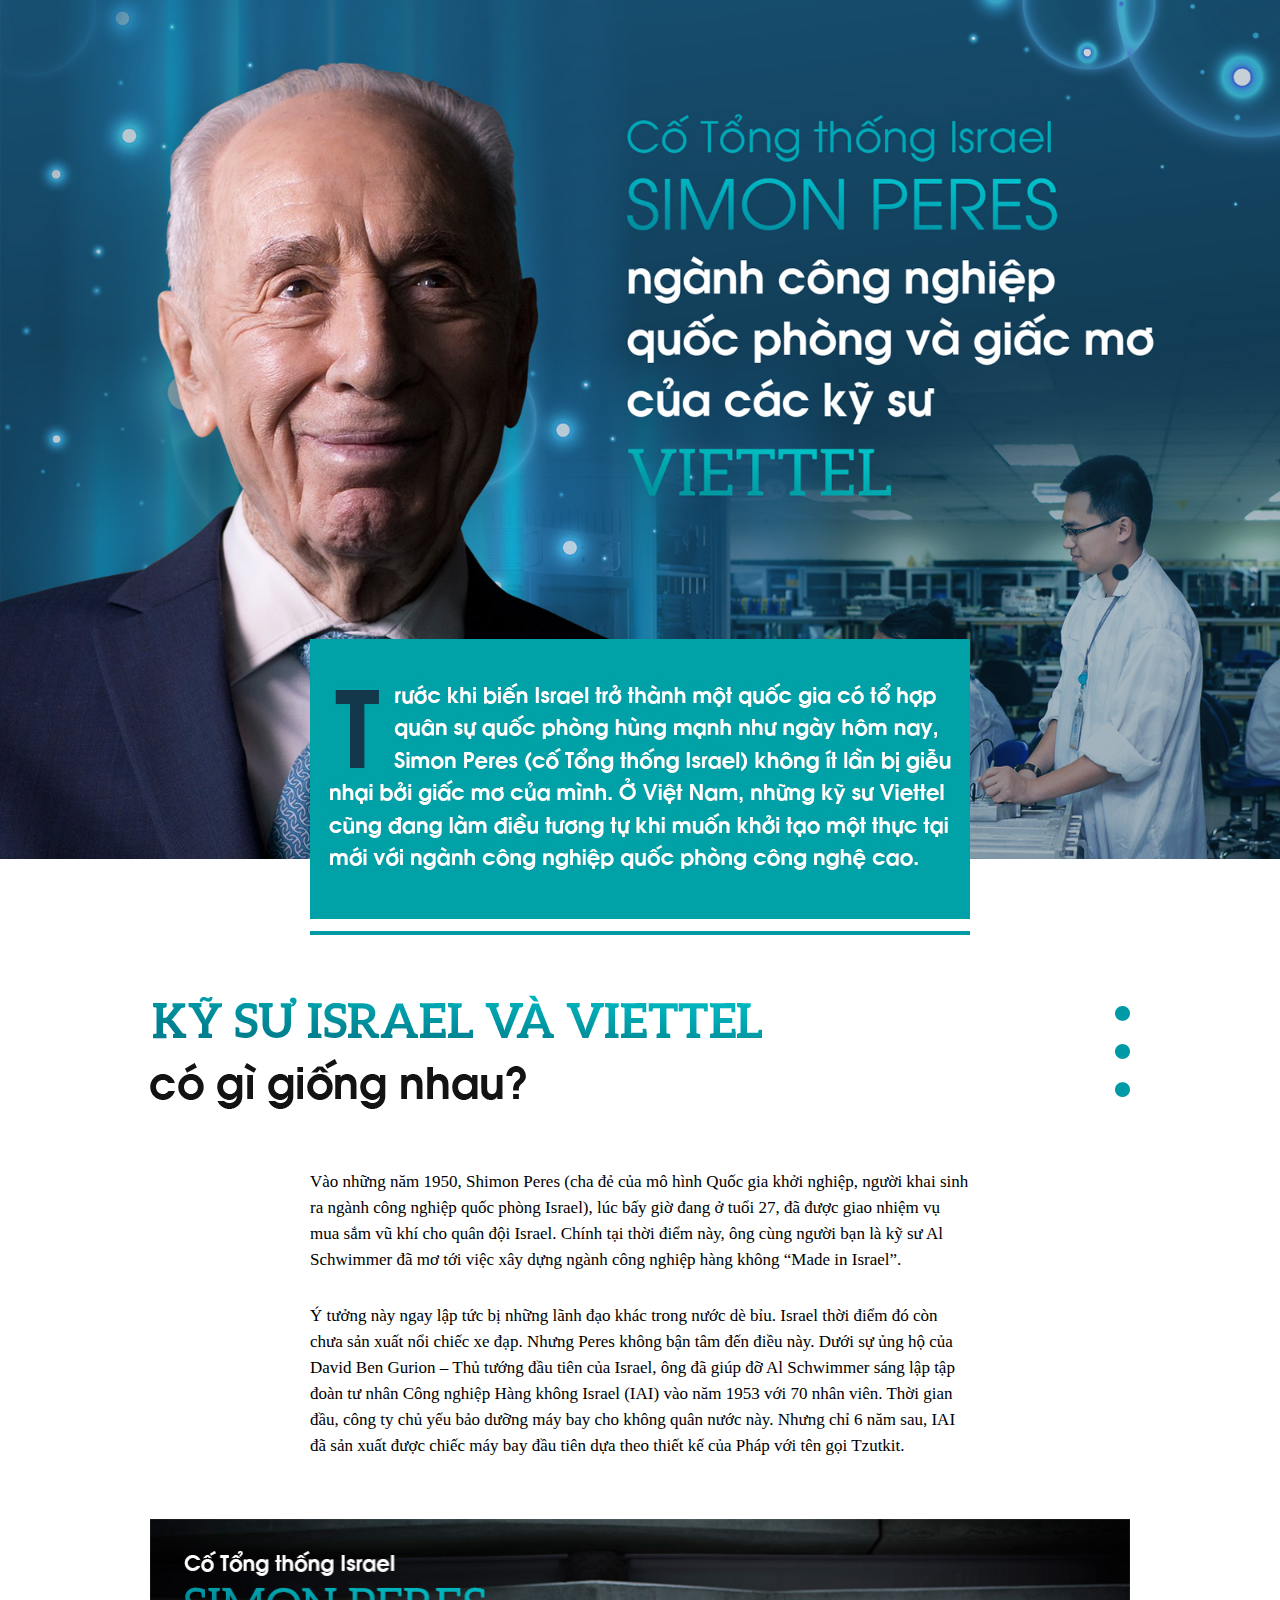
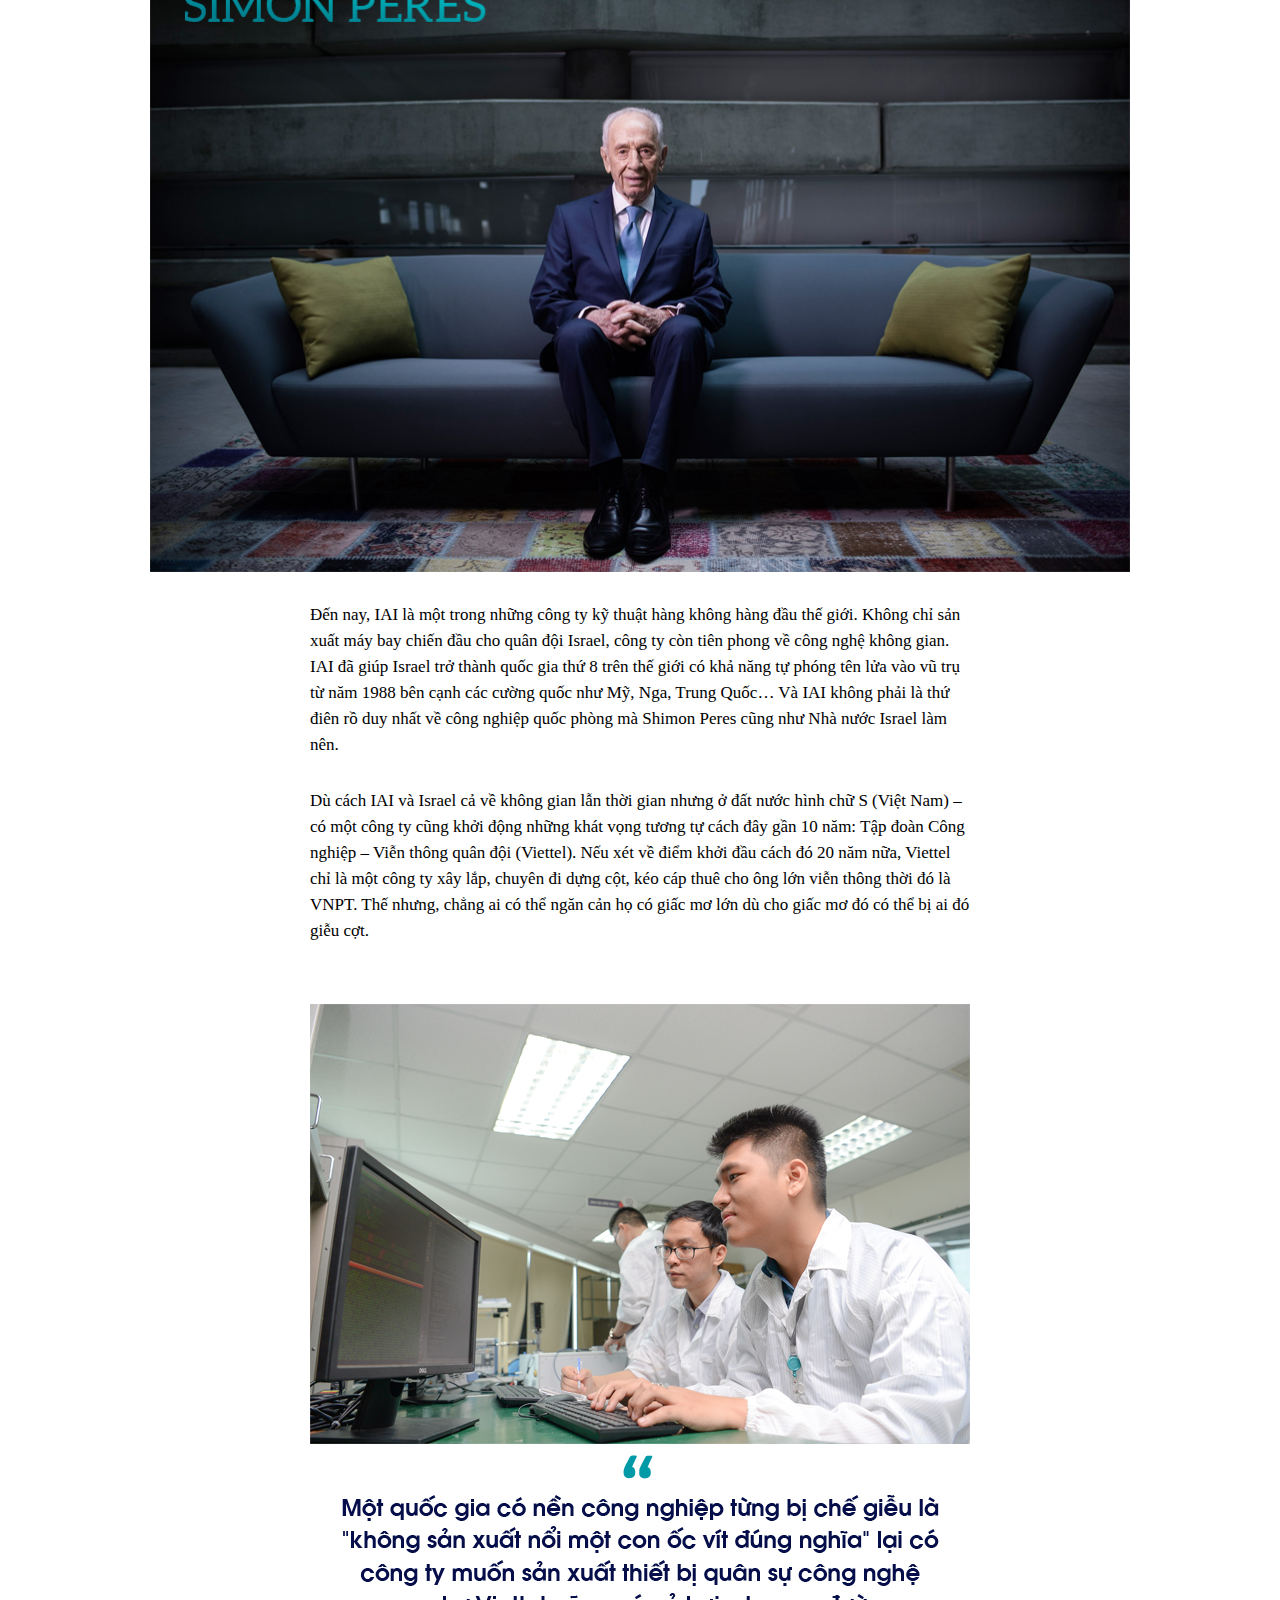
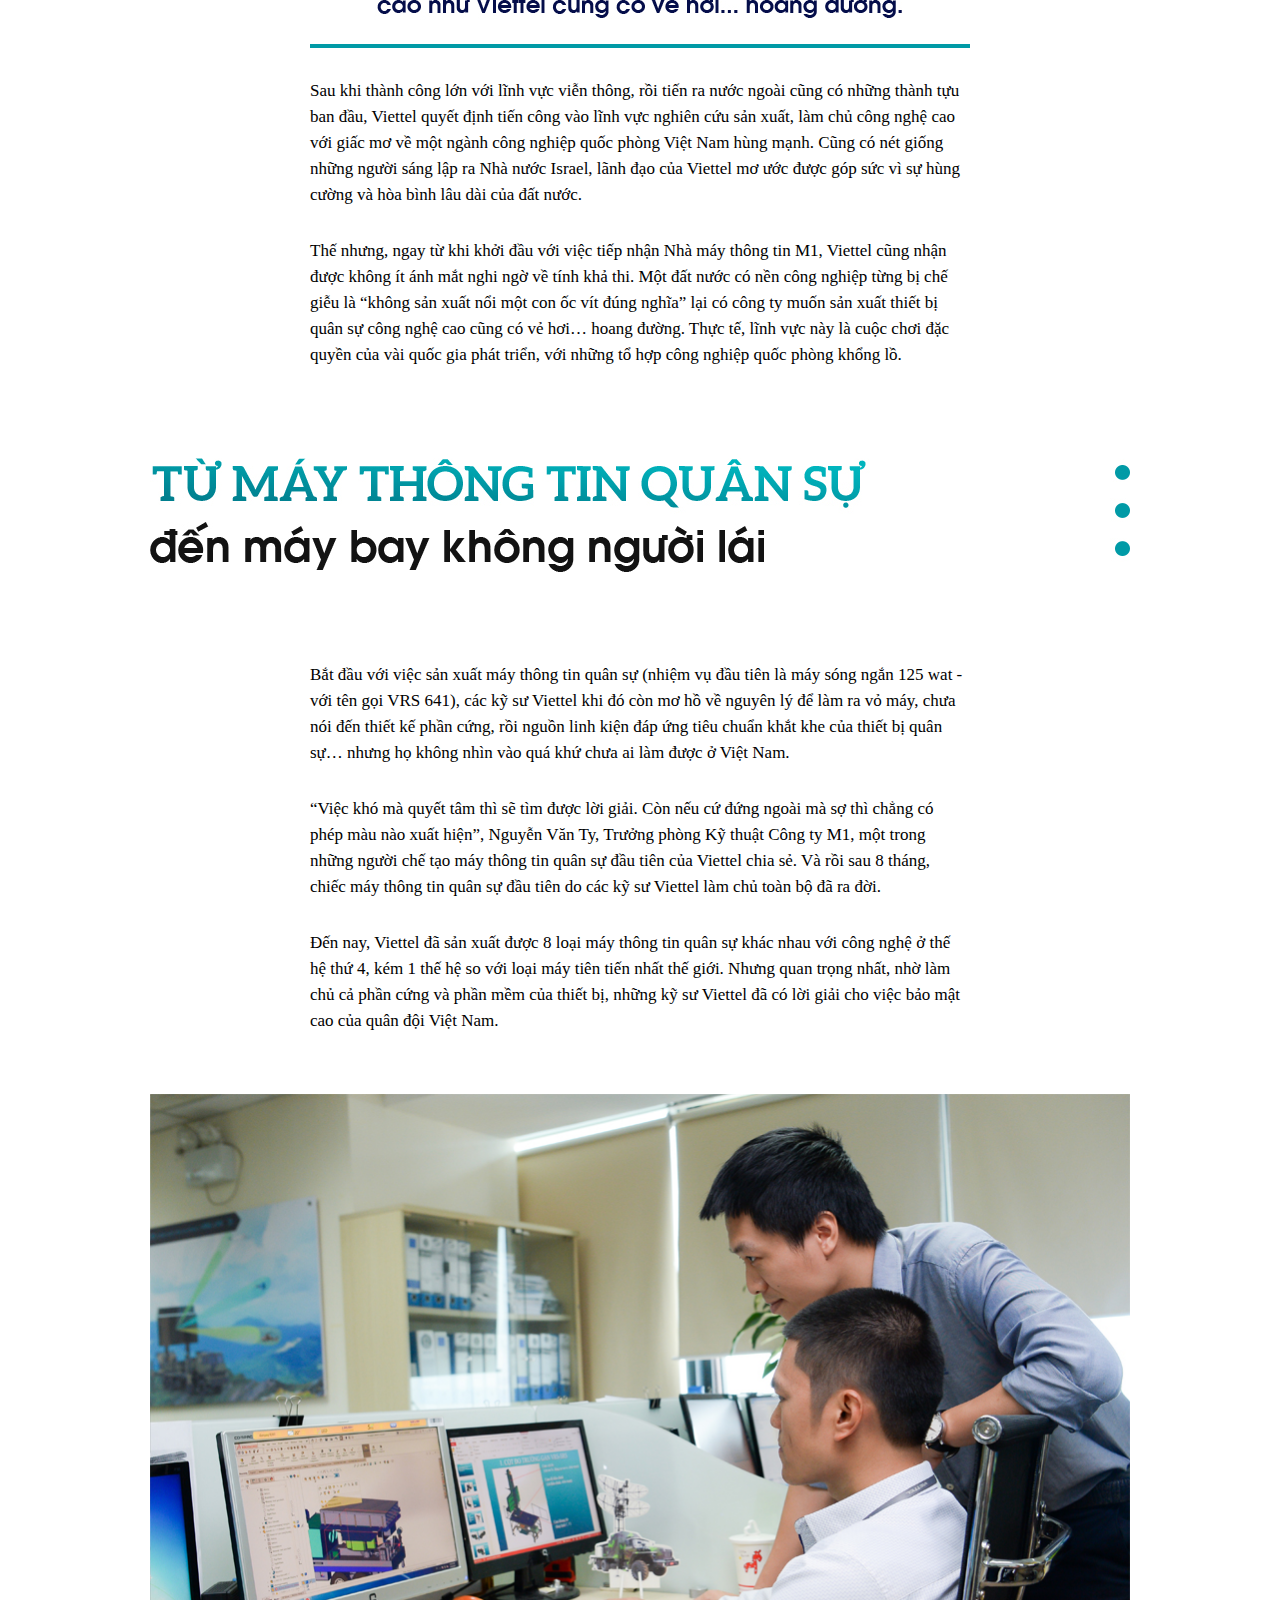
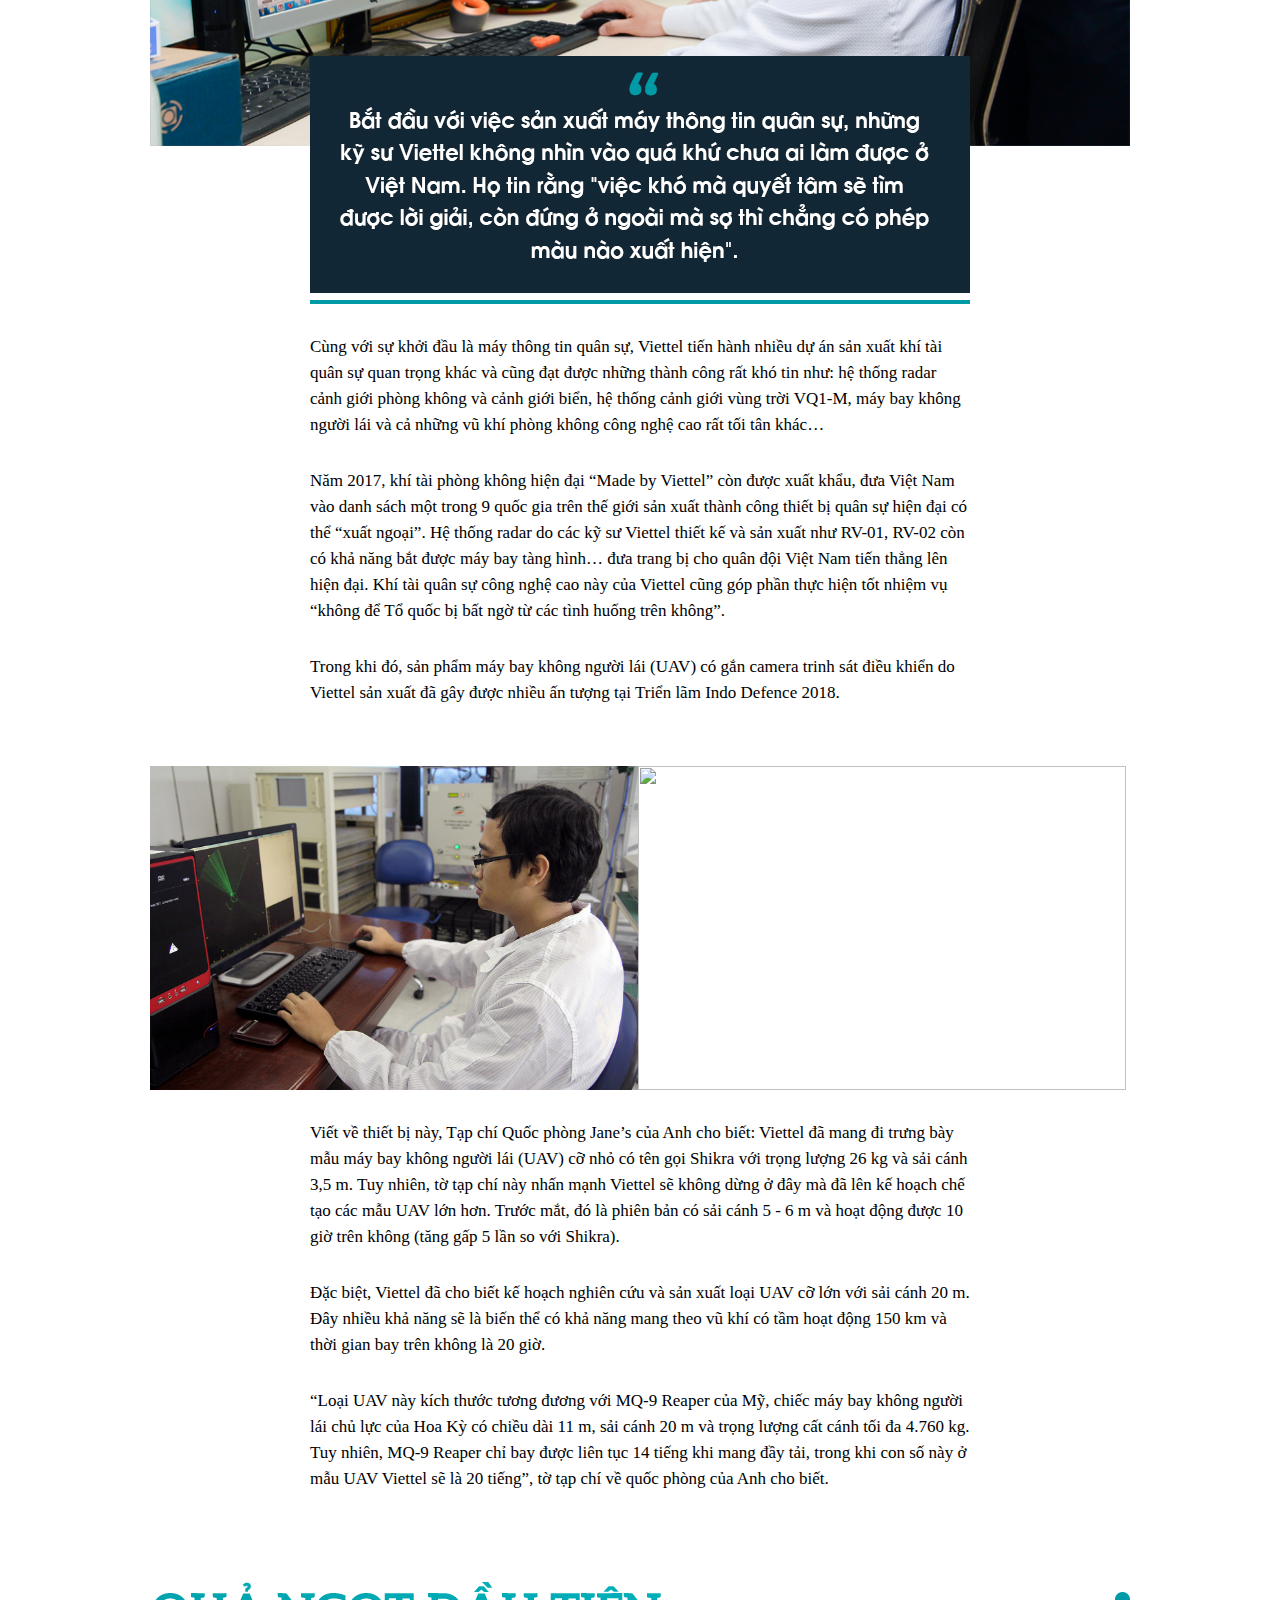
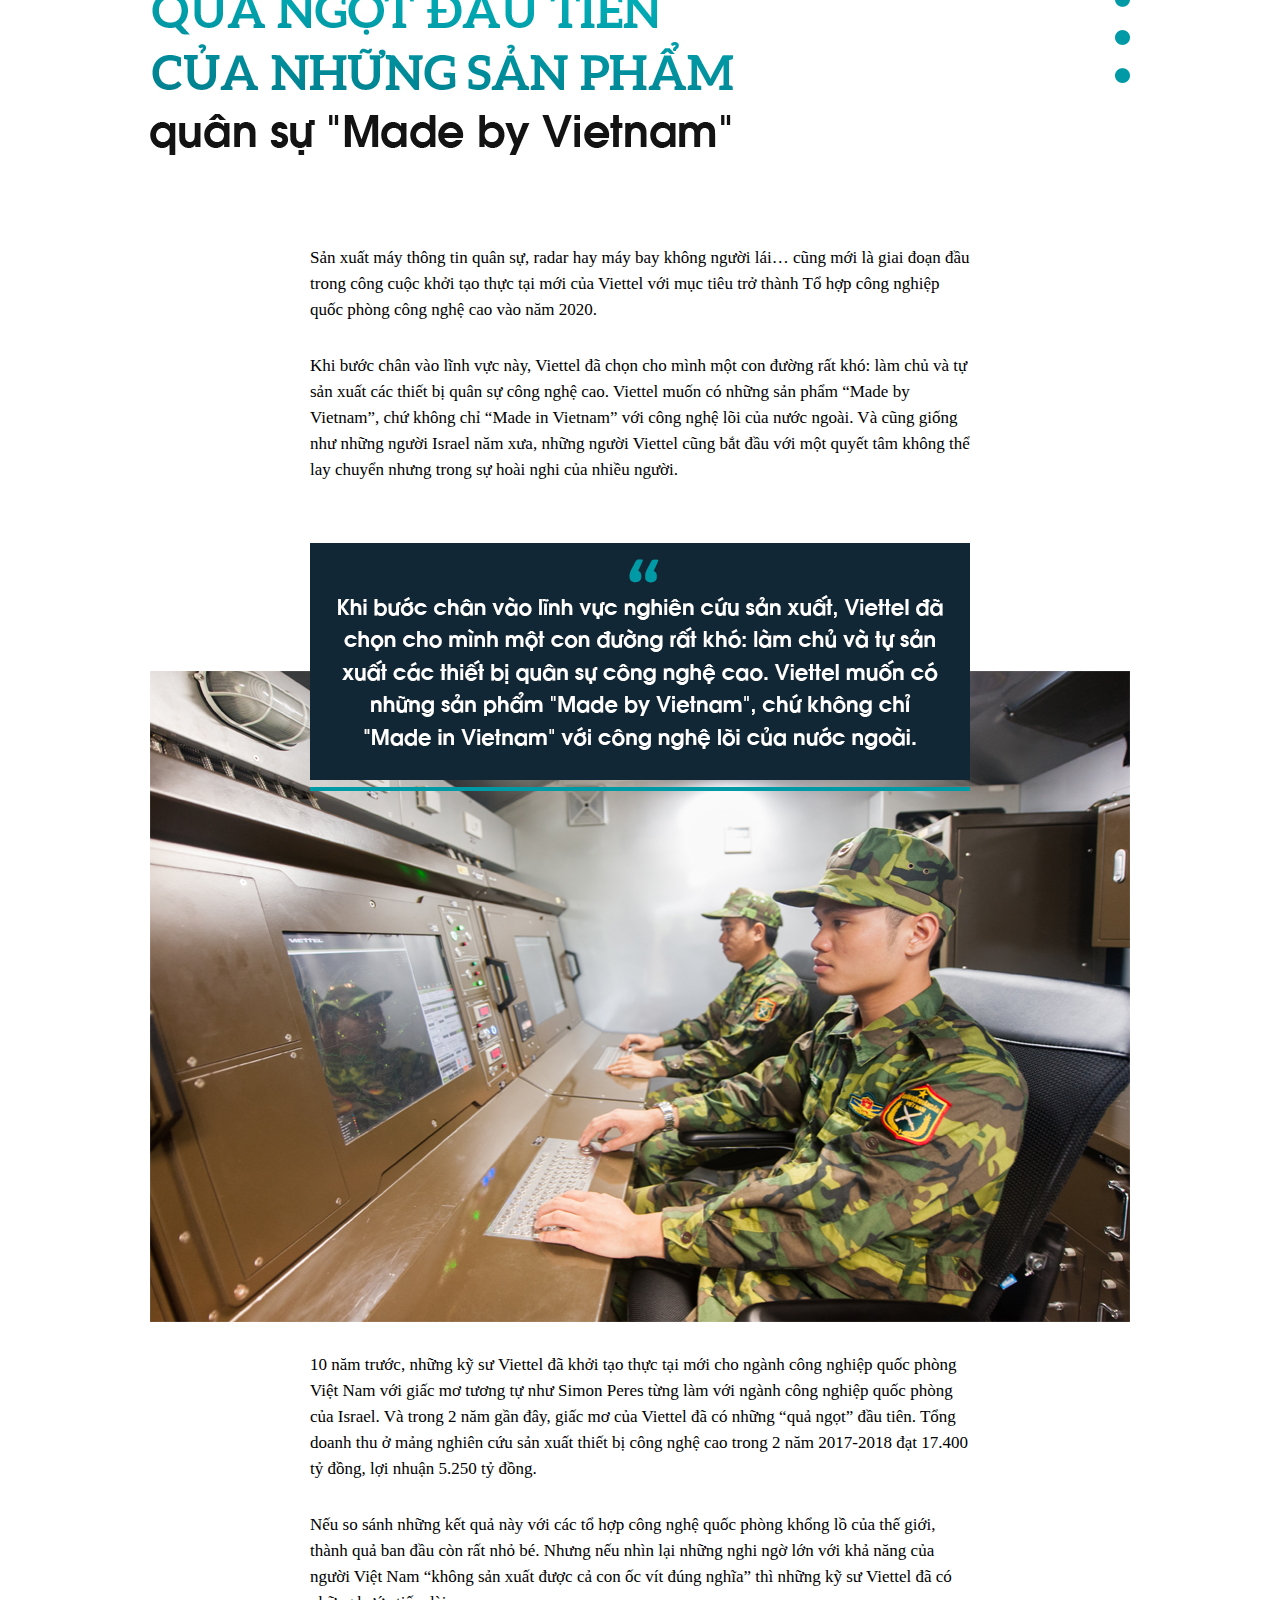
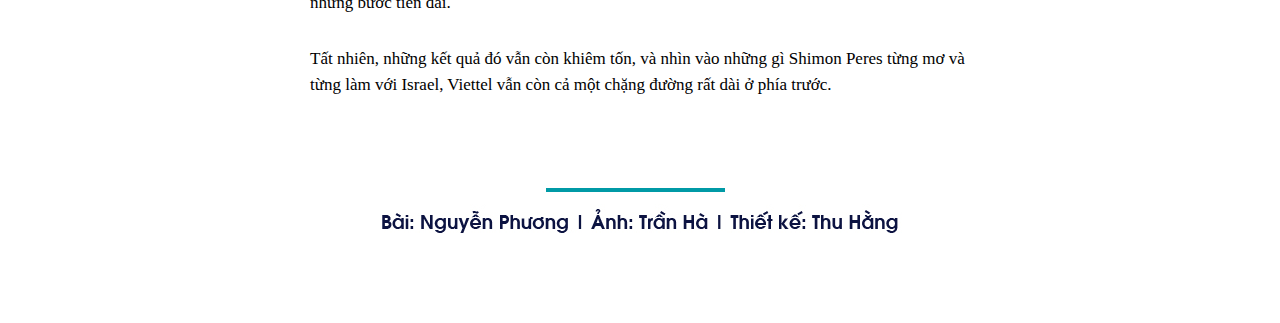
==== responsive/index.html @ f523ae8d "z" ====
<!DOCTYPE html>
<html lang="en">
<head>
    <meta charset="UTF-8">
    <meta name="viewport" content="width=device-width, initial-scale=1.0">
    <meta http-equiv="X-UA-Compatible" content="ie=edge">
    <title>Cố Tổng thống Israel Simon Peres, ngành công nghệ quốc phòng và giấc mơ của các kỹ sư Viettel</title>
    <link rel="stylesheet" href="css/reset.css">
    <link rel="stylesheet" href="https://dlthanh.github.io/Assets/css/fonts.css">
    <link rel="stylesheet" href="css/animate.css">
    <link rel="stylesheet" href="css/style.css">
    <script src="https://dlthanh.github.io/Assets/js/jquery-3.3.1.min.js"></script>
    <script src="https://dlthanh.github.io/Assets/js/wow.min.js"></script>
    <script>
        $(document).ready(function() {
            new WOW().init();v
        })
    </script>
</head>
<body>
    <!-- Web View -->
    <div class="emag-wrapper web">
        <div class="emag-cover">
            <img src="images/web/cover.jpg" alt="">
        </div>

        <div class="emag-sapo w660">
            <img src="images/web/sapo.jpg" alt="">
        </div>

        <div class="emag-main">
            <div class="emag-title w980 wow fadeInUp" data-wow-duration="1s" style="margin-top: 60px;">
                <img src="images/web/title-1.jpg" alt="">
            </div>

            <div class="emag-content">
                <div class="w660 wow fadeInUp" data-wow-duration="1s">
                    <p>Vào những năm 1950, Shimon Peres (cha đẻ của mô hình Quốc gia khởi nghiệp, người khai sinh ra ngành công nghiệp quốc phòng Israel), lúc bấy giờ đang ở tuổi 27, đã được giao nhiệm vụ mua sắm vũ khí cho quân đội Israel. Chính tại thời điểm này, ông cùng người bạn là kỹ sư Al Schwimmer đã mơ tới việc xây dựng ngành công nghiệp hàng không “Made in Israel”.</p>

                    <p>Ý tưởng này ngay lập tức bị những lãnh đạo khác trong nước dè bỉu. Israel thời điểm đó còn chưa sản xuất nổi chiếc xe đạp. Nhưng Peres không bận tâm đến điều này. Dưới sự ủng hộ của David Ben Gurion – Thủ tướng đầu tiên của Israel, ông đã giúp đỡ Al Schwimmer sáng lập tập đoàn tư nhân Công nghiệp Hàng không Israel (IAI) vào năm 1953 với 70 nhân viên. Thời gian đầu, công ty chủ yếu bảo dưỡng máy bay cho không quân nước này. Nhưng chỉ 6 năm sau, IAI đã sản xuất được chiếc máy bay đầu tiên dựa theo thiết kế của Pháp với tên gọi Tzutkit.</p>
                </div>

                <div class="w980 wow fadeInUp" data-wow-duration="1s">
                    <img src="images/web/img-1.jpg" alt="">
                </div>

                <div class="w660 wow fadeInUp" data-wow-duration="1s">
                    <p>Đến nay, IAI là một trong những công ty kỹ thuật hàng không hàng đầu thế giới. Không chỉ sản xuất máy bay chiến đầu cho quân đội Israel, công ty còn tiên phong về công nghệ không gian. IAI đã giúp Israel trở thành quốc gia thứ 8 trên thế giới có khả năng tự phóng tên lửa vào vũ trụ từ năm 1988 bên cạnh các cường quốc như Mỹ, Nga, Trung Quốc… Và IAI không phải là thứ điên rồ duy nhất về công nghiệp quốc phòng mà Shimon Peres cũng như Nhà nước Israel làm nên.</p>
                    
                    <p>Dù cách IAI và Israel cả về không gian lẫn thời gian nhưng ở đất nước hình chữ S (Việt Nam) – có một công ty cũng khởi động những khát vọng tương tự cách đây gần 10 năm: Tập đoàn Công nghiệp – Viễn thông quân đội (Viettel). Nếu xét về điểm khởi đầu cách đó 20 năm nữa, Viettel chỉ là một công ty xây lắp, chuyên đi dựng cột, kéo cáp thuê cho ông lớn viễn thông thời đó là VNPT. Thế nhưng, chẳng ai có thể ngăn cản họ có giấc mơ lớn dù cho giấc mơ đó có thể bị ai đó giễu cợt.</p>
                </div>

                <div class="w660 wow fadeInUp" data-wow-duration="1s">
                    <img src="images/web/img-2.jpg" alt="">
                </div>

                <div class="w660 wow fadeInUp" data-wow-duration="1s">
                    <p>Sau khi thành công lớn với lĩnh vực viễn thông, rồi tiến ra nước ngoài cũng có những thành tựu ban đầu, Viettel quyết định tiến công vào lĩnh vực nghiên cứu sản xuất, làm chủ công nghệ cao với giấc mơ về một ngành công nghiệp quốc phòng Việt Nam hùng mạnh. Cũng có nét giống những người sáng lập ra Nhà nước Israel, lãnh đạo của Viettel mơ ước được góp sức vì sự hùng cường và hòa bình lâu dài của đất nước.</p>

                    <p>Thế nhưng, ngay từ khi khởi đầu với việc tiếp nhận Nhà máy thông tin M1, Viettel cũng nhận được không ít ánh mắt nghi ngờ về tính khả thi. Một đất nước có nền công nghiệp từng bị chế giễu là “không sản xuất nổi một con ốc vít đúng nghĩa” lại có công ty muốn sản xuất thiết bị quân sự công nghệ cao cũng có vẻ hơi… hoang đường. Thực tế, lĩnh vực này là cuộc chơi đặc quyền của vài quốc gia phát triển, với những tổ hợp công nghiệp quốc phòng khổng lồ.</p>
                </div>

                <div class="emag-title w980 wow fadeInUp" data-wow-duration="1s" style="margin-top: 60px;">
                    <img src="images/web/title-2.jpg" alt="">
                </div>

                <div class="w660 wow fadeInUp" data-wow-duration="1s">
                    <p>Bắt đầu với việc sản xuất máy thông tin quân sự (nhiệm vụ đầu tiên là máy sóng ngắn 125 wat  - với tên gọi VRS 641), các kỹ sư Viettel khi đó còn mơ hồ về nguyên lý để làm ra vỏ máy, chưa nói đến thiết kế phần cứng, rồi nguồn linh kiện đáp ứng tiêu chuẩn khắt khe của thiết bị quân sự… nhưng họ không nhìn vào quá khứ chưa ai làm được ở Việt Nam.</p>

                    <p>“Việc khó mà quyết tâm thì sẽ tìm được lời giải. Còn nếu cứ đứng ngoài mà sợ thì chẳng có phép màu nào xuất hiện”, Nguyễn Văn Ty, Trưởng phòng Kỹ thuật Công ty M1, một trong những người chế tạo máy thông tin quân sự đầu tiên của Viettel chia sẻ. Và rồi sau 8 tháng, chiếc máy thông tin quân sự đầu tiên do các kỹ sư Viettel làm chủ toàn bộ đã ra đời.</p>

                    <p>Đến nay, Viettel đã sản xuất được 8 loại máy thông tin quân sự khác nhau với công nghệ ở thế hệ thứ 4, kém 1 thế hệ so với loại máy tiên tiến nhất thế giới. Nhưng quan trọng nhất, nhờ làm chủ cả phần cứng và phần mềm của thiết bị, những kỹ sư Viettel đã có lời giải cho việc bảo mật cao của quân đội Việt Nam.</p>
                </div>

                <div class="w980 wow fadeInUp" data-wow-duration="1s">
                    <img src="images/web/img-3.jpg" alt="">
                </div>

                <div class="w660 wow fadeInUp emag-quote" data-wow-duration="1s">
                    <img src="images/web/quote-1.jpg" alt="">
                </div>

                <div class="w660 wow fadeInUp" data-wow-duration="1s">
                    <p>Cùng với sự khởi đầu là máy thông tin quân sự, Viettel tiến hành nhiều dự án sản xuất khí tài quân sự quan trọng khác và cũng đạt được những thành công rất khó tin như: hệ thống radar cảnh giới phòng không và cảnh giới biển, hệ thống cảnh giới vùng trời VQ1-M, máy bay không người lái và cả những vũ khí phòng không công nghệ cao rất tối tân khác…</p>

                    <p>Năm 2017, khí tài phòng không hiện đại “Made by Viettel” còn được xuất khẩu, đưa Việt Nam vào danh sách một trong 9 quốc gia trên thế giới sản xuất thành công thiết bị quân sự hiện đại có thể “xuất ngoại”. Hệ thống radar do các kỹ sư Viettel thiết kế và sản xuất như RV-01, RV-02 còn có khả năng bắt được máy bay tàng hình… đưa trang bị cho quân đội Việt Nam tiến thẳng lên hiện đại. Khí tài quân sự công nghệ cao này của Viettel cũng góp phần thực hiện tốt nhiệm vụ “không để Tổ quốc bị bất ngờ từ các tình huống trên không”.</p>

                    <p>Trong khi đó, sản phẩm máy bay không người lái (UAV) có gắn camera trinh sát điều khiển do Viettel sản xuất đã gây được nhiều ấn tượng tại Triển lãm Indo Defence 2018.</p>
                </div>

                <div class="w980 wow fadeInUp emag-column" data-wow-duration="1s">
                    <img src="images/web/img-4.jpg" alt="">
                    <img src="images/web/img-5.jpg" alt="">
                </div>

                <div class="w660 wow fadeInUp" data-wow-duration="1s">
                    <p>Viết về thiết bị này, Tạp chí Quốc phòng Jane’s của Anh cho biết: Viettel đã mang đi trưng bày mẫu máy bay không người lái (UAV) cỡ nhỏ có tên gọi Shikra với trọng lượng 26 kg và sải cánh 3,5 m. Tuy nhiên, tờ tạp chí này nhấn mạnh Viettel sẽ không dừng ở đây mà đã lên kế hoạch chế tạo các mẫu UAV lớn hơn. Trước mắt, đó là phiên bản có sải cánh 5 - 6 m và hoạt động được 10 giờ trên không (tăng gấp 5 lần so với Shikra).</p>

                    <p>Đặc biệt, Viettel đã cho biết kế hoạch nghiên cứu và sản xuất loại UAV cỡ lớn với sải cánh 20 m. Đây nhiều khả năng sẽ là biến thể có khả năng mang theo vũ khí có tầm hoạt động 150 km và thời gian bay trên không là 20 giờ.</p>

                    <p>“Loại UAV này kích thước tương đương với MQ-9 Reaper của Mỹ, chiếc máy bay không người lái chủ lực của Hoa Kỳ có chiều dài 11 m, sải cánh 20 m và trọng lượng cất cánh tối đa 4.760 kg. Tuy nhiên, MQ-9 Reaper chỉ bay được liên tục 14 tiếng khi mang đầy tải, trong khi con số này ở mẫu UAV Viettel sẽ là 20 tiếng”, tờ tạp chí về quốc phòng của Anh cho biết.</p>
                </div>

                <div class="emag-title w980 wow fadeInUp" data-wow-duration="1s" style="margin-top: 60px;">
                    <img src="images/web/title-3.jpg" alt="">
                </div>

                <div class="w660 wow fadeInUp" data-wow-duration="1s">
                    <p>Sản xuất máy thông tin quân sự, radar hay máy bay không người lái… cũng mới là giai đoạn đầu trong công cuộc khởi tạo thực tại mới của Viettel với mục tiêu trở thành Tổ hợp công nghiệp quốc phòng công nghệ cao vào năm 2020.</p>

                    <p>Khi bước chân vào lĩnh vực này, Viettel đã chọn cho mình một con đường rất khó: làm chủ và tự sản xuất các thiết bị quân sự công nghệ cao. Viettel muốn có những sản phẩm “Made by Vietnam”, chứ không chỉ “Made in Vietnam” với công nghệ lõi của nước ngoài. Và cũng giống như những người Israel năm xưa, những người Viettel cũng bắt đầu với một quyết tâm không thể lay chuyển nhưng trong sự hoài nghi của nhiều người.</p>
                </div>

                <div class="w660 wow fadeInUp" data-wow-duration="1s">
                    <img src="images/web/quote-2.png" alt="">
                </div>

                <div class="w980 wow fadeInUp emag-quote" data-wow-duration="1s" style="z-index: -1; position: relative; margin-top: -180px;">
                    <img src="images/web/img-6.jpg" alt="">
                </div>

                <div class="w660 wow fadeInUp" data-wow-duration="1s">
                    <p>10 năm trước, những kỹ sư Viettel đã khởi tạo thực tại mới cho ngành công nghiệp quốc phòng Việt Nam với giấc mơ tương tự như Simon Peres từng làm với ngành công nghiệp quốc phòng của Israel. Và trong 2 năm gần đây, giấc mơ của Viettel đã có những “quả ngọt” đầu tiên. Tổng doanh thu ở mảng nghiên cứu sản xuất thiết bị công nghệ cao trong 2 năm 2017-2018 đạt 17.400 tỷ đồng, lợi nhuận 5.250 tỷ đồng.</p>

                    <p>Nếu so sánh những kết quả này với các tổ hợp công nghệ quốc phòng khổng lồ của thế giới, thành quả ban đầu còn rất nhỏ bé. Nhưng nếu nhìn lại những nghi ngờ lớn với khả năng của người Việt Nam “không sản xuất được cả con ốc vít đúng nghĩa” thì những kỹ sư Viettel đã có những bước tiến dài.</p>

                    <p>Tất nhiên, những kết quả đó vẫn còn khiêm tốn, và nhìn vào những gì Shimon Peres từng mơ và từng làm với Israel, Viettel vẫn còn cả một chặng đường rất dài ở phía trước.</p>
                </div>

                <div class="emag-credit w660 wow fadeInUp" data-wow-duration="1s">
                    <img src="images/web/credit.jpg" alt="">
                </div>
            </div>
        </div>
    </div>
    <!-- End Web View -->

    <!-- Mobile View -->
    <div class="emag-wrapper mobile">
        <div class="emag-cover">
            <img src="images/mobile/cover.jpg" alt="">
        </div>

        <div class="emag-sapo">
            <img src="images/mobile/sapo.png" alt="">
        </div>

        <div class="emag-main">
            <div class="emag-title">
                <img src="images/mobile/title-1.jpg" alt="">
            </div>

            <div class="emag-content">
                <p>Vào những năm 1950, Shimon Peres (cha đẻ của mô hình Quốc gia khởi nghiệp, người khai sinh ra ngành công nghiệp quốc phòng Israel), lúc bấy giờ đang ở tuổi 27, đã được giao nhiệm vụ mua sắm vũ khí cho quân đội Israel. Chính tại thời điểm này, ông cùng người bạn là kỹ sư Al Schwimmer đã mơ tới việc xây dựng ngành công nghiệp hàng không “Made in Israel”.</p>

                <p>Ý tưởng này ngay lập tức bị những lãnh đạo khác trong nước dè bỉu. Israel thời điểm đó còn chưa sản xuất nổi chiếc xe đạp. Nhưng Peres không bận tâm đến điều này. Dưới sự ủng hộ của David Ben Gurion – Thủ tướng đầu tiên của Israel, ông đã giúp đỡ Al Schwimmer sáng lập tập đoàn tư nhân Công nghiệp Hàng không Israel (IAI) vào năm 1953 với 70 nhân viên. Thời gian đầu, công ty chủ yếu bảo dưỡng máy bay cho không quân nước này. Nhưng chỉ 6 năm sau, IAI đã sản xuất được chiếc máy bay đầu tiên dựa theo thiết kế của Pháp với tên gọi Tzutkit.</p>
            </div>

            <img src="images/mobile/img-1.jpg" alt="">

            <div class="emag-content">
                <p>Đến nay, IAI là một trong những công ty kỹ thuật hàng không hàng đầu thế giới. Không chỉ sản xuất máy bay chiến đầu cho quân đội Israel, công ty còn tiên phong về công nghệ không gian. IAI đã giúp Israel trở thành quốc gia thứ 8 trên thế giới có khả năng tự phóng tên lửa vào vũ trụ từ năm 1988 bên cạnh các cường quốc như Mỹ, Nga, Trung Quốc… Và IAI không phải là thứ điên rồ duy nhất về công nghiệp quốc phòng mà Shimon Peres cũng như Nhà nước Israel làm nên.</p>
                    
                <p>Dù cách IAI và Israel cả về không gian lẫn thời gian nhưng ở đất nước hình chữ S (Việt Nam) – có một công ty cũng khởi động những khát vọng tương tự cách đây gần 10 năm: Tập đoàn Công nghiệp – Viễn thông quân đội (Viettel). Nếu xét về điểm khởi đầu cách đó 20 năm nữa, Viettel chỉ là một công ty xây lắp, chuyên đi dựng cột, kéo cáp thuê cho ông lớn viễn thông thời đó là VNPT. Thế nhưng, chẳng ai có thể ngăn cản họ có giấc mơ lớn dù cho giấc mơ đó có thể bị ai đó giễu cợt.</p>
            </div>

            <img src="images/mobile/img-2.jpg" alt="">

            <div class="emag-content">
                <p>Sau khi thành công lớn với lĩnh vực viễn thông, rồi tiến ra nước ngoài cũng có những thành tựu ban đầu, Viettel quyết định tiến công vào lĩnh vực nghiên cứu sản xuất, làm chủ công nghệ cao với giấc mơ về một ngành công nghiệp quốc phòng Việt Nam hùng mạnh. Cũng có nét giống những người sáng lập ra Nhà nước Israel, lãnh đạo của Viettel mơ ước được góp sức vì sự hùng cường và hòa bình lâu dài của đất nước.</p>

                <p>Thế nhưng, ngay từ khi khởi đầu với việc tiếp nhận Nhà máy thông tin M1, Viettel cũng nhận được không ít ánh mắt nghi ngờ về tính khả thi. Một đất nước có nền công nghiệp từng bị chế giễu là “không sản xuất nổi một con ốc vít đúng nghĩa” lại có công ty muốn sản xuất thiết bị quân sự công nghệ cao cũng có vẻ hơi… hoang đường. Thực tế, lĩnh vực này là cuộc chơi đặc quyền của vài quốc gia phát triển, với những tổ hợp công nghiệp quốc phòng khổng lồ.</p>
            </div>

            <div class="emag-title">
                <img src="images/mobile/title-2.jpg" alt="">
            </div>

            <div class="emag-content">
                <p>Bắt đầu với việc sản xuất máy thông tin quân sự (nhiệm vụ đầu tiên là máy sóng ngắn 125 wat  - với tên gọi VRS 641), các kỹ sư Viettel khi đó còn mơ hồ về nguyên lý để làm ra vỏ máy, chưa nói đến thiết kế phần cứng, rồi nguồn linh kiện đáp ứng tiêu chuẩn khắt khe của thiết bị quân sự… nhưng họ không nhìn vào quá khứ chưa ai làm được ở Việt Nam.</p>

                <p>“Việc khó mà quyết tâm thì sẽ tìm được lời giải. Còn nếu cứ đứng ngoài mà sợ thì chẳng có phép màu nào xuất hiện”, Nguyễn Văn Ty, Trưởng phòng Kỹ thuật Công ty M1, một trong những người chế tạo máy thông tin quân sự đầu tiên của Viettel chia sẻ. Và rồi sau 8 tháng, chiếc máy thông tin quân sự đầu tiên do các kỹ sư Viettel làm chủ toàn bộ đã ra đời.</p>

                <p>Đến nay, Viettel đã sản xuất được 8 loại máy thông tin quân sự khác nhau với công nghệ ở thế hệ thứ 4, kém 1 thế hệ so với loại máy tiên tiến nhất thế giới. Nhưng quan trọng nhất, nhờ làm chủ cả phần cứng và phần mềm của thiết bị, những kỹ sư Viettel đã có lời giải cho việc bảo mật cao của quân đội Việt Nam.</p>
            </div>

            <img src="images/mobile/img-3.jpg" alt="">

            <div class="emag-content">
                <p>Cùng với sự khởi đầu là máy thông tin quân sự, Viettel tiến hành nhiều dự án sản xuất khí tài quân sự quan trọng khác và cũng đạt được những thành công rất khó tin như: hệ thống radar cảnh giới phòng không và cảnh giới biển, hệ thống cảnh giới vùng trời VQ1-M, máy bay không người lái và cả những vũ khí phòng không công nghệ cao rất tối tân khác…</p>

                <p>Năm 2017, khí tài phòng không hiện đại “Made by Viettel” còn được xuất khẩu, đưa Việt Nam vào danh sách một trong 9 quốc gia trên thế giới sản xuất thành công thiết bị quân sự hiện đại có thể “xuất ngoại”. Hệ thống radar do các kỹ sư Viettel thiết kế và sản xuất như RV-01, RV-02 còn có khả năng bắt được máy bay tàng hình… đưa trang bị cho quân đội Việt Nam tiến thẳng lên hiện đại. Khí tài quân sự công nghệ cao này của Viettel cũng góp phần thực hiện tốt nhiệm vụ “không để Tổ quốc bị bất ngờ từ các tình huống trên không”.</p>

                <p>Trong khi đó, sản phẩm máy bay không người lái (UAV) có gắn camera trinh sát điều khiển do Viettel sản xuất đã gây được nhiều ấn tượng tại Triển lãm Indo Defence 2018.</p>
            </div>

            <img src="images/mobile/img-4.jpg" alt="">

            <img src="images/mobile/img-5.jpg" alt="">

            <div class="emag-content">
                <p>Viết về thiết bị này, Tạp chí Quốc phòng Jane’s của Anh cho biết: Viettel đã mang đi trưng bày mẫu máy bay không người lái (UAV) cỡ nhỏ có tên gọi Shikra với trọng lượng 26 kg và sải cánh 3,5 m. Tuy nhiên, tờ tạp chí này nhấn mạnh Viettel sẽ không dừng ở đây mà đã lên kế hoạch chế tạo các mẫu UAV lớn hơn. Trước mắt, đó là phiên bản có sải cánh 5 - 6 m và hoạt động được 10 giờ trên không (tăng gấp 5 lần so với Shikra).</p>

                <p>Đặc biệt, Viettel đã cho biết kế hoạch nghiên cứu và sản xuất loại UAV cỡ lớn với sải cánh 20 m. Đây nhiều khả năng sẽ là biến thể có khả năng mang theo vũ khí có tầm hoạt động 150 km và thời gian bay trên không là 20 giờ.</p>

                <p>“Loại UAV này kích thước tương đương với MQ-9 Reaper của Mỹ, chiếc máy bay không người lái chủ lực của Hoa Kỳ có chiều dài 11 m, sải cánh 20 m và trọng lượng cất cánh tối đa 4.760 kg. Tuy nhiên, MQ-9 Reaper chỉ bay được liên tục 14 tiếng khi mang đầy tải, trong khi con số này ở mẫu UAV Viettel sẽ là 20 tiếng”, tờ tạp chí về quốc phòng của Anh cho biết.</p>
            </div>

            <div class="emag-title">
                <img src="images/mobile/title-3.jpg" alt="">
            </div>

            <div class="emag-content">
                <p>Sản xuất máy thông tin quân sự, radar hay máy bay không người lái… cũng mới là giai đoạn đầu trong công cuộc khởi tạo thực tại mới của Viettel với mục tiêu trở thành Tổ hợp công nghiệp quốc phòng công nghệ cao vào năm 2020.</p>

                <p>Khi bước chân vào lĩnh vực này, Viettel đã chọn cho mình một con đường rất khó: làm chủ và tự sản xuất các thiết bị quân sự công nghệ cao. Viettel muốn có những sản phẩm “Made by Vietnam”, chứ không chỉ “Made in Vietnam” với công nghệ lõi của nước ngoài. Và cũng giống như những người Israel năm xưa, những người Viettel cũng bắt đầu với một quyết tâm không thể lay chuyển nhưng trong sự hoài nghi của nhiều người.</p>
            </div>

            <img src="images/mobile/img-6.jpg" alt="">

            <div class="emag-content">
                <p>10 năm trước, những kỹ sư Viettel đã khởi tạo thực tại mới cho ngành công nghiệp quốc phòng Việt Nam với giấc mơ tương tự như Simon Peres từng làm với ngành công nghiệp quốc phòng của Israel. Và trong 2 năm gần đây, giấc mơ của Viettel đã có những “quả ngọt” đầu tiên. Tổng doanh thu ở mảng nghiên cứu sản xuất thiết bị công nghệ cao trong 2 năm 2017-2018 đạt 17.400 tỷ đồng, lợi nhuận 5.250 tỷ đồng.</p>

                <p>Nếu so sánh những kết quả này với các tổ hợp công nghệ quốc phòng khổng lồ của thế giới, thành quả ban đầu còn rất nhỏ bé. Nhưng nếu nhìn lại những nghi ngờ lớn với khả năng của người Việt Nam “không sản xuất được cả con ốc vít đúng nghĩa” thì những kỹ sư Viettel đã có những bước tiến dài.</p>

                <p>Tất nhiên, những kết quả đó vẫn còn khiêm tốn, và nhìn vào những gì Shimon Peres từng mơ và từng làm với Israel, Viettel vẫn còn cả một chặng đường rất dài ở phía trước.</p>
            </div>

            <div class="emag-credit">
                <img src="images/mobile/credit.jpg" alt="">
            </div>
        </div>
    </div>
    <!-- End Mobile View -->
</body>
</html>
---- responsive/css/style.css ----
.mobile {
    display: none;
}

*, *::before, *::after {
    margin: 0;
    padding: 0;
    box-sizing: border-box;
    -webkit-box-sizing: border-box;
    -moz-box-sizing: border-box;
}
img {
    vertical-align: middle;
}
.w980 {
    width: 980px;
    margin: 0 auto;
}
.w660 {
    width: 660px;
    margin: 0 auto;
}
.w450 {
    width: 450px!important;
    margin: 0 auto;
}
.emag-wrapper {
    /* background-color: #ebdec7; */
}
/* .emag-cover {
    padding-top: 44px;
    background-color: #000;
} */
.emag-cover img {
    width: 100%;
}
.emag-sapo {
    margin: -220px auto 60px;
}
.emag-sapo img {
    width: 100%;
}
.emag-quote {
    margin-top: -150px;
}
.emag-quote-head {
    font-family: 'Gotham', sans-serif;
    font-size: 30px;
    color: #343434;
    text-transform: uppercase;
    margin-bottom: 30px
}
.emag-quote-head span {
    display: inline-block;
}
.emag-quote-head span::after {
    content: '';
    display: block;
    width: 100%;
    height: 2px;
    background-color: #665f5d;
}
.emag-quote-text {
    font-family: 'NotoSerif', serif;
    font-style: italic;
    font-size: 17px;
    line-height: 26px;
    margin-bottom: 30px
}
.emag-title {
    margin-bottom: 60px;
}
.emag-content p {
    font-family: 'NotoSerif', serif;
    font-size: 17px;
    line-height: 26px;
    margin-bottom: 30px;
}
.emag-content p.bold {
    font-weight: 700;
}
.emag-content img {
    width: 100%;
    margin-top: 30px;
    margin-bottom: 30px;
}
.emag-content-left::after,
.emag-content-right::after {
    content: '';
    display: block;
    clear: both;
}
.emag-content-left img {
    float: right;
    margin-left: 20px;
    margin-right: -160px;
    margin-top: 6px;
}
.emag-content-right img {
    float: left;
    margin-right: 20px;
    margin-left: -160px;
    margin-top: 6px;
}
.emag-fullwidth {
    background: url('../images/bg.jpg') repeat-y center;
    background-size: 100% auto;
    margin-top: 60px;
    padding-top: 70px;
    padding-bottom: 55px;
}
.emag-fullwidth p {
    color: #e5d4b5;
}
.emag-two-column {
    display: flex;
    justify-content: space-between
}
.emag-column-left {
    width: 465px;
}
.emag-column-right {
    width: 475px;
}
.emag-credit {
    margin: 60px auto;
}
.emag-credit p {
    margin-bottom: 0;
    font-family: 'Gotham', sans-serif;
}
.emag-column::after {
    content: '';
    display: block;
    clear: both;
}
.emag-column img {
    width: 488px;
    height: 324px;
    float: left;
}
.emag-column img:last-child {
    margin-right: 4px;
}

@media (max-width: 992px) {
    .mobile {
        display: block;
    }
    .web {
        display: none;
    }

    *, *::before, *::after {
        margin: 0;
        padding: 0;
        box-sizing: border-box;
        -webkit-box-sizing: border-box;
        -moz-box-sizing: border-box;
    }
    img {
        vertical-align: middle;
    }
    .emag-wrapper {
        /* background-color: #ebdec7; */
    }
    /* .emag-cover {
        padding-top: 46px;
        background-color: #000;
    } */
    .emag-cover img {
        width: 100%;
    }
    .emag-sapo {
        margin: -15px auto 50px;
    }
    .emag-sapo img {
        width: 100%;
    }
    .emag-quote {
        background-color: #ffe2d9;
        padding: 40px 15px 1px;
    }
    .emag-quote-head {
        font-family: 'Gotham', sans-serif;
        font-size: 30px;
        color: #343434;
        text-transform: uppercase;
        margin-bottom: 30px
    }
    .emag-quote-head span {
        display: inline-block;
    }
    .emag-quote-head span::after {
        content: '';
        display: block;
        width: 100%;
        height: 2px;
        background-color: #665f5d;
    }
    .emag-quote-text {
        font-family: 'NotoSerif', serif;
        font-style: italic;
        font-size: 17px;
        line-height: 26px;
        margin-bottom: 30px
    }
    .emag-title {
        margin: 30px auto 0;
    }
    .emag-title img {
        width: 100%;
    }
    .emag-content {
        padding: 0 15px;
    }
    .emag-content p {
        font-family: 'NotoSerif', serif;
        font-size: 17px;
        line-height: 26px;
        margin-bottom: 30px;
    }
    .emag-content p.bold {
        font-weight: 700;
    }
    .emag-main img {
        width: 100%;
        margin-bottom: 30px;
    }
    .emag-fullwidth {
        background: url('../images/bg.jpg') repeat-y center;
        background-size: cover;
        margin-top: 60px;
        padding-top: 30px;
        padding-bottom: 55px;
    }
    .emag-fullwidth p {
        color: #f1f1f1;
    }
    .emag-credit {
        margin-top: 90px;
    }
    .emag-credit p {
        font-size: 14px;
        margin-bottom: 0;
        font-family: 'Gotham', sans-serif;
    }
}
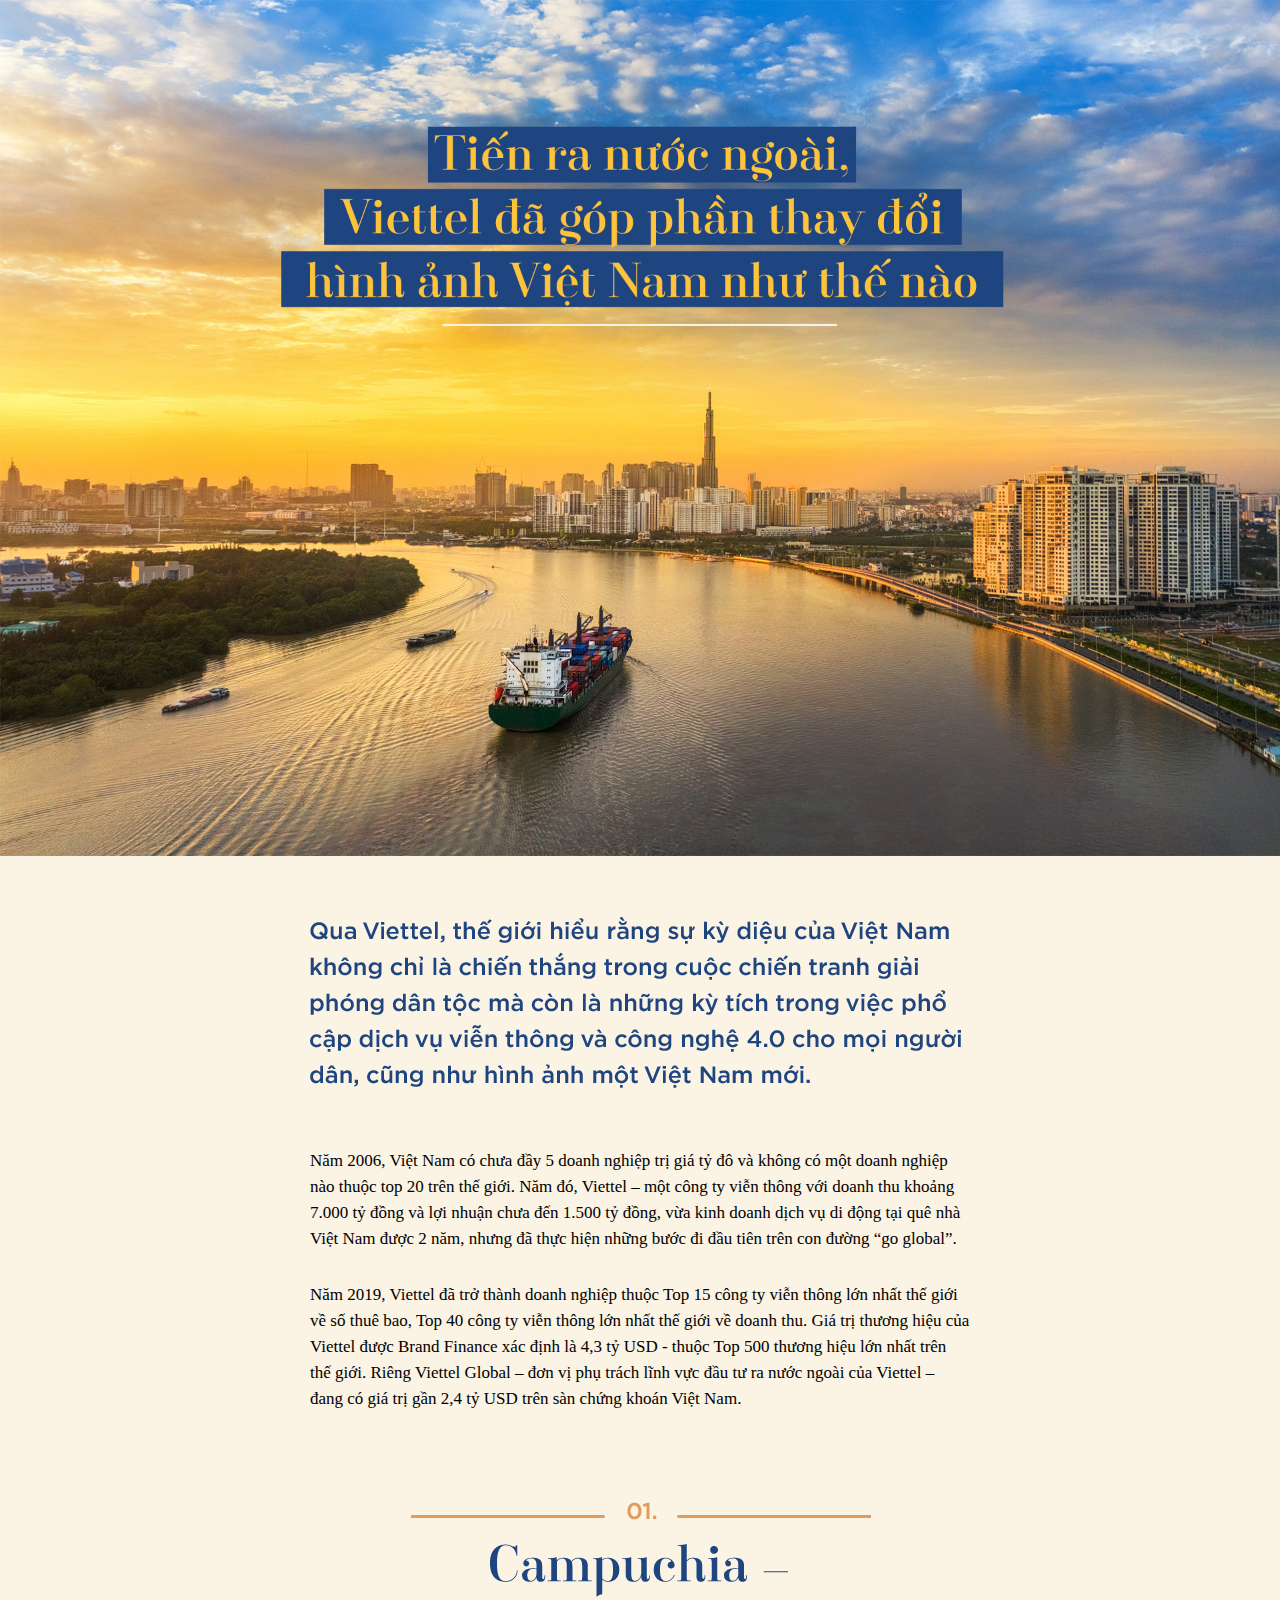
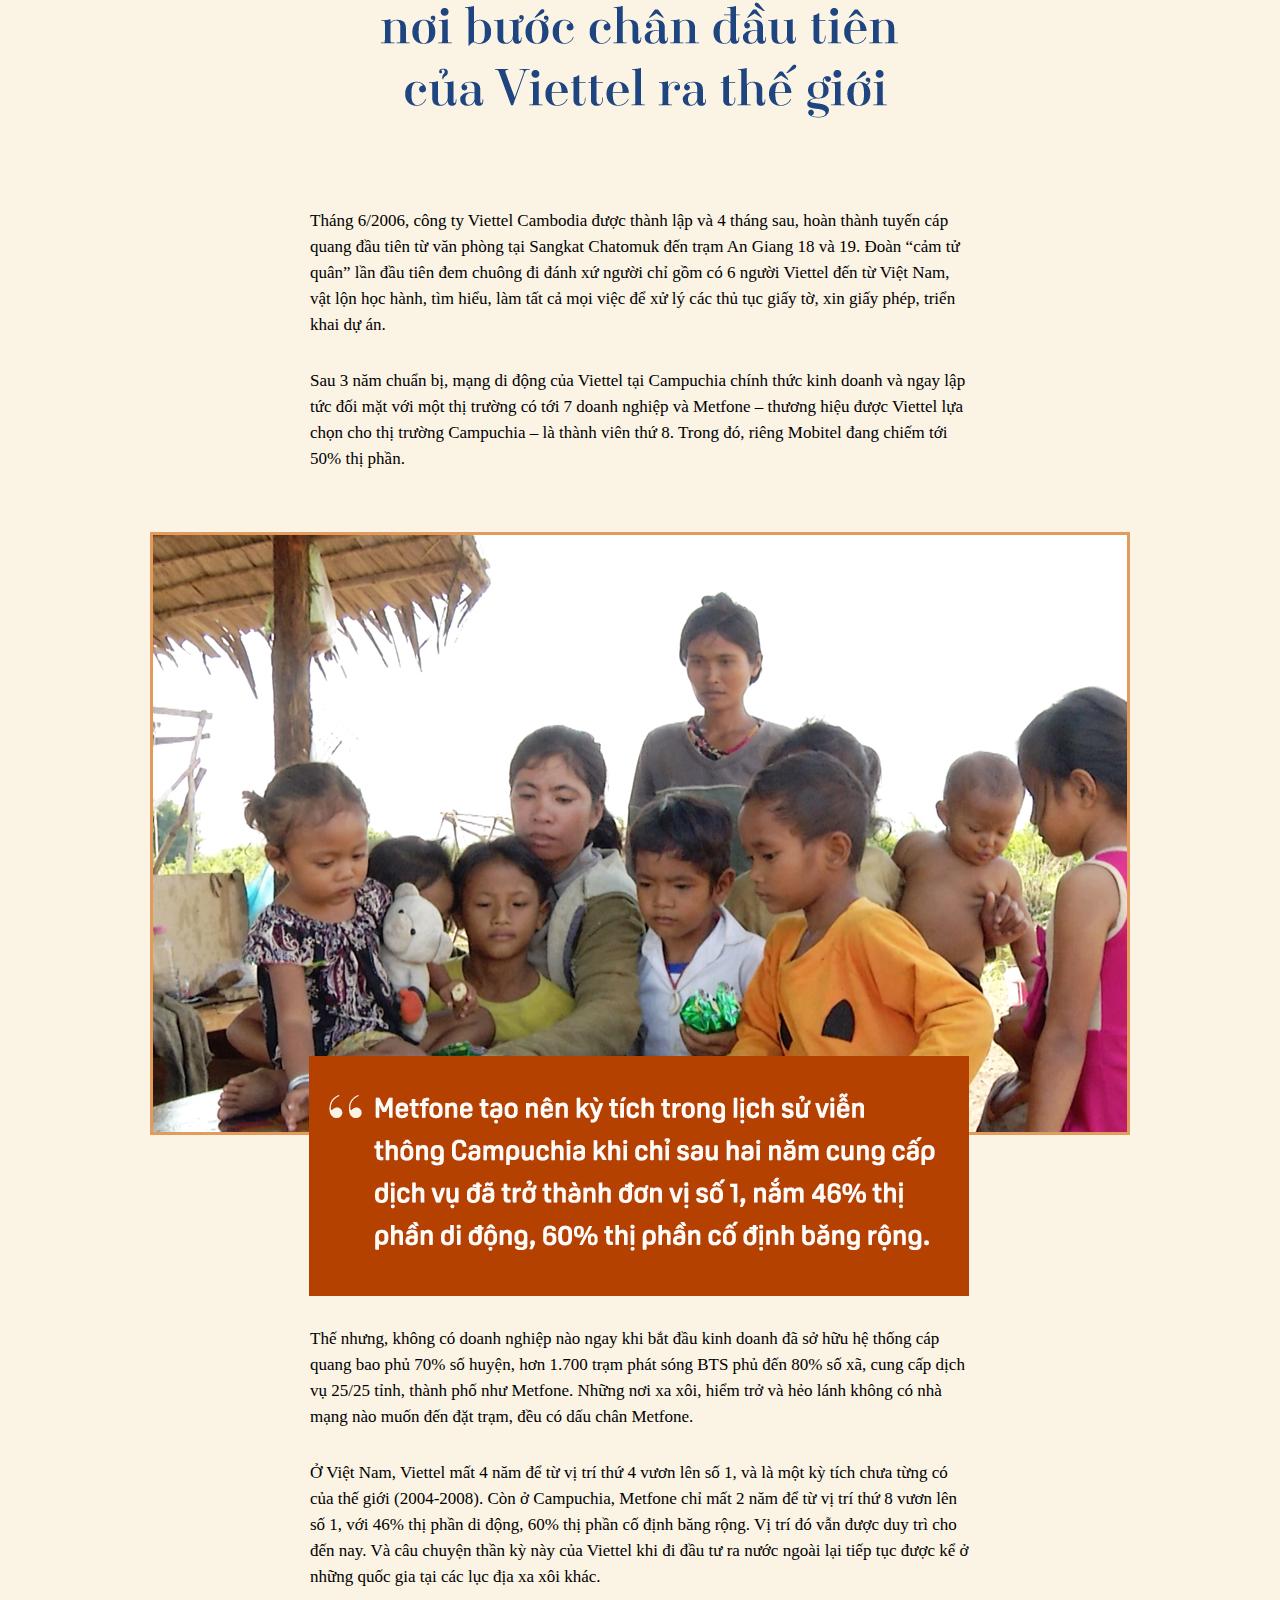
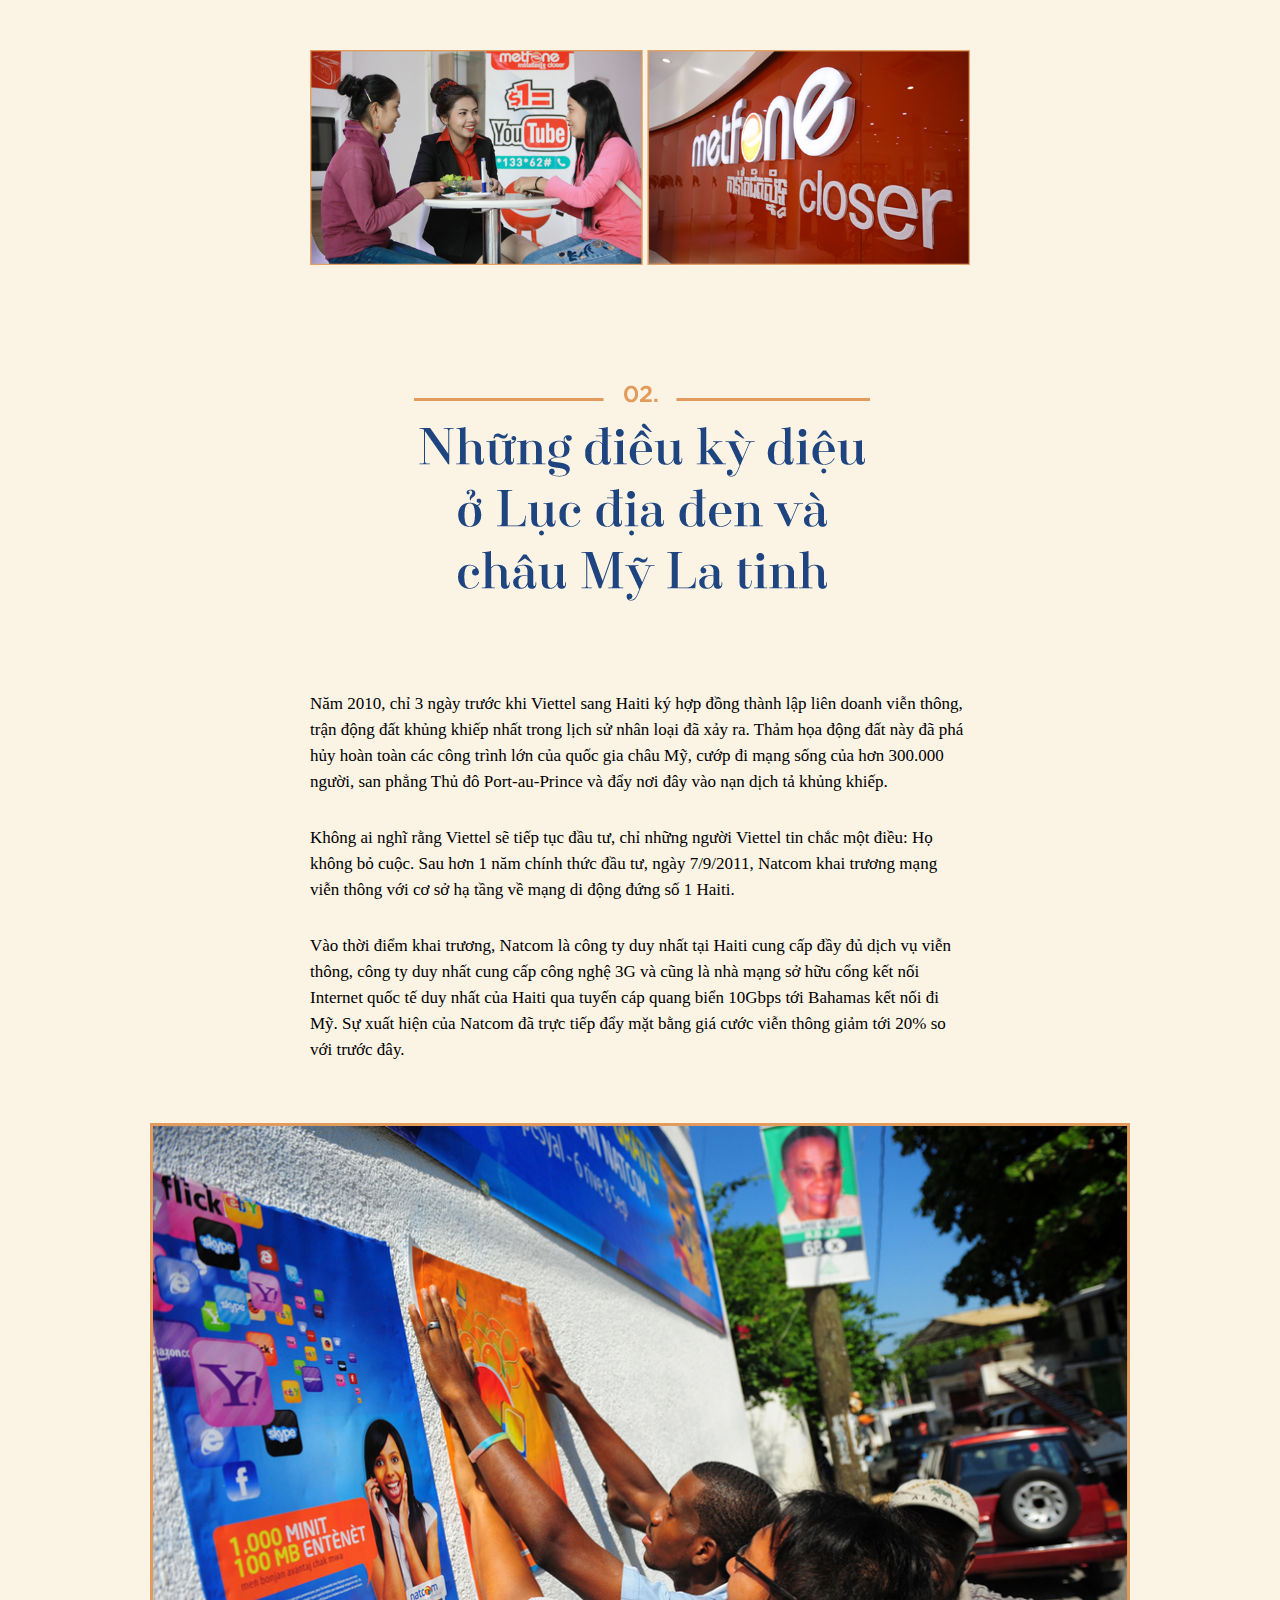
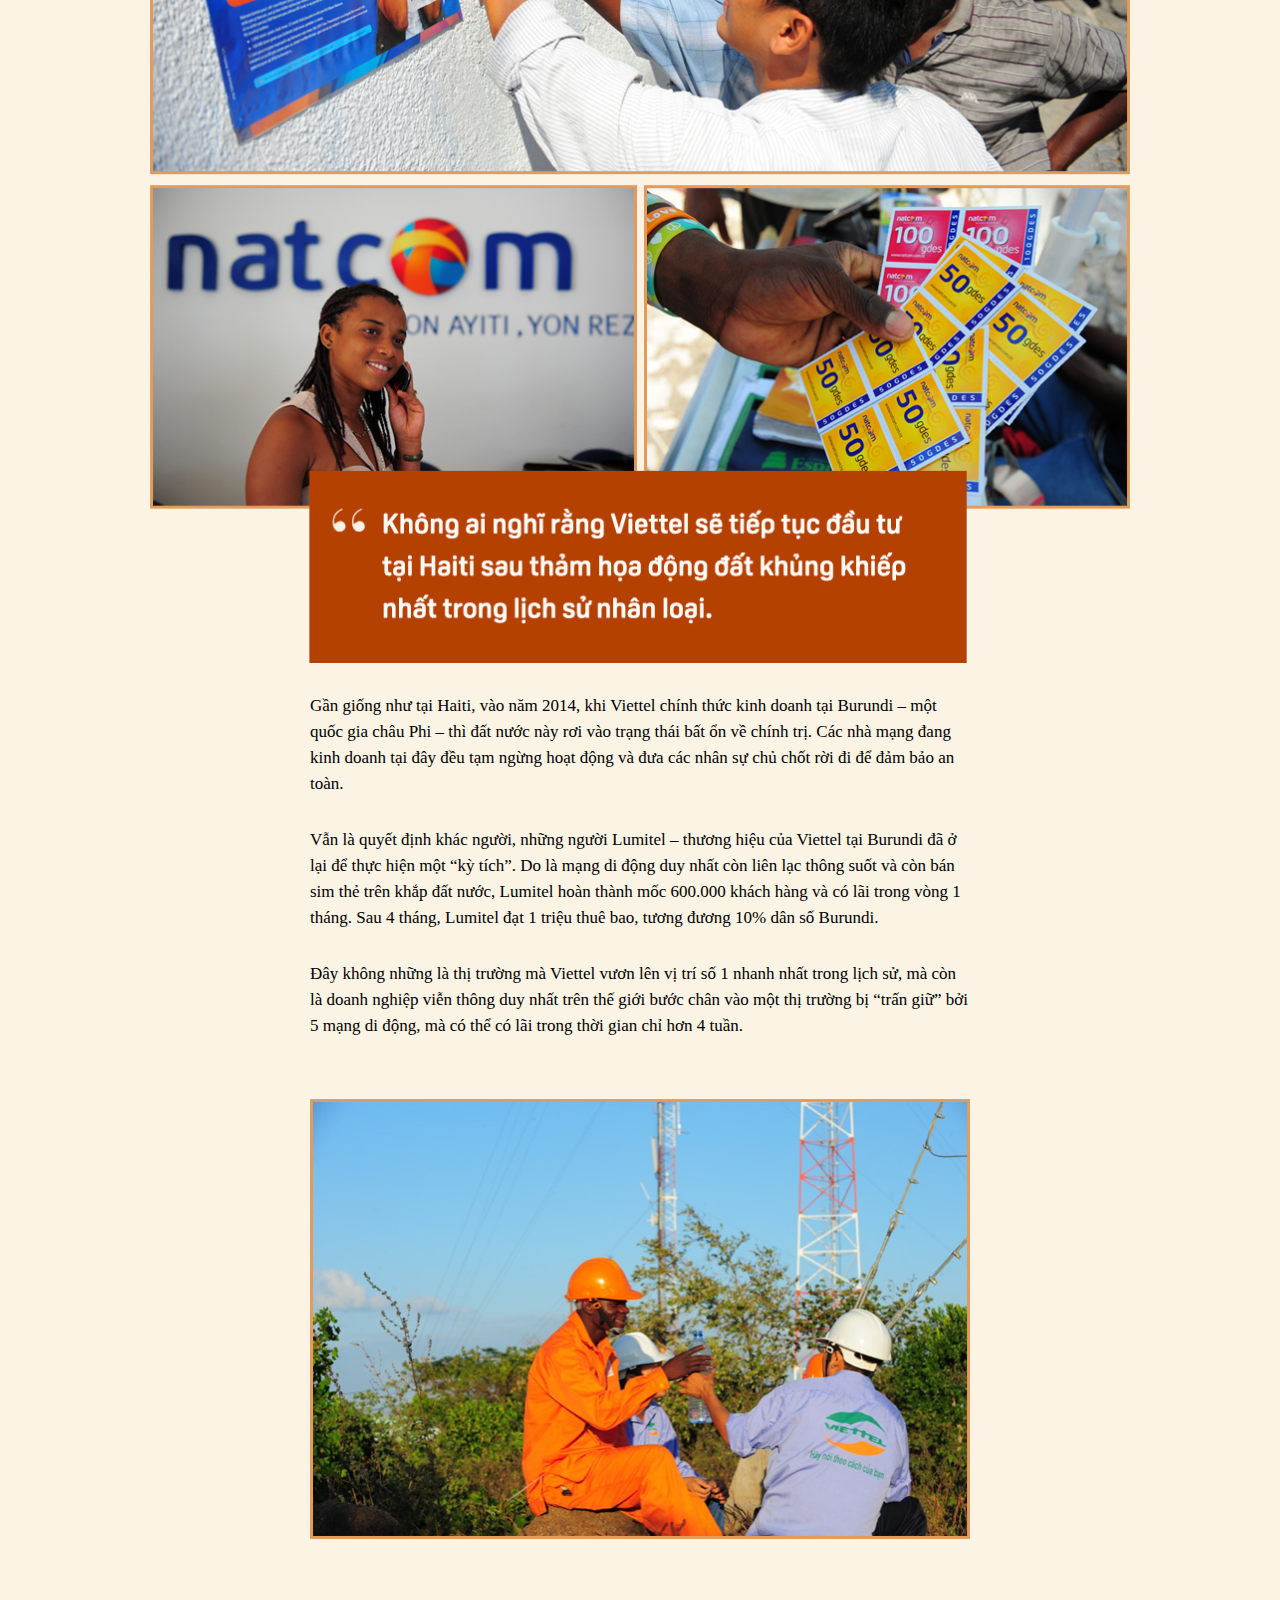
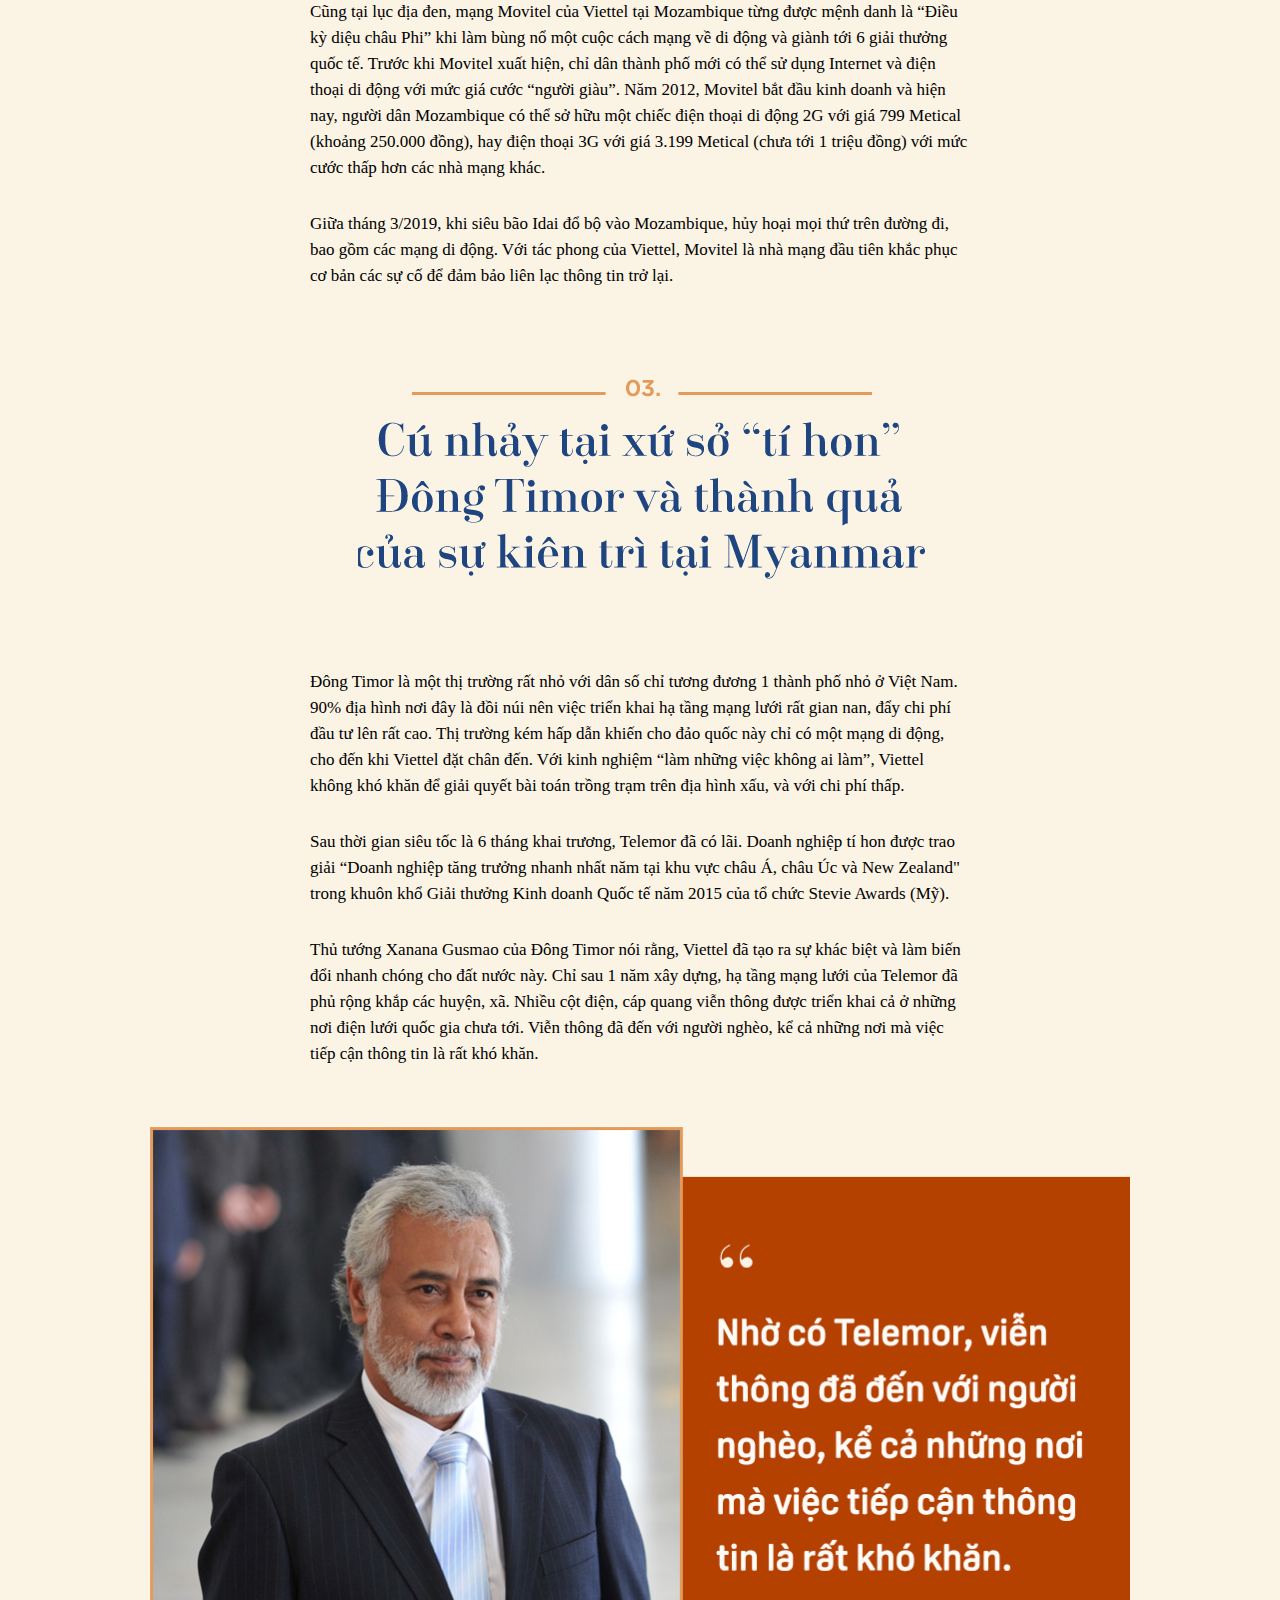
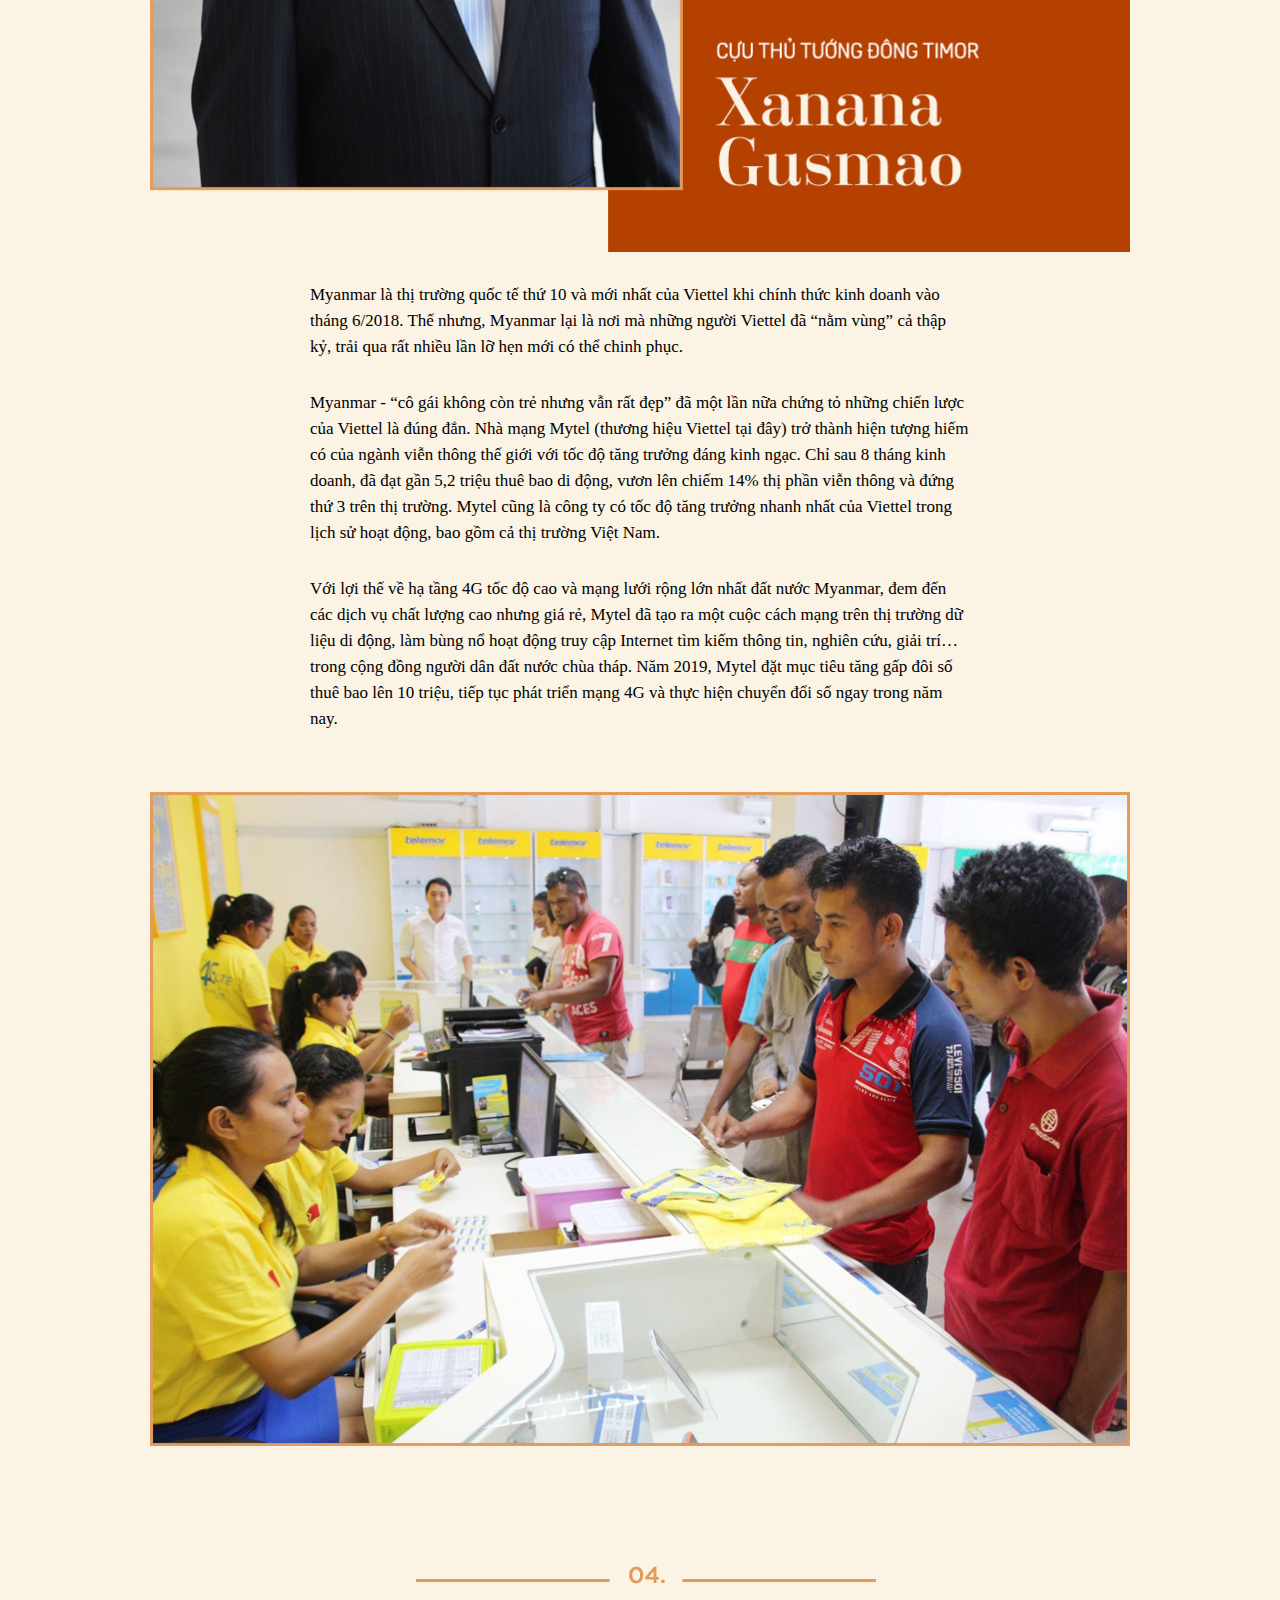
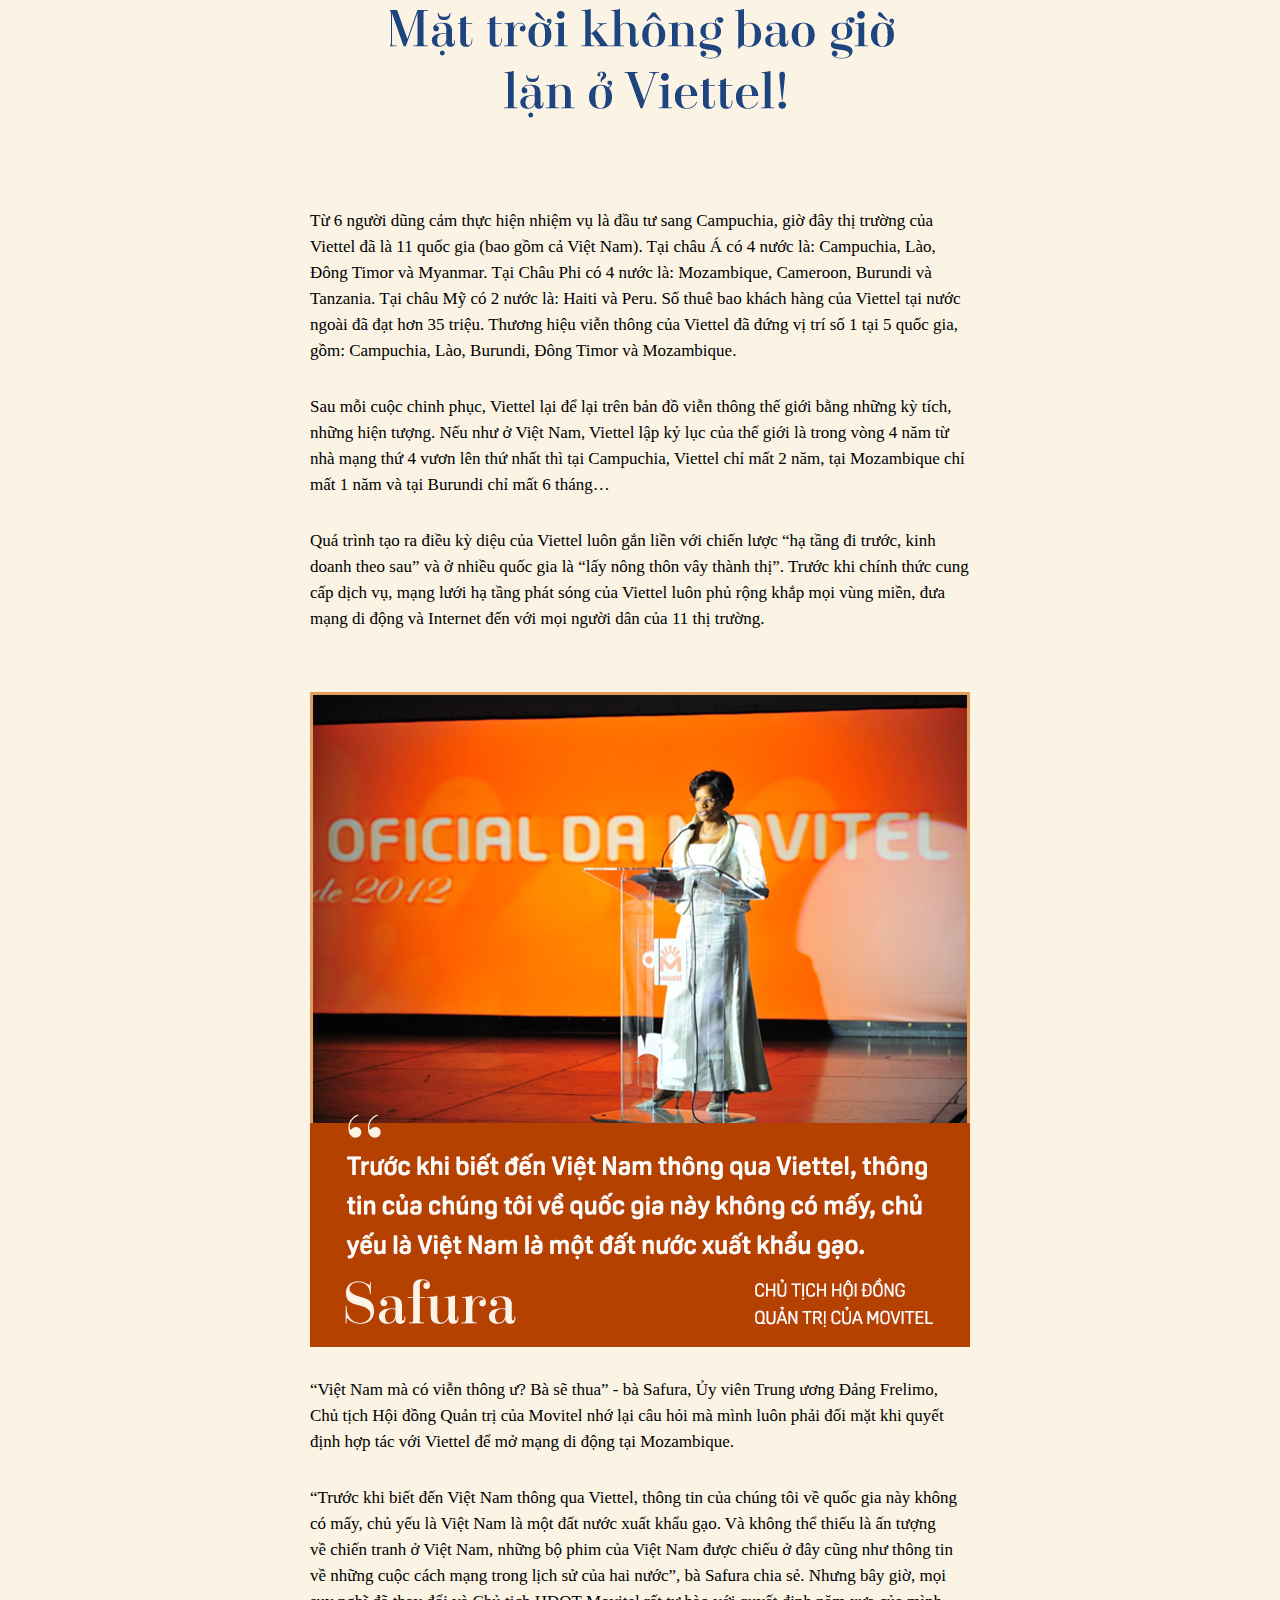
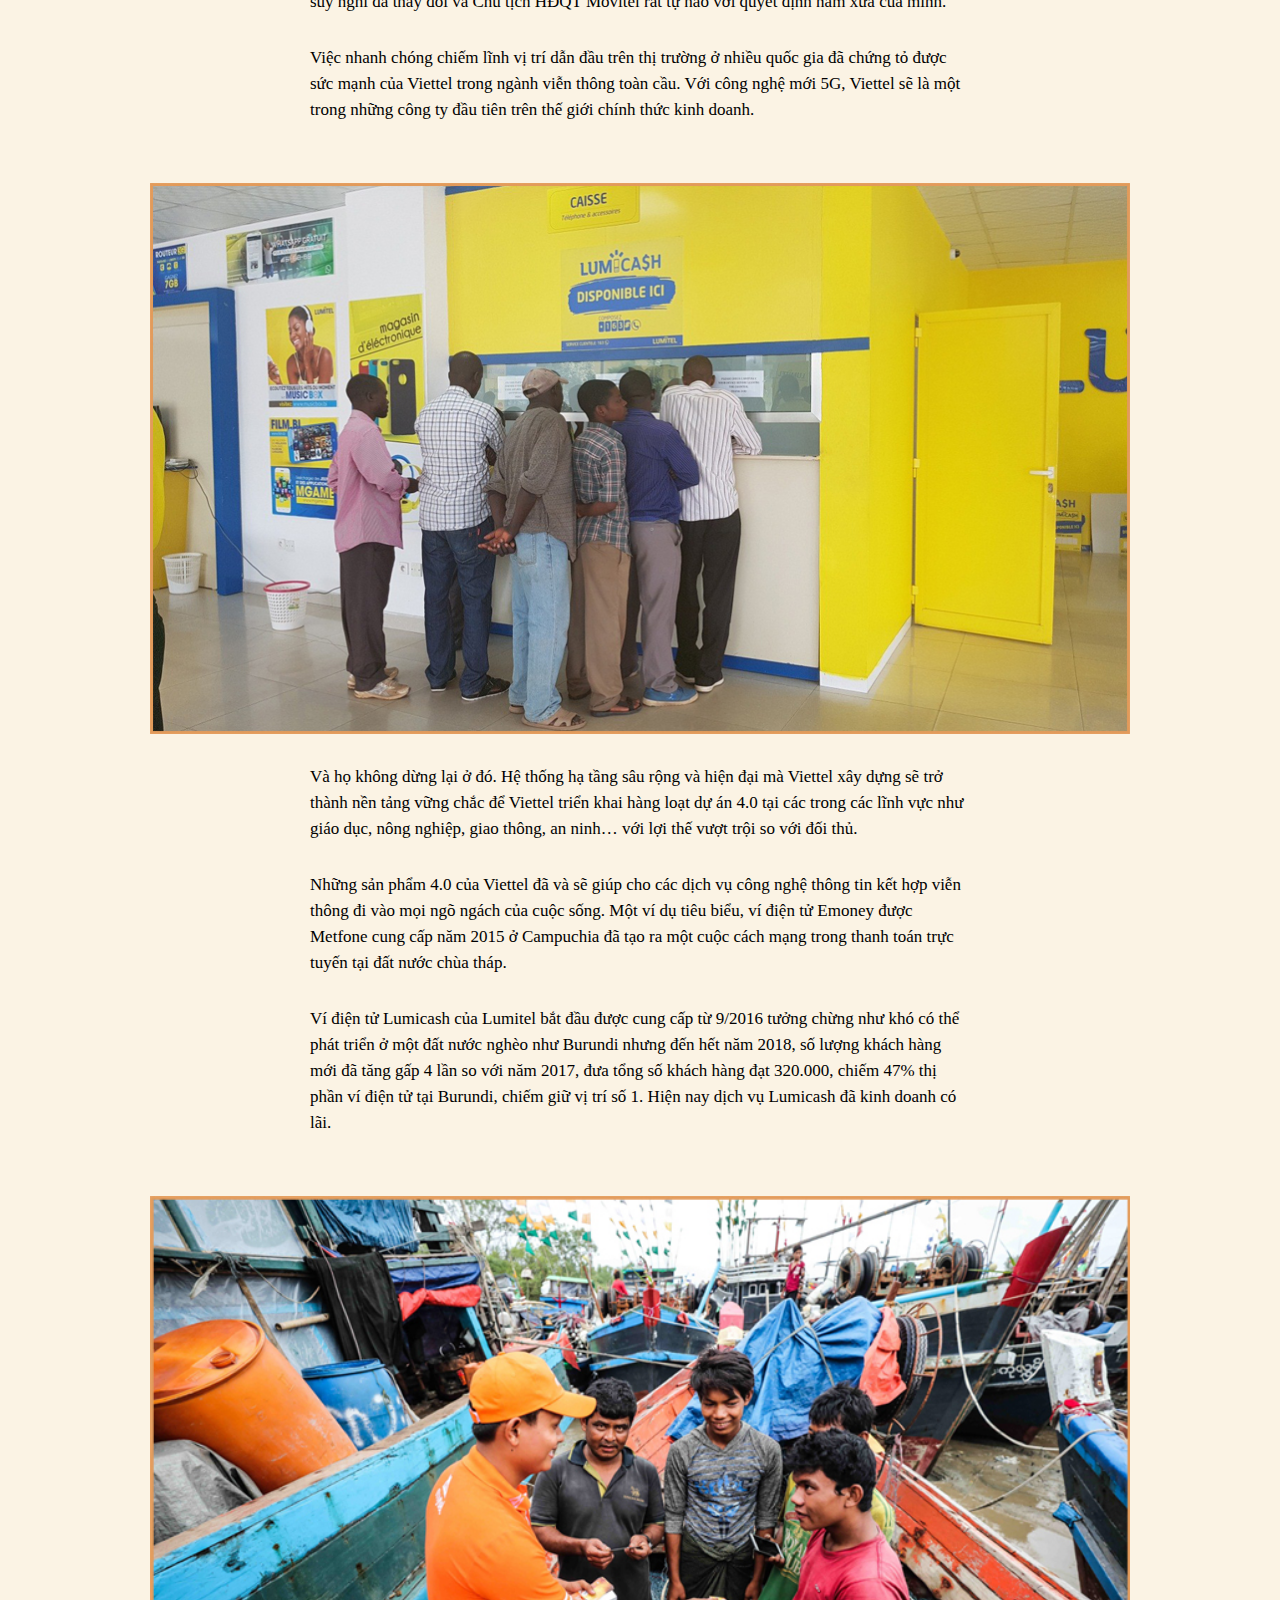
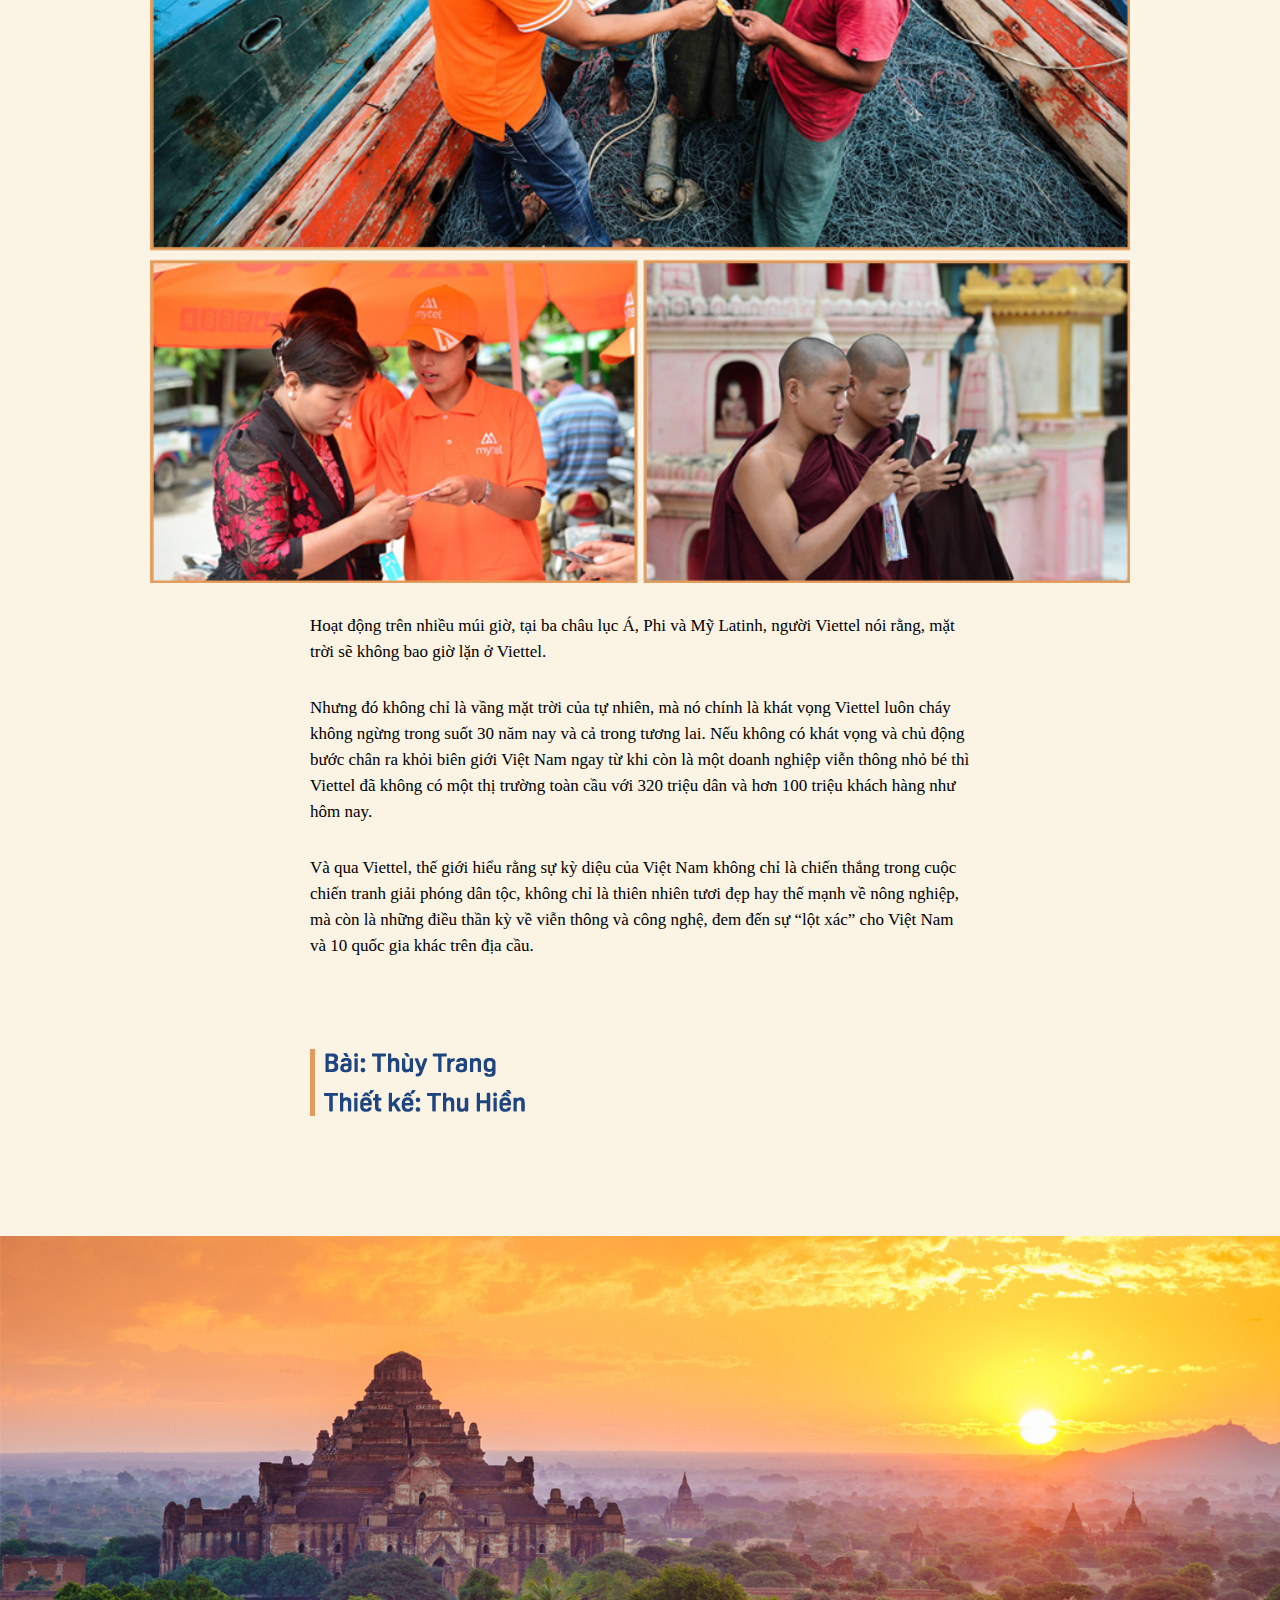
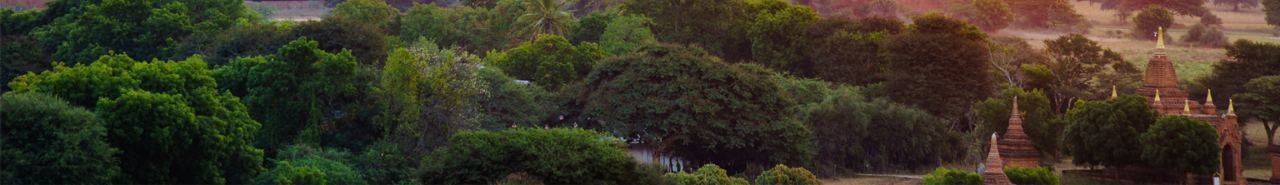
==== commit 44a4cc72: "z" ====
--- a/responsive/index.html
+++ b/responsive/index.html
@@ -4,7 +4,7 @@
     <meta charset="UTF-8">
     <meta name="viewport" content="width=device-width, initial-scale=1.0">
     <meta http-equiv="X-UA-Compatible" content="ie=edge">
-    <title>Cố Tổng thống Israel Simon Peres, ngành công nghệ quốc phòng và giấc mơ của các kỹ sư Viettel</title>
+    <title>Tiến ra nước ngoài, Viettel đã góp phần thay đổi hình ảnh Việt Nam như thế nào?</title>
     <link rel="stylesheet" href="css/reset.css">
     <link rel="stylesheet" href="https://dlthanh.github.io/Assets/css/fonts.css">
     <link rel="stylesheet" href="css/animate.css">
@@ -25,19 +25,25 @@
         </div>
 
         <div class="emag-sapo w660">
-            <img src="images/web/sapo.jpg" alt="">
+            <img src="images/web/sapo.png" alt="">
         </div>
 
         <div class="emag-main">
-            <div class="emag-title w980 wow fadeInUp" data-wow-duration="1s" style="margin-top: 60px;">
-                <img src="images/web/title-1.jpg" alt="">
-            </div>
-
             <div class="emag-content">
                 <div class="w660 wow fadeInUp" data-wow-duration="1s">
-                    <p>Vào những năm 1950, Shimon Peres (cha đẻ của mô hình Quốc gia khởi nghiệp, người khai sinh ra ngành công nghiệp quốc phòng Israel), lúc bấy giờ đang ở tuổi 27, đã được giao nhiệm vụ mua sắm vũ khí cho quân đội Israel. Chính tại thời điểm này, ông cùng người bạn là kỹ sư Al Schwimmer đã mơ tới việc xây dựng ngành công nghiệp hàng không “Made in Israel”.</p>
-
-                    <p>Ý tưởng này ngay lập tức bị những lãnh đạo khác trong nước dè bỉu. Israel thời điểm đó còn chưa sản xuất nổi chiếc xe đạp. Nhưng Peres không bận tâm đến điều này. Dưới sự ủng hộ của David Ben Gurion – Thủ tướng đầu tiên của Israel, ông đã giúp đỡ Al Schwimmer sáng lập tập đoàn tư nhân Công nghiệp Hàng không Israel (IAI) vào năm 1953 với 70 nhân viên. Thời gian đầu, công ty chủ yếu bảo dưỡng máy bay cho không quân nước này. Nhưng chỉ 6 năm sau, IAI đã sản xuất được chiếc máy bay đầu tiên dựa theo thiết kế của Pháp với tên gọi Tzutkit.</p>
+                    <p>Năm 2006, Việt Nam có chưa đầy 5 doanh nghiệp trị giá tỷ đô và không có một doanh nghiệp nào thuộc top 20 trên thế giới. Năm đó, Viettel – một công ty viễn thông với doanh thu khoảng 7.000 tỷ đồng và lợi nhuận chưa đến 1.500 tỷ đồng, vừa kinh doanh dịch vụ di động tại quê nhà Việt Nam được 2 năm, nhưng đã thực hiện những bước đi đầu tiên trên con đường “go global”.</p>
+
+                    <p>Năm 2019, Viettel đã trở thành doanh nghiệp thuộc Top 15 công ty viễn thông lớn nhất thế giới về số thuê bao, Top 40 công ty viễn thông lớn nhất thế giới về doanh thu. Giá trị thương hiệu của Viettel được Brand Finance xác định là 4,3 tỷ USD - thuộc Top 500 thương hiệu lớn nhất trên thế giới. Riêng Viettel Global – đơn vị phụ trách lĩnh vực đầu tư ra nước ngoài của Viettel – đang có giá trị gần 2,4 tỷ USD trên sàn chứng khoán Việt Nam.</p>
+                </div>
+
+                <div class="emag-title w980 wow fadeInUp" data-wow-duration="1s" style="margin-top: 60px;">
+                    <img src="images/web/title-1.png" alt="">
+                </div>
+
+                <div class="w660 wow fadeInUp" data-wow-duration="1s">
+                    <p>Tháng 6/2006, công ty Viettel Cambodia được thành lập và 4 tháng sau, hoàn thành tuyến cáp quang đầu tiên từ văn phòng tại Sangkat Chatomuk đến trạm An Giang 18 và 19. Đoàn “cảm tử quân” lần đầu tiên đem chuông đi đánh xứ người chỉ gồm có 6 người Viettel đến từ Việt Nam, vật lộn học hành, tìm hiểu, làm tất cả mọi việc để xử lý các thủ tục giấy tờ, xin giấy phép, triển khai dự án.</p>
+
+                    <p>Sau 3 năm chuẩn bị, mạng di động của Viettel tại Campuchia chính thức kinh doanh và ngay lập tức đối mặt với một thị trường có tới 7 doanh nghiệp và Metfone – thương hiệu được Viettel lựa chọn cho thị trường Campuchia – là thành viên thứ 8. Trong đó, riêng Mobitel đang chiếm tới 50% thị phần.</p>
                 </div>
 
                 <div class="w980 wow fadeInUp" data-wow-duration="1s">
@@ -45,90 +51,134 @@
                 </div>
 
                 <div class="w660 wow fadeInUp" data-wow-duration="1s">
-                    <p>Đến nay, IAI là một trong những công ty kỹ thuật hàng không hàng đầu thế giới. Không chỉ sản xuất máy bay chiến đầu cho quân đội Israel, công ty còn tiên phong về công nghệ không gian. IAI đã giúp Israel trở thành quốc gia thứ 8 trên thế giới có khả năng tự phóng tên lửa vào vũ trụ từ năm 1988 bên cạnh các cường quốc như Mỹ, Nga, Trung Quốc… Và IAI không phải là thứ điên rồ duy nhất về công nghiệp quốc phòng mà Shimon Peres cũng như Nhà nước Israel làm nên.</p>
+                    <p>Thế nhưng, không có doanh nghiệp nào ngay khi bắt đầu kinh doanh đã sở hữu hệ thống cáp quang bao phủ 70% số huyện, hơn 1.700 trạm phát sóng BTS phủ đến 80% số xã, cung cấp dịch vụ 25/25 tỉnh, thành phố như Metfone. Những nơi xa xôi, hiểm trở và hẻo lánh không có nhà mạng nào muốn đến đặt trạm, đều có dấu chân Metfone.</p>
                     
-                    <p>Dù cách IAI và Israel cả về không gian lẫn thời gian nhưng ở đất nước hình chữ S (Việt Nam) – có một công ty cũng khởi động những khát vọng tương tự cách đây gần 10 năm: Tập đoàn Công nghiệp – Viễn thông quân đội (Viettel). Nếu xét về điểm khởi đầu cách đó 20 năm nữa, Viettel chỉ là một công ty xây lắp, chuyên đi dựng cột, kéo cáp thuê cho ông lớn viễn thông thời đó là VNPT. Thế nhưng, chẳng ai có thể ngăn cản họ có giấc mơ lớn dù cho giấc mơ đó có thể bị ai đó giễu cợt.</p>
+                    <p>Ở Việt Nam, Viettel mất 4 năm để từ vị trí thứ 4 vươn lên số 1, và là một kỳ tích chưa từng có của thế giới (2004-2008). Còn ở Campuchia, Metfone chỉ mất 2 năm để từ vị trí thứ 8 vươn lên số 1, với 46% thị phần di động, 60% thị phần cố định băng rộng. Vị trí đó vẫn được duy trì cho đến nay. Và câu chuyện thần kỳ này của Viettel khi đi đầu tư ra nước ngoài lại tiếp tục được kể ở những quốc gia tại các lục địa xa xôi khác.</p>
                 </div>
 
                 <div class="w660 wow fadeInUp" data-wow-duration="1s">
                     <img src="images/web/img-2.jpg" alt="">
                 </div>
 
-                <div class="w660 wow fadeInUp" data-wow-duration="1s">
-                    <p>Sau khi thành công lớn với lĩnh vực viễn thông, rồi tiến ra nước ngoài cũng có những thành tựu ban đầu, Viettel quyết định tiến công vào lĩnh vực nghiên cứu sản xuất, làm chủ công nghệ cao với giấc mơ về một ngành công nghiệp quốc phòng Việt Nam hùng mạnh. Cũng có nét giống những người sáng lập ra Nhà nước Israel, lãnh đạo của Viettel mơ ước được góp sức vì sự hùng cường và hòa bình lâu dài của đất nước.</p>
-
-                    <p>Thế nhưng, ngay từ khi khởi đầu với việc tiếp nhận Nhà máy thông tin M1, Viettel cũng nhận được không ít ánh mắt nghi ngờ về tính khả thi. Một đất nước có nền công nghiệp từng bị chế giễu là “không sản xuất nổi một con ốc vít đúng nghĩa” lại có công ty muốn sản xuất thiết bị quân sự công nghệ cao cũng có vẻ hơi… hoang đường. Thực tế, lĩnh vực này là cuộc chơi đặc quyền của vài quốc gia phát triển, với những tổ hợp công nghiệp quốc phòng khổng lồ.</p>
-                </div>
-
                 <div class="emag-title w980 wow fadeInUp" data-wow-duration="1s" style="margin-top: 60px;">
-                    <img src="images/web/title-2.jpg" alt="">
-                </div>
-
-                <div class="w660 wow fadeInUp" data-wow-duration="1s">
-                    <p>Bắt đầu với việc sản xuất máy thông tin quân sự (nhiệm vụ đầu tiên là máy sóng ngắn 125 wat  - với tên gọi VRS 641), các kỹ sư Viettel khi đó còn mơ hồ về nguyên lý để làm ra vỏ máy, chưa nói đến thiết kế phần cứng, rồi nguồn linh kiện đáp ứng tiêu chuẩn khắt khe của thiết bị quân sự… nhưng họ không nhìn vào quá khứ chưa ai làm được ở Việt Nam.</p>
-
-                    <p>“Việc khó mà quyết tâm thì sẽ tìm được lời giải. Còn nếu cứ đứng ngoài mà sợ thì chẳng có phép màu nào xuất hiện”, Nguyễn Văn Ty, Trưởng phòng Kỹ thuật Công ty M1, một trong những người chế tạo máy thông tin quân sự đầu tiên của Viettel chia sẻ. Và rồi sau 8 tháng, chiếc máy thông tin quân sự đầu tiên do các kỹ sư Viettel làm chủ toàn bộ đã ra đời.</p>
-
-                    <p>Đến nay, Viettel đã sản xuất được 8 loại máy thông tin quân sự khác nhau với công nghệ ở thế hệ thứ 4, kém 1 thế hệ so với loại máy tiên tiến nhất thế giới. Nhưng quan trọng nhất, nhờ làm chủ cả phần cứng và phần mềm của thiết bị, những kỹ sư Viettel đã có lời giải cho việc bảo mật cao của quân đội Việt Nam.</p>
+                    <img src="images/web/title-2.png" alt="">
+                </div>
+
+                <div class="w660 wow fadeInUp" data-wow-duration="1s">
+                    <p>Năm 2010, chỉ 3 ngày trước khi Viettel sang Haiti ký hợp đồng thành lập liên doanh viễn thông, trận động đất khủng khiếp nhất trong lịch sử nhân loại đã xảy ra. Thảm họa động đất này đã phá hủy hoàn toàn các công trình lớn của quốc gia châu Mỹ, cướp đi mạng sống của hơn 300.000 người, san phẳng Thủ đô Port-au-Prince và đẩy nơi đây vào nạn dịch tả khủng khiếp.</p>
+
+                    <p>Không ai nghĩ rằng Viettel sẽ tiếp tục đầu tư, chỉ những người Viettel tin chắc một điều: Họ không bỏ cuộc. Sau hơn 1 năm chính thức đầu tư, ngày 7/9/2011, Natcom khai trương mạng viễn thông với cơ sở hạ tầng về mạng di động đứng số 1 Haiti.</p>
+
+                    <p>Vào thời điểm khai trương, Natcom là công ty duy nhất tại Haiti cung cấp đầy đủ dịch vụ viễn thông, công ty duy nhất cung cấp công nghệ 3G và cũng là nhà mạng sở hữu cổng kết nối Internet quốc tế duy nhất của Haiti qua tuyến cáp quang biển 10Gbps tới Bahamas kết nối đi Mỹ. Sự xuất hiện của Natcom đã trực tiếp đẩy mặt bằng giá cước viễn thông giảm tới 20% so với trước đây.</p>
                 </div>
 
                 <div class="w980 wow fadeInUp" data-wow-duration="1s">
                     <img src="images/web/img-3.jpg" alt="">
                 </div>
 
-                <div class="w660 wow fadeInUp emag-quote" data-wow-duration="1s">
-                    <img src="images/web/quote-1.jpg" alt="">
-                </div>
-
-                <div class="w660 wow fadeInUp" data-wow-duration="1s">
-                    <p>Cùng với sự khởi đầu là máy thông tin quân sự, Viettel tiến hành nhiều dự án sản xuất khí tài quân sự quan trọng khác và cũng đạt được những thành công rất khó tin như: hệ thống radar cảnh giới phòng không và cảnh giới biển, hệ thống cảnh giới vùng trời VQ1-M, máy bay không người lái và cả những vũ khí phòng không công nghệ cao rất tối tân khác…</p>
-
-                    <p>Năm 2017, khí tài phòng không hiện đại “Made by Viettel” còn được xuất khẩu, đưa Việt Nam vào danh sách một trong 9 quốc gia trên thế giới sản xuất thành công thiết bị quân sự hiện đại có thể “xuất ngoại”. Hệ thống radar do các kỹ sư Viettel thiết kế và sản xuất như RV-01, RV-02 còn có khả năng bắt được máy bay tàng hình… đưa trang bị cho quân đội Việt Nam tiến thẳng lên hiện đại. Khí tài quân sự công nghệ cao này của Viettel cũng góp phần thực hiện tốt nhiệm vụ “không để Tổ quốc bị bất ngờ từ các tình huống trên không”.</p>
-
-                    <p>Trong khi đó, sản phẩm máy bay không người lái (UAV) có gắn camera trinh sát điều khiển do Viettel sản xuất đã gây được nhiều ấn tượng tại Triển lãm Indo Defence 2018.</p>
-                </div>
-
-                <div class="w980 wow fadeInUp emag-column" data-wow-duration="1s">
-                    <img src="images/web/img-4.jpg" alt="">
-                    <img src="images/web/img-5.jpg" alt="">
-                </div>
-
-                <div class="w660 wow fadeInUp" data-wow-duration="1s">
-                    <p>Viết về thiết bị này, Tạp chí Quốc phòng Jane’s của Anh cho biết: Viettel đã mang đi trưng bày mẫu máy bay không người lái (UAV) cỡ nhỏ có tên gọi Shikra với trọng lượng 26 kg và sải cánh 3,5 m. Tuy nhiên, tờ tạp chí này nhấn mạnh Viettel sẽ không dừng ở đây mà đã lên kế hoạch chế tạo các mẫu UAV lớn hơn. Trước mắt, đó là phiên bản có sải cánh 5 - 6 m và hoạt động được 10 giờ trên không (tăng gấp 5 lần so với Shikra).</p>
-
-                    <p>Đặc biệt, Viettel đã cho biết kế hoạch nghiên cứu và sản xuất loại UAV cỡ lớn với sải cánh 20 m. Đây nhiều khả năng sẽ là biến thể có khả năng mang theo vũ khí có tầm hoạt động 150 km và thời gian bay trên không là 20 giờ.</p>
-
-                    <p>“Loại UAV này kích thước tương đương với MQ-9 Reaper của Mỹ, chiếc máy bay không người lái chủ lực của Hoa Kỳ có chiều dài 11 m, sải cánh 20 m và trọng lượng cất cánh tối đa 4.760 kg. Tuy nhiên, MQ-9 Reaper chỉ bay được liên tục 14 tiếng khi mang đầy tải, trong khi con số này ở mẫu UAV Viettel sẽ là 20 tiếng”, tờ tạp chí về quốc phòng của Anh cho biết.</p>
+                <div class="w660 wow fadeInUp" data-wow-duration="1s">
+                    <p>Gần giống như tại Haiti, vào năm 2014, khi Viettel chính thức kinh doanh tại Burundi – một quốc gia châu Phi – thì đất nước này rơi vào trạng thái bất ổn về chính trị. Các nhà mạng đang kinh doanh tại đây đều tạm ngừng hoạt động và đưa các nhân sự chủ chốt rời đi để đảm bảo an toàn.</p>
+
+                    <p>Vẫn là quyết định khác người, những người Lumitel – thương hiệu của Viettel tại Burundi đã ở lại để thực hiện một “kỳ tích”. Do là mạng di động duy nhất còn liên lạc thông suốt và còn bán sim thẻ trên khắp đất nước, Lumitel hoàn thành mốc 600.000 khách hàng và có lãi trong vòng 1 tháng. Sau 4 tháng, Lumitel đạt 1 triệu thuê bao, tương đương 10% dân số Burundi.</p>
+
+                    <p>Đây không những là thị trường mà Viettel vươn lên vị trí số 1 nhanh nhất trong lịch sử, mà còn là doanh nghiệp viễn thông duy nhất trên thế giới bước chân vào một thị trường bị “trấn giữ” bởi 5 mạng di động, mà có thể có lãi trong thời gian chỉ hơn 4 tuần.</p>
+                </div>
+
+                <div class="w980">
+                    <div class="w660">
+                        <img class="wow fadeInUp" data-wow-duration="1s" src="images/web/img-4.jpg" alt="">
+                    </div>
+                    <img class="wow fadeInUp" data-wow-duration="1s" src="images/web/img-5.jpg" alt="" style="margin-top: 0;">
+                </div>
+
+                <div class="w660 wow fadeInUp" data-wow-duration="1s">
+                    <p>Cũng tại lục địa đen, mạng Movitel của Viettel tại Mozambique từng được mệnh danh là “Điều kỳ diệu châu Phi” khi làm bùng nổ một cuộc cách mạng về di động và giành tới 6 giải thưởng quốc tế. Trước khi Movitel xuất hiện, chỉ dân thành phố mới có thể sử dụng Internet và điện thoại di động với mức giá cước “người giàu”. Năm 2012, Movitel bắt đầu kinh doanh và hiện nay, người dân Mozambique có thể sở hữu một chiếc điện thoại di động 2G với giá 799 Metical (khoảng 250.000 đồng), hay điện thoại 3G với giá 3.199 Metical (chưa tới 1 triệu đồng) với mức cước thấp hơn các nhà mạng khác.</p>
+
+                    <p>Giữa tháng 3/2019, khi siêu bão Idai đổ bộ vào Mozambique, hủy hoại mọi thứ trên đường đi, bao gồm các mạng di động. Với tác phong của Viettel, Movitel là nhà mạng đầu tiên khắc phục cơ bản các sự cố để đảm bảo liên lạc thông tin trở lại.</p>
                 </div>
 
                 <div class="emag-title w980 wow fadeInUp" data-wow-duration="1s" style="margin-top: 60px;">
-                    <img src="images/web/title-3.jpg" alt="">
-                </div>
-
-                <div class="w660 wow fadeInUp" data-wow-duration="1s">
-                    <p>Sản xuất máy thông tin quân sự, radar hay máy bay không người lái… cũng mới là giai đoạn đầu trong công cuộc khởi tạo thực tại mới của Viettel với mục tiêu trở thành Tổ hợp công nghiệp quốc phòng công nghệ cao vào năm 2020.</p>
-
-                    <p>Khi bước chân vào lĩnh vực này, Viettel đã chọn cho mình một con đường rất khó: làm chủ và tự sản xuất các thiết bị quân sự công nghệ cao. Viettel muốn có những sản phẩm “Made by Vietnam”, chứ không chỉ “Made in Vietnam” với công nghệ lõi của nước ngoài. Và cũng giống như những người Israel năm xưa, những người Viettel cũng bắt đầu với một quyết tâm không thể lay chuyển nhưng trong sự hoài nghi của nhiều người.</p>
-                </div>
-
-                <div class="w660 wow fadeInUp" data-wow-duration="1s">
-                    <img src="images/web/quote-2.png" alt="">
-                </div>
-
-                <div class="w980 wow fadeInUp emag-quote" data-wow-duration="1s" style="z-index: -1; position: relative; margin-top: -180px;">
+                    <img src="images/web/title-3.png" alt="">
+                </div>
+
+                <div class="w660 wow fadeInUp" data-wow-duration="1s">
+                    <p>Đông Timor là một thị trường rất nhỏ với dân số chỉ tương đương 1 thành phố nhỏ ở Việt Nam. 90% địa hình nơi đây là đồi núi nên việc triển khai hạ tầng mạng lưới rất gian nan, đẩy chi phí đầu tư lên rất cao. Thị trường kém hấp dẫn khiến cho đảo quốc này chỉ có một mạng di động, cho đến khi Viettel đặt chân đến. Với kinh nghiệm “làm những việc không ai làm”, Viettel không khó khăn để giải quyết bài toán trồng trạm trên địa hình xấu, và với chi phí thấp.</p>
+
+                    <p>Sau thời gian siêu tốc là 6 tháng khai trương, Telemor đã có lãi. Doanh nghiệp tí hon được trao giải “Doanh nghiệp tăng trưởng nhanh nhất năm tại khu vực châu Á, châu Úc và New Zealand" trong khuôn khổ Giải thưởng Kinh doanh Quốc tế năm 2015 của tổ chức Stevie Awards (Mỹ).</p>
+
+                    <p>Thủ tướng Xanana Gusmao của Đông Timor nói rằng, Viettel đã tạo ra sự khác biệt và làm biến đổi nhanh chóng cho đất nước này. Chỉ sau 1 năm xây dựng, hạ tầng mạng lưới của Telemor đã phủ rộng khắp các huyện, xã. Nhiều cột điện, cáp quang viễn thông được triển khai cả ở những nơi điện lưới quốc gia chưa tới. Viễn thông đã đến với người nghèo, kể cả những nơi mà việc tiếp cận thông tin là rất khó khăn.</p>
+                </div>
+
+                <div class="w980 wow fadeInUp" data-wow-duration="1s">
                     <img src="images/web/img-6.jpg" alt="">
                 </div>
 
                 <div class="w660 wow fadeInUp" data-wow-duration="1s">
-                    <p>10 năm trước, những kỹ sư Viettel đã khởi tạo thực tại mới cho ngành công nghiệp quốc phòng Việt Nam với giấc mơ tương tự như Simon Peres từng làm với ngành công nghiệp quốc phòng của Israel. Và trong 2 năm gần đây, giấc mơ của Viettel đã có những “quả ngọt” đầu tiên. Tổng doanh thu ở mảng nghiên cứu sản xuất thiết bị công nghệ cao trong 2 năm 2017-2018 đạt 17.400 tỷ đồng, lợi nhuận 5.250 tỷ đồng.</p>
-
-                    <p>Nếu so sánh những kết quả này với các tổ hợp công nghệ quốc phòng khổng lồ của thế giới, thành quả ban đầu còn rất nhỏ bé. Nhưng nếu nhìn lại những nghi ngờ lớn với khả năng của người Việt Nam “không sản xuất được cả con ốc vít đúng nghĩa” thì những kỹ sư Viettel đã có những bước tiến dài.</p>
-
-                    <p>Tất nhiên, những kết quả đó vẫn còn khiêm tốn, và nhìn vào những gì Shimon Peres từng mơ và từng làm với Israel, Viettel vẫn còn cả một chặng đường rất dài ở phía trước.</p>
+                    <p>Myanmar là thị trường quốc tế thứ 10 và mới nhất của Viettel khi chính thức kinh doanh vào tháng 6/2018. Thế nhưng, Myanmar lại là nơi mà những người Viettel đã “nằm vùng” cả thập kỷ, trải qua rất nhiều lần lỡ hẹn mới có thể chinh phục.</p>
+
+                    <p>Myanmar - “cô gái không còn trẻ nhưng vẫn rất đẹp” đã một lần nữa chứng tỏ những chiến lược của Viettel là đúng đắn. Nhà mạng Mytel (thương hiệu Viettel tại đây) trở thành hiện tượng hiếm có của ngành viễn thông thế giới với tốc độ tăng trưởng đáng kinh ngạc. Chỉ sau 8 tháng kinh doanh, đã đạt gần 5,2 triệu thuê bao di động, vươn lên chiếm 14% thị phần viễn thông và đứng thứ 3 trên thị trường. Mytel cũng là công ty có tốc độ tăng trưởng nhanh nhất của Viettel trong lịch sử hoạt động, bao gồm cả thị trường Việt Nam.</p>
+
+                    <p>Với lợi thế về hạ tầng 4G tốc độ cao và mạng lưới rộng lớn nhất đất nước Myanmar, đem đến các dịch vụ chất lượng cao nhưng giá rẻ, Mytel đã tạo ra một cuộc cách mạng trên thị trường dữ liệu di động, làm bùng nổ hoạt động truy cập Internet tìm kiếm thông tin, nghiên cứu, giải trí… trong cộng đồng người dân đất nước chùa tháp. Năm 2019, Mytel đặt mục tiêu tăng gấp đôi số thuê bao lên 10 triệu, tiếp tục phát triển mạng 4G và thực hiện chuyển đổi số ngay trong năm nay.</p>
+                </div>
+
+                <div class="w980 wow fadeInUp" data-wow-duration="1s">
+                    <img src="images/web/img-7.jpg" alt="">
+                </div>
+
+                <div class="emag-title w980 wow fadeInUp" data-wow-duration="1s" style="margin-top: 60px;">
+                    <img src="images/web/title-4.png" alt="">
+                </div>
+
+                <div class="w660 wow fadeInUp" data-wow-duration="1s">
+                    <p>Từ 6 người dũng cảm thực hiện nhiệm vụ là đầu tư sang Campuchia, giờ đây thị trường của Viettel đã là 11 quốc gia (bao gồm cả Việt Nam). Tại châu Á có 4 nước là: Campuchia, Lào, Đông Timor và Myanmar. Tại Châu Phi có 4 nước là: Mozambique, Cameroon, Burundi và Tanzania. Tại châu Mỹ có 2 nước là: Haiti và Peru. Số thuê bao khách hàng của Viettel tại nước ngoài đã đạt hơn 35 triệu. Thương hiệu viễn thông của Viettel đã đứng vị trí số 1 tại 5 quốc gia, gồm: Campuchia, Lào, Burundi, Đông Timor và Mozambique.</p>
+
+                    <p>Sau mỗi cuộc chinh phục, Viettel lại để lại trên bản đồ viễn thông thế giới bằng những kỳ tích, những hiện tượng. Nếu như ở Việt Nam, Viettel lập kỷ lục của thế giới là trong vòng 4 năm từ nhà mạng thứ 4 vươn lên thứ nhất thì tại Campuchia, Viettel chỉ mất 2 năm, tại Mozambique chỉ mất 1 năm và tại Burundi chỉ mất 6 tháng…</p>
+
+                    <p>Quá trình tạo ra điều kỳ diệu của Viettel luôn gắn liền với chiến lược “hạ tầng đi trước, kinh doanh theo sau” và ở nhiều quốc gia là “lấy nông thôn vây thành thị”. Trước khi chính thức cung cấp dịch vụ, mạng lưới hạ tầng phát sóng của Viettel luôn phủ rộng khắp mọi vùng miền, đưa mạng di động và Internet đến với mọi người dân của 11 thị trường.</p>
+                </div>
+
+                <div class="w660 wow fadeInUp" data-wow-duration="1s">
+                    <img src="images/web/img-8.jpg" alt="">
+                </div>
+
+                <div class="w660 wow fadeInUp" data-wow-duration="1s">
+                    <p>“Việt Nam mà có viễn thông ư? Bà sẽ thua” - bà Safura, Ủy viên Trung ương Đảng Frelimo, Chủ tịch Hội đồng Quản trị của Movitel nhớ lại câu hỏi mà mình luôn phải đối mặt khi quyết định hợp tác với Viettel để mở mạng di động tại Mozambique.</p>
+
+                    <p>“Trước khi biết đến Việt Nam thông qua Viettel, thông tin của chúng tôi về quốc gia này không có mấy, chủ yếu là Việt Nam là một đất nước xuất khẩu gạo. Và không thể thiếu là ấn tượng về chiến tranh ở Việt Nam, những bộ phim của Việt Nam được chiếu ở đây cũng như thông tin về những cuộc cách mạng trong lịch sử của hai nước”, bà Safura chia sẻ. Nhưng bây giờ, mọi suy nghĩ đã thay đổi và Chủ tịch HĐQT Movitel rất tự hào với quyết định năm xưa của mình.</p>
+
+                    <p>Việc nhanh chóng chiếm lĩnh vị trí dẫn đầu trên thị trường ở nhiều quốc gia đã chứng tỏ được sức mạnh của Viettel trong ngành viễn thông toàn cầu. Với công nghệ mới 5G, Viettel sẽ là một trong những công ty đầu tiên trên thế giới chính thức kinh doanh.</p>
+                </div>
+
+                <div class="w980 wow fadeInUp" data-wow-duration="1s">
+                    <img src="images/web/img-9.jpg" alt="">
+                </div>
+
+                <div class="w660 wow fadeInUp" data-wow-duration="1s">
+                    <p>Và họ không dừng lại ở đó. Hệ thống hạ tầng sâu rộng và hiện đại mà Viettel xây dựng sẽ trở thành nền tảng vững chắc để Viettel triển khai hàng loạt dự án 4.0 tại các trong các lĩnh vực như giáo dục, nông nghiệp, giao thông, an ninh… với lợi thế vượt trội so với đối thủ.</p>
+
+                    <p>Những sản phẩm 4.0 của Viettel đã và sẽ giúp cho các dịch vụ công nghệ thông tin kết hợp viễn thông đi vào mọi ngõ ngách của cuộc sống. Một ví dụ tiêu biểu, ví điện tử Emoney được Metfone cung cấp năm 2015 ở Campuchia đã tạo ra một cuộc cách mạng trong thanh toán trực tuyến tại đất nước chùa tháp.</p>
+
+                    <p>Ví điện tử Lumicash của Lumitel bắt đầu được cung cấp từ 9/2016 tưởng chừng như khó có thể phát triển ở một đất nước nghèo như Burundi nhưng đến hết năm 2018, số lượng khách hàng mới đã tăng gấp 4 lần so với năm 2017, đưa tổng số khách hàng đạt 320.000, chiếm 47% thị phần ví điện tử tại Burundi, chiếm giữ vị trí số 1. Hiện nay dịch vụ Lumicash đã kinh doanh có lãi.</p>
+                </div>
+
+                <div class="w980 wow fadeInUp" data-wow-duration="1s">
+                    <img src="images/web/img-10.jpg" alt="">
+                </div>
+
+                <div class="w660 wow fadeInUp" data-wow-duration="1s">
+                    <p>Hoạt động trên nhiều múi giờ, tại ba châu lục Á, Phi và Mỹ Latinh, người Viettel nói rằng, mặt trời sẽ không bao giờ lặn ở Viettel.</p>
+
+                    <p>Nhưng đó không chỉ là vầng mặt trời của tự nhiên, mà nó chính là khát vọng Viettel luôn cháy không ngừng trong suốt 30 năm nay và cả trong tương lai. Nếu không có khát vọng và chủ động bước chân ra khỏi biên giới Việt Nam ngay từ khi còn là một doanh nghiệp viễn thông nhỏ bé thì Viettel đã không có một thị trường toàn cầu với 320 triệu dân và hơn 100 triệu khách hàng như hôm nay.</p>
+
+                    <p>Và qua Viettel, thế giới hiểu rằng sự kỳ diệu của Việt Nam không chỉ là chiến thắng trong cuộc chiến tranh giải phóng dân tộc, không chỉ là thiên nhiên tươi đẹp hay thế mạnh về nông nghiệp, mà còn là những điều thần kỳ về viễn thông và công nghệ, đem đến sự “lột xác” cho Việt Nam và 10 quốc gia khác trên địa cầu.</p>
                 </div>
 
                 <div class="emag-credit w660 wow fadeInUp" data-wow-duration="1s">
-                    <img src="images/web/credit.jpg" alt="">
+                    <img src="images/web/credit.png" alt="">
+                </div>
+
+                <div>
+                    <img src="images/web/footer.jpg" alt="" style="margin-bottom: 0;">
                 </div>
             </div>
         </div>
@@ -137,99 +187,145 @@
 
     <!-- Mobile View -->
     <div class="emag-wrapper mobile">
-        <div class="emag-cover">
-            <img src="images/mobile/cover.jpg" alt="">
-        </div>
-
-        <div class="emag-sapo">
-            <img src="images/mobile/sapo.png" alt="">
-        </div>
-
-        <div class="emag-main">
-            <div class="emag-title">
-                <img src="images/mobile/title-1.jpg" alt="">
-            </div>
-
-            <div class="emag-content">
-                <p>Vào những năm 1950, Shimon Peres (cha đẻ của mô hình Quốc gia khởi nghiệp, người khai sinh ra ngành công nghiệp quốc phòng Israel), lúc bấy giờ đang ở tuổi 27, đã được giao nhiệm vụ mua sắm vũ khí cho quân đội Israel. Chính tại thời điểm này, ông cùng người bạn là kỹ sư Al Schwimmer đã mơ tới việc xây dựng ngành công nghiệp hàng không “Made in Israel”.</p>
-
-                <p>Ý tưởng này ngay lập tức bị những lãnh đạo khác trong nước dè bỉu. Israel thời điểm đó còn chưa sản xuất nổi chiếc xe đạp. Nhưng Peres không bận tâm đến điều này. Dưới sự ủng hộ của David Ben Gurion – Thủ tướng đầu tiên của Israel, ông đã giúp đỡ Al Schwimmer sáng lập tập đoàn tư nhân Công nghiệp Hàng không Israel (IAI) vào năm 1953 với 70 nhân viên. Thời gian đầu, công ty chủ yếu bảo dưỡng máy bay cho không quân nước này. Nhưng chỉ 6 năm sau, IAI đã sản xuất được chiếc máy bay đầu tiên dựa theo thiết kế của Pháp với tên gọi Tzutkit.</p>
-            </div>
-
-            <img src="images/mobile/img-1.jpg" alt="">
-
-            <div class="emag-content">
-                <p>Đến nay, IAI là một trong những công ty kỹ thuật hàng không hàng đầu thế giới. Không chỉ sản xuất máy bay chiến đầu cho quân đội Israel, công ty còn tiên phong về công nghệ không gian. IAI đã giúp Israel trở thành quốc gia thứ 8 trên thế giới có khả năng tự phóng tên lửa vào vũ trụ từ năm 1988 bên cạnh các cường quốc như Mỹ, Nga, Trung Quốc… Và IAI không phải là thứ điên rồ duy nhất về công nghiệp quốc phòng mà Shimon Peres cũng như Nhà nước Israel làm nên.</p>
-                    
-                <p>Dù cách IAI và Israel cả về không gian lẫn thời gian nhưng ở đất nước hình chữ S (Việt Nam) – có một công ty cũng khởi động những khát vọng tương tự cách đây gần 10 năm: Tập đoàn Công nghiệp – Viễn thông quân đội (Viettel). Nếu xét về điểm khởi đầu cách đó 20 năm nữa, Viettel chỉ là một công ty xây lắp, chuyên đi dựng cột, kéo cáp thuê cho ông lớn viễn thông thời đó là VNPT. Thế nhưng, chẳng ai có thể ngăn cản họ có giấc mơ lớn dù cho giấc mơ đó có thể bị ai đó giễu cợt.</p>
-            </div>
-
-            <img src="images/mobile/img-2.jpg" alt="">
-
-            <div class="emag-content">
-                <p>Sau khi thành công lớn với lĩnh vực viễn thông, rồi tiến ra nước ngoài cũng có những thành tựu ban đầu, Viettel quyết định tiến công vào lĩnh vực nghiên cứu sản xuất, làm chủ công nghệ cao với giấc mơ về một ngành công nghiệp quốc phòng Việt Nam hùng mạnh. Cũng có nét giống những người sáng lập ra Nhà nước Israel, lãnh đạo của Viettel mơ ước được góp sức vì sự hùng cường và hòa bình lâu dài của đất nước.</p>
-
-                <p>Thế nhưng, ngay từ khi khởi đầu với việc tiếp nhận Nhà máy thông tin M1, Viettel cũng nhận được không ít ánh mắt nghi ngờ về tính khả thi. Một đất nước có nền công nghiệp từng bị chế giễu là “không sản xuất nổi một con ốc vít đúng nghĩa” lại có công ty muốn sản xuất thiết bị quân sự công nghệ cao cũng có vẻ hơi… hoang đường. Thực tế, lĩnh vực này là cuộc chơi đặc quyền của vài quốc gia phát triển, với những tổ hợp công nghiệp quốc phòng khổng lồ.</p>
-            </div>
-
-            <div class="emag-title">
-                <img src="images/mobile/title-2.jpg" alt="">
-            </div>
-
-            <div class="emag-content">
-                <p>Bắt đầu với việc sản xuất máy thông tin quân sự (nhiệm vụ đầu tiên là máy sóng ngắn 125 wat  - với tên gọi VRS 641), các kỹ sư Viettel khi đó còn mơ hồ về nguyên lý để làm ra vỏ máy, chưa nói đến thiết kế phần cứng, rồi nguồn linh kiện đáp ứng tiêu chuẩn khắt khe của thiết bị quân sự… nhưng họ không nhìn vào quá khứ chưa ai làm được ở Việt Nam.</p>
-
-                <p>“Việc khó mà quyết tâm thì sẽ tìm được lời giải. Còn nếu cứ đứng ngoài mà sợ thì chẳng có phép màu nào xuất hiện”, Nguyễn Văn Ty, Trưởng phòng Kỹ thuật Công ty M1, một trong những người chế tạo máy thông tin quân sự đầu tiên của Viettel chia sẻ. Và rồi sau 8 tháng, chiếc máy thông tin quân sự đầu tiên do các kỹ sư Viettel làm chủ toàn bộ đã ra đời.</p>
-
-                <p>Đến nay, Viettel đã sản xuất được 8 loại máy thông tin quân sự khác nhau với công nghệ ở thế hệ thứ 4, kém 1 thế hệ so với loại máy tiên tiến nhất thế giới. Nhưng quan trọng nhất, nhờ làm chủ cả phần cứng và phần mềm của thiết bị, những kỹ sư Viettel đã có lời giải cho việc bảo mật cao của quân đội Việt Nam.</p>
-            </div>
-
-            <img src="images/mobile/img-3.jpg" alt="">
-
-            <div class="emag-content">
-                <p>Cùng với sự khởi đầu là máy thông tin quân sự, Viettel tiến hành nhiều dự án sản xuất khí tài quân sự quan trọng khác và cũng đạt được những thành công rất khó tin như: hệ thống radar cảnh giới phòng không và cảnh giới biển, hệ thống cảnh giới vùng trời VQ1-M, máy bay không người lái và cả những vũ khí phòng không công nghệ cao rất tối tân khác…</p>
-
-                <p>Năm 2017, khí tài phòng không hiện đại “Made by Viettel” còn được xuất khẩu, đưa Việt Nam vào danh sách một trong 9 quốc gia trên thế giới sản xuất thành công thiết bị quân sự hiện đại có thể “xuất ngoại”. Hệ thống radar do các kỹ sư Viettel thiết kế và sản xuất như RV-01, RV-02 còn có khả năng bắt được máy bay tàng hình… đưa trang bị cho quân đội Việt Nam tiến thẳng lên hiện đại. Khí tài quân sự công nghệ cao này của Viettel cũng góp phần thực hiện tốt nhiệm vụ “không để Tổ quốc bị bất ngờ từ các tình huống trên không”.</p>
-
-                <p>Trong khi đó, sản phẩm máy bay không người lái (UAV) có gắn camera trinh sát điều khiển do Viettel sản xuất đã gây được nhiều ấn tượng tại Triển lãm Indo Defence 2018.</p>
-            </div>
-
-            <img src="images/mobile/img-4.jpg" alt="">
-
-            <img src="images/mobile/img-5.jpg" alt="">
-
-            <div class="emag-content">
-                <p>Viết về thiết bị này, Tạp chí Quốc phòng Jane’s của Anh cho biết: Viettel đã mang đi trưng bày mẫu máy bay không người lái (UAV) cỡ nhỏ có tên gọi Shikra với trọng lượng 26 kg và sải cánh 3,5 m. Tuy nhiên, tờ tạp chí này nhấn mạnh Viettel sẽ không dừng ở đây mà đã lên kế hoạch chế tạo các mẫu UAV lớn hơn. Trước mắt, đó là phiên bản có sải cánh 5 - 6 m và hoạt động được 10 giờ trên không (tăng gấp 5 lần so với Shikra).</p>
-
-                <p>Đặc biệt, Viettel đã cho biết kế hoạch nghiên cứu và sản xuất loại UAV cỡ lớn với sải cánh 20 m. Đây nhiều khả năng sẽ là biến thể có khả năng mang theo vũ khí có tầm hoạt động 150 km và thời gian bay trên không là 20 giờ.</p>
-
-                <p>“Loại UAV này kích thước tương đương với MQ-9 Reaper của Mỹ, chiếc máy bay không người lái chủ lực của Hoa Kỳ có chiều dài 11 m, sải cánh 20 m và trọng lượng cất cánh tối đa 4.760 kg. Tuy nhiên, MQ-9 Reaper chỉ bay được liên tục 14 tiếng khi mang đầy tải, trong khi con số này ở mẫu UAV Viettel sẽ là 20 tiếng”, tờ tạp chí về quốc phòng của Anh cho biết.</p>
-            </div>
-
-            <div class="emag-title">
-                <img src="images/mobile/title-3.jpg" alt="">
-            </div>
-
-            <div class="emag-content">
-                <p>Sản xuất máy thông tin quân sự, radar hay máy bay không người lái… cũng mới là giai đoạn đầu trong công cuộc khởi tạo thực tại mới của Viettel với mục tiêu trở thành Tổ hợp công nghiệp quốc phòng công nghệ cao vào năm 2020.</p>
-
-                <p>Khi bước chân vào lĩnh vực này, Viettel đã chọn cho mình một con đường rất khó: làm chủ và tự sản xuất các thiết bị quân sự công nghệ cao. Viettel muốn có những sản phẩm “Made by Vietnam”, chứ không chỉ “Made in Vietnam” với công nghệ lõi của nước ngoài. Và cũng giống như những người Israel năm xưa, những người Viettel cũng bắt đầu với một quyết tâm không thể lay chuyển nhưng trong sự hoài nghi của nhiều người.</p>
-            </div>
-
-            <img src="images/mobile/img-6.jpg" alt="">
-
-            <div class="emag-content">
-                <p>10 năm trước, những kỹ sư Viettel đã khởi tạo thực tại mới cho ngành công nghiệp quốc phòng Việt Nam với giấc mơ tương tự như Simon Peres từng làm với ngành công nghiệp quốc phòng của Israel. Và trong 2 năm gần đây, giấc mơ của Viettel đã có những “quả ngọt” đầu tiên. Tổng doanh thu ở mảng nghiên cứu sản xuất thiết bị công nghệ cao trong 2 năm 2017-2018 đạt 17.400 tỷ đồng, lợi nhuận 5.250 tỷ đồng.</p>
-
-                <p>Nếu so sánh những kết quả này với các tổ hợp công nghệ quốc phòng khổng lồ của thế giới, thành quả ban đầu còn rất nhỏ bé. Nhưng nếu nhìn lại những nghi ngờ lớn với khả năng của người Việt Nam “không sản xuất được cả con ốc vít đúng nghĩa” thì những kỹ sư Viettel đã có những bước tiến dài.</p>
-
-                <p>Tất nhiên, những kết quả đó vẫn còn khiêm tốn, và nhìn vào những gì Shimon Peres từng mơ và từng làm với Israel, Viettel vẫn còn cả một chặng đường rất dài ở phía trước.</p>
-            </div>
-
-            <div class="emag-credit">
-                <img src="images/mobile/credit.jpg" alt="">
-            </div>
-        </div>
+            <div class="emag-cover">
+                    <img src="images/mobile/cover.jpg" alt="">
+                </div>
+        
+                <div class="emag-sapo">
+                    <img src="images/mobile/sapo.png" alt="">
+                </div>
+        
+                <div class="emag-main">
+                    <div class="emag-content">
+                        <p>Năm 2006, Việt Nam có chưa đầy 5 doanh nghiệp trị giá tỷ đô và không có một doanh nghiệp nào thuộc top 20 trên thế giới. Năm đó, Viettel – một công ty viễn thông với doanh thu khoảng 7.000 tỷ đồng và lợi nhuận chưa đến 1.500 tỷ đồng, vừa kinh doanh dịch vụ di động tại quê nhà Việt Nam được 2 năm, nhưng đã thực hiện những bước đi đầu tiên trên con đường “go global”.</p>
+        
+                        <p>Năm 2019, Viettel đã trở thành doanh nghiệp thuộc Top 15 công ty viễn thông lớn nhất thế giới về số thuê bao, Top 40 công ty viễn thông lớn nhất thế giới về doanh thu. Giá trị thương hiệu của Viettel được Brand Finance xác định là 4,3 tỷ USD - thuộc Top 500 thương hiệu lớn nhất trên thế giới. Riêng Viettel Global – đơn vị phụ trách lĩnh vực đầu tư ra nước ngoài của Viettel – đang có giá trị gần 2,4 tỷ USD trên sàn chứng khoán Việt Nam.</p>
+                    </div>
+        
+                    <div class="emag-title">
+                        <img src="images/mobile/title-1.png" alt="">
+                    </div>
+        
+                    <div class="emag-content">
+                        <p>Tháng 6/2006, công ty Viettel Cambodia được thành lập và 4 tháng sau, hoàn thành tuyến cáp quang đầu tiên từ văn phòng tại Sangkat Chatomuk đến trạm An Giang 18 và 19. Đoàn “cảm tử quân” lần đầu tiên đem chuông đi đánh xứ người chỉ gồm có 6 người Viettel đến từ Việt Nam, vật lộn học hành, tìm hiểu, làm tất cả mọi việc để xử lý các thủ tục giấy tờ, xin giấy phép, triển khai dự án.</p>
+        
+                        <p>Sau 3 năm chuẩn bị, mạng di động của Viettel tại Campuchia chính thức kinh doanh và ngay lập tức đối mặt với một thị trường có tới 7 doanh nghiệp và Metfone – thương hiệu được Viettel lựa chọn cho thị trường Campuchia – là thành viên thứ 8. Trong đó, riêng Mobitel đang chiếm tới 50% thị phần.</p>
+                    </div>
+        
+                    <img src="images/mobile/img-1.jpg" alt="">
+        
+                    <div class="emag-content">
+                        <p>Thế nhưng, không có doanh nghiệp nào ngay khi bắt đầu kinh doanh đã sở hữu hệ thống cáp quang bao phủ 70% số huyện, hơn 1.700 trạm phát sóng BTS phủ đến 80% số xã, cung cấp dịch vụ 25/25 tỉnh, thành phố như Metfone. Những nơi xa xôi, hiểm trở và hẻo lánh không có nhà mạng nào muốn đến đặt trạm, đều có dấu chân Metfone.</p>
+                            
+                        <p>Ở Việt Nam, Viettel mất 4 năm để từ vị trí thứ 4 vươn lên số 1, và là một kỳ tích chưa từng có của thế giới (2004-2008). Còn ở Campuchia, Metfone chỉ mất 2 năm để từ vị trí thứ 8 vươn lên số 1, với 46% thị phần di động, 60% thị phần cố định băng rộng. Vị trí đó vẫn được duy trì cho đến nay. Và câu chuyện thần kỳ này của Viettel khi đi đầu tư ra nước ngoài lại tiếp tục được kể ở những quốc gia tại các lục địa xa xôi khác.</p>
+                    </div>
+        
+                    <img src="images/mobile/img-2.jpg" alt="">
+        
+                    <div class="emag-title">
+                        <img src="images/mobile/title-2.png" alt="">
+                    </div>
+        
+                    <div class="emag-content">
+                        <p>Năm 2010, chỉ 3 ngày trước khi Viettel sang Haiti ký hợp đồng thành lập liên doanh viễn thông, trận động đất khủng khiếp nhất trong lịch sử nhân loại đã xảy ra. Thảm họa động đất này đã phá hủy hoàn toàn các công trình lớn của quốc gia châu Mỹ, cướp đi mạng sống của hơn 300.000 người, san phẳng Thủ đô Port-au-Prince và đẩy nơi đây vào nạn dịch tả khủng khiếp.</p>
+        
+                        <p>Không ai nghĩ rằng Viettel sẽ tiếp tục đầu tư, chỉ những người Viettel tin chắc một điều: Họ không bỏ cuộc. Sau hơn 1 năm chính thức đầu tư, ngày 7/9/2011, Natcom khai trương mạng viễn thông với cơ sở hạ tầng về mạng di động đứng số 1 Haiti.</p>
+        
+                        <p>Vào thời điểm khai trương, Natcom là công ty duy nhất tại Haiti cung cấp đầy đủ dịch vụ viễn thông, công ty duy nhất cung cấp công nghệ 3G và cũng là nhà mạng sở hữu cổng kết nối Internet quốc tế duy nhất của Haiti qua tuyến cáp quang biển 10Gbps tới Bahamas kết nối đi Mỹ. Sự xuất hiện của Natcom đã trực tiếp đẩy mặt bằng giá cước viễn thông giảm tới 20% so với trước đây.</p>
+                    </div>
+        
+                    <img src="images/mobile/img-3.jpg" alt="">
+        
+                    <div class="emag-content">
+                        <p>Gần giống như tại Haiti, vào năm 2014, khi Viettel chính thức kinh doanh tại Burundi – một quốc gia châu Phi – thì đất nước này rơi vào trạng thái bất ổn về chính trị. Các nhà mạng đang kinh doanh tại đây đều tạm ngừng hoạt động và đưa các nhân sự chủ chốt rời đi để đảm bảo an toàn.</p>
+        
+                        <p>Vẫn là quyết định khác người, những người Lumitel – thương hiệu của Viettel tại Burundi đã ở lại để thực hiện một “kỳ tích”. Do là mạng di động duy nhất còn liên lạc thông suốt và còn bán sim thẻ trên khắp đất nước, Lumitel hoàn thành mốc 600.000 khách hàng và có lãi trong vòng 1 tháng. Sau 4 tháng, Lumitel đạt 1 triệu thuê bao, tương đương 10% dân số Burundi.</p>
+        
+                        <p>Đây không những là thị trường mà Viettel vươn lên vị trí số 1 nhanh nhất trong lịch sử, mà còn là doanh nghiệp viễn thông duy nhất trên thế giới bước chân vào một thị trường bị “trấn giữ” bởi 5 mạng di động, mà có thể có lãi trong thời gian chỉ hơn 4 tuần.</p>
+                    </div>
+        
+                    <img src="images/mobile/img-4.jpg" alt="">
+        
+                    <img src="images/mobile/img-5.jpg" alt="">
+        
+                    <div class="emag-content">
+                        <p>Cũng tại lục địa đen, mạng Movitel của Viettel tại Mozambique từng được mệnh danh là “Điều kỳ diệu châu Phi” khi làm bùng nổ một cuộc cách mạng về di động và giành tới 6 giải thưởng quốc tế. Trước khi Movitel xuất hiện, chỉ dân thành phố mới có thể sử dụng Internet và điện thoại di động với mức giá cước “người giàu”. Năm 2012, Movitel bắt đầu kinh doanh và hiện nay, người dân Mozambique có thể sở hữu một chiếc điện thoại di động 2G với giá 799 Metical (khoảng 250.000 đồng), hay điện thoại 3G với giá 3.199 Metical (chưa tới 1 triệu đồng) với mức cước thấp hơn các nhà mạng khác.</p>
+        
+                        <p>Giữa tháng 3/2019, khi siêu bão Idai đổ bộ vào Mozambique, hủy hoại mọi thứ trên đường đi, bao gồm các mạng di động. Với tác phong của Viettel, Movitel là nhà mạng đầu tiên khắc phục cơ bản các sự cố để đảm bảo liên lạc thông tin trở lại.</p>
+                    </div>
+        
+                    <div class="emag-title">
+                        <img src="images/mobile/title-3.png" alt="">
+                    </div>
+        
+                    <div class="emag-content">
+                        <p>Đông Timor là một thị trường rất nhỏ với dân số chỉ tương đương 1 thành phố nhỏ ở Việt Nam. 90% địa hình nơi đây là đồi núi nên việc triển khai hạ tầng mạng lưới rất gian nan, đẩy chi phí đầu tư lên rất cao. Thị trường kém hấp dẫn khiến cho đảo quốc này chỉ có một mạng di động, cho đến khi Viettel đặt chân đến. Với kinh nghiệm “làm những việc không ai làm”, Viettel không khó khăn để giải quyết bài toán trồng trạm trên địa hình xấu, và với chi phí thấp.</p>
+        
+                        <p>Sau thời gian siêu tốc là 6 tháng khai trương, Telemor đã có lãi. Doanh nghiệp tí hon được trao giải “Doanh nghiệp tăng trưởng nhanh nhất năm tại khu vực châu Á, châu Úc và New Zealand" trong khuôn khổ Giải thưởng Kinh doanh Quốc tế năm 2015 của tổ chức Stevie Awards (Mỹ).</p>
+        
+                        <p>Thủ tướng Xanana Gusmao của Đông Timor nói rằng, Viettel đã tạo ra sự khác biệt và làm biến đổi nhanh chóng cho đất nước này. Chỉ sau 1 năm xây dựng, hạ tầng mạng lưới của Telemor đã phủ rộng khắp các huyện, xã. Nhiều cột điện, cáp quang viễn thông được triển khai cả ở những nơi điện lưới quốc gia chưa tới. Viễn thông đã đến với người nghèo, kể cả những nơi mà việc tiếp cận thông tin là rất khó khăn.</p>
+                    </div>
+        
+                    <img src="images/mobile/img-6.jpg" alt="">
+        
+                    <div class="emag-content">
+                        <p>Myanmar là thị trường quốc tế thứ 10 và mới nhất của Viettel khi chính thức kinh doanh vào tháng 6/2018. Thế nhưng, Myanmar lại là nơi mà những người Viettel đã “nằm vùng” cả thập kỷ, trải qua rất nhiều lần lỡ hẹn mới có thể chinh phục.</p>
+        
+                        <p>Myanmar - “cô gái không còn trẻ nhưng vẫn rất đẹp” đã một lần nữa chứng tỏ những chiến lược của Viettel là đúng đắn. Nhà mạng Mytel (thương hiệu Viettel tại đây) trở thành hiện tượng hiếm có của ngành viễn thông thế giới với tốc độ tăng trưởng đáng kinh ngạc. Chỉ sau 8 tháng kinh doanh, đã đạt gần 5,2 triệu thuê bao di động, vươn lên chiếm 14% thị phần viễn thông và đứng thứ 3 trên thị trường. Mytel cũng là công ty có tốc độ tăng trưởng nhanh nhất của Viettel trong lịch sử hoạt động, bao gồm cả thị trường Việt Nam.</p>
+        
+                        <p>Với lợi thế về hạ tầng 4G tốc độ cao và mạng lưới rộng lớn nhất đất nước Myanmar, đem đến các dịch vụ chất lượng cao nhưng giá rẻ, Mytel đã tạo ra một cuộc cách mạng trên thị trường dữ liệu di động, làm bùng nổ hoạt động truy cập Internet tìm kiếm thông tin, nghiên cứu, giải trí… trong cộng đồng người dân đất nước chùa tháp. Năm 2019, Mytel đặt mục tiêu tăng gấp đôi số thuê bao lên 10 triệu, tiếp tục phát triển mạng 4G và thực hiện chuyển đổi số ngay trong năm nay.</p>
+                    </div>
+        
+                    <img src="images/mobile/img-7.jpg" alt="">
+        
+                    <div class="emag-title">
+                        <img src="images/mobile/title-4.png" alt="">
+                    </div>
+        
+                    <div class="emag-content">
+                        <p>Từ 6 người dũng cảm thực hiện nhiệm vụ là đầu tư sang Campuchia, giờ đây thị trường của Viettel đã là 11 quốc gia (bao gồm cả Việt Nam). Tại châu Á có 4 nước là: Campuchia, Lào, Đông Timor và Myanmar. Tại Châu Phi có 4 nước là: Mozambique, Cameroon, Burundi và Tanzania. Tại châu Mỹ có 2 nước là: Haiti và Peru. Số thuê bao khách hàng của Viettel tại nước ngoài đã đạt hơn 35 triệu. Thương hiệu viễn thông của Viettel đã đứng vị trí số 1 tại 5 quốc gia, gồm: Campuchia, Lào, Burundi, Đông Timor và Mozambique.</p>
+        
+                        <p>Sau mỗi cuộc chinh phục, Viettel lại để lại trên bản đồ viễn thông thế giới bằng những kỳ tích, những hiện tượng. Nếu như ở Việt Nam, Viettel lập kỷ lục của thế giới là trong vòng 4 năm từ nhà mạng thứ 4 vươn lên thứ nhất thì tại Campuchia, Viettel chỉ mất 2 năm, tại Mozambique chỉ mất 1 năm và tại Burundi chỉ mất 6 tháng…</p>
+        
+                        <p>Quá trình tạo ra điều kỳ diệu của Viettel luôn gắn liền với chiến lược “hạ tầng đi trước, kinh doanh theo sau” và ở nhiều quốc gia là “lấy nông thôn vây thành thị”. Trước khi chính thức cung cấp dịch vụ, mạng lưới hạ tầng phát sóng của Viettel luôn phủ rộng khắp mọi vùng miền, đưa mạng di động và Internet đến với mọi người dân của 11 thị trường.</p>
+                    </div> 
+        
+                    <img src="images/mobile/img-8.jpg" alt="">
+        
+                    <div class="emag-content">
+                        <p>“Việt Nam mà có viễn thông ư? Bà sẽ thua” - bà Safura, Ủy viên Trung ương Đảng Frelimo, Chủ tịch Hội đồng Quản trị của Movitel nhớ lại câu hỏi mà mình luôn phải đối mặt khi quyết định hợp tác với Viettel để mở mạng di động tại Mozambique.</p>
+        
+                        <p>“Trước khi biết đến Việt Nam thông qua Viettel, thông tin của chúng tôi về quốc gia này không có mấy, chủ yếu là Việt Nam là một đất nước xuất khẩu gạo. Và không thể thiếu là ấn tượng về chiến tranh ở Việt Nam, những bộ phim của Việt Nam được chiếu ở đây cũng như thông tin về những cuộc cách mạng trong lịch sử của hai nước”, bà Safura chia sẻ. Nhưng bây giờ, mọi suy nghĩ đã thay đổi và Chủ tịch HĐQT Movitel rất tự hào với quyết định năm xưa của mình.</p>
+        
+                        <p>Việc nhanh chóng chiếm lĩnh vị trí dẫn đầu trên thị trường ở nhiều quốc gia đã chứng tỏ được sức mạnh của Viettel trong ngành viễn thông toàn cầu. Với công nghệ mới 5G, Viettel sẽ là một trong những công ty đầu tiên trên thế giới chính thức kinh doanh.</p>
+                    </div>
+        
+                    <img src="images/mobile/img-9.jpg" alt="">
+        
+                    <div class="emag-content">
+                        <p>Và họ không dừng lại ở đó. Hệ thống hạ tầng sâu rộng và hiện đại mà Viettel xây dựng sẽ trở thành nền tảng vững chắc để Viettel triển khai hàng loạt dự án 4.0 tại các trong các lĩnh vực như giáo dục, nông nghiệp, giao thông, an ninh… với lợi thế vượt trội so với đối thủ.</p>
+        
+                        <p>Những sản phẩm 4.0 của Viettel đã và sẽ giúp cho các dịch vụ công nghệ thông tin kết hợp viễn thông đi vào mọi ngõ ngách của cuộc sống. Một ví dụ tiêu biểu, ví điện tử Emoney được Metfone cung cấp năm 2015 ở Campuchia đã tạo ra một cuộc cách mạng trong thanh toán trực tuyến tại đất nước chùa tháp.</p>
+        
+                        <p>Ví điện tử Lumicash của Lumitel bắt đầu được cung cấp từ 9/2016 tưởng chừng như khó có thể phát triển ở một đất nước nghèo như Burundi nhưng đến hết năm 2018, số lượng khách hàng mới đã tăng gấp 4 lần so với năm 2017, đưa tổng số khách hàng đạt 320.000, chiếm 47% thị phần ví điện tử tại Burundi, chiếm giữ vị trí số 1. Hiện nay dịch vụ Lumicash đã kinh doanh có lãi.</p>
+                    </div>
+        
+                    <img src="images/mobile/img-10.jpg" alt="">
+        
+                    <div class="emag-content">
+                        <p>Hoạt động trên nhiều múi giờ, tại ba châu lục Á, Phi và Mỹ Latinh, người Viettel nói rằng, mặt trời sẽ không bao giờ lặn ở Viettel.</p>
+        
+                        <p>Nhưng đó không chỉ là vầng mặt trời của tự nhiên, mà nó chính là khát vọng Viettel luôn cháy không ngừng trong suốt 30 năm nay và cả trong tương lai. Nếu không có khát vọng và chủ động bước chân ra khỏi biên giới Việt Nam ngay từ khi còn là một doanh nghiệp viễn thông nhỏ bé thì Viettel đã không có một thị trường toàn cầu với 320 triệu dân và hơn 100 triệu khách hàng như hôm nay.</p>
+        
+                        <p>Và qua Viettel, thế giới hiểu rằng sự kỳ diệu của Việt Nam không chỉ là chiến thắng trong cuộc chiến tranh giải phóng dân tộc, không chỉ là thiên nhiên tươi đẹp hay thế mạnh về nông nghiệp, mà còn là những điều thần kỳ về viễn thông và công nghệ, đem đến sự “lột xác” cho Việt Nam và 10 quốc gia khác trên địa cầu.</p>
+                    </div>
+        
+                    <div class="emag-credit">
+                        <img src="images/mobile/credit.png" alt="">
+                    </div>
+        
+                    <img src="images/mobile/footer.jpg" alt="" style="margin-bottom: 0;">
+                </div>
     </div>
     <!-- End Mobile View -->
 </body>
--- a/responsive/css/style.css
+++ b/responsive/css/style.css
@@ -25,7 +25,7 @@
     margin: 0 auto;
 }
 .emag-wrapper {
-    /* background-color: #ebdec7; */
+    background-color: #fbf3e4;
 }
 /* .emag-cover {
     padding-top: 44px;
@@ -35,7 +35,7 @@
     width: 100%;
 }
 .emag-sapo {
-    margin: -220px auto 60px;
+    margin: 60px auto;
 }
 .emag-sapo img {
     width: 100%;
@@ -140,7 +140,7 @@
     float: left;
 }
 .emag-column img:last-child {
-    margin-right: 4px;
+    margin-left: 4px;
 }
 
 @media (max-width: 992px) {
@@ -162,7 +162,7 @@
         vertical-align: middle;
     }
     .emag-wrapper {
-        /* background-color: #ebdec7; */
+        background-color: #fbf3e4;
     }
     /* .emag-cover {
         padding-top: 46px;
@@ -172,7 +172,7 @@
         width: 100%;
     }
     .emag-sapo {
-        margin: -15px auto 50px;
+        margin: 30px auto 50px;
     }
     .emag-sapo img {
         width: 100%;
@@ -239,6 +239,8 @@
     }
     .emag-credit {
         margin-top: 90px;
+        margin-bottom: 0;
+        padding-left: 15px;
     }
     .emag-credit p {
         font-size: 14px;
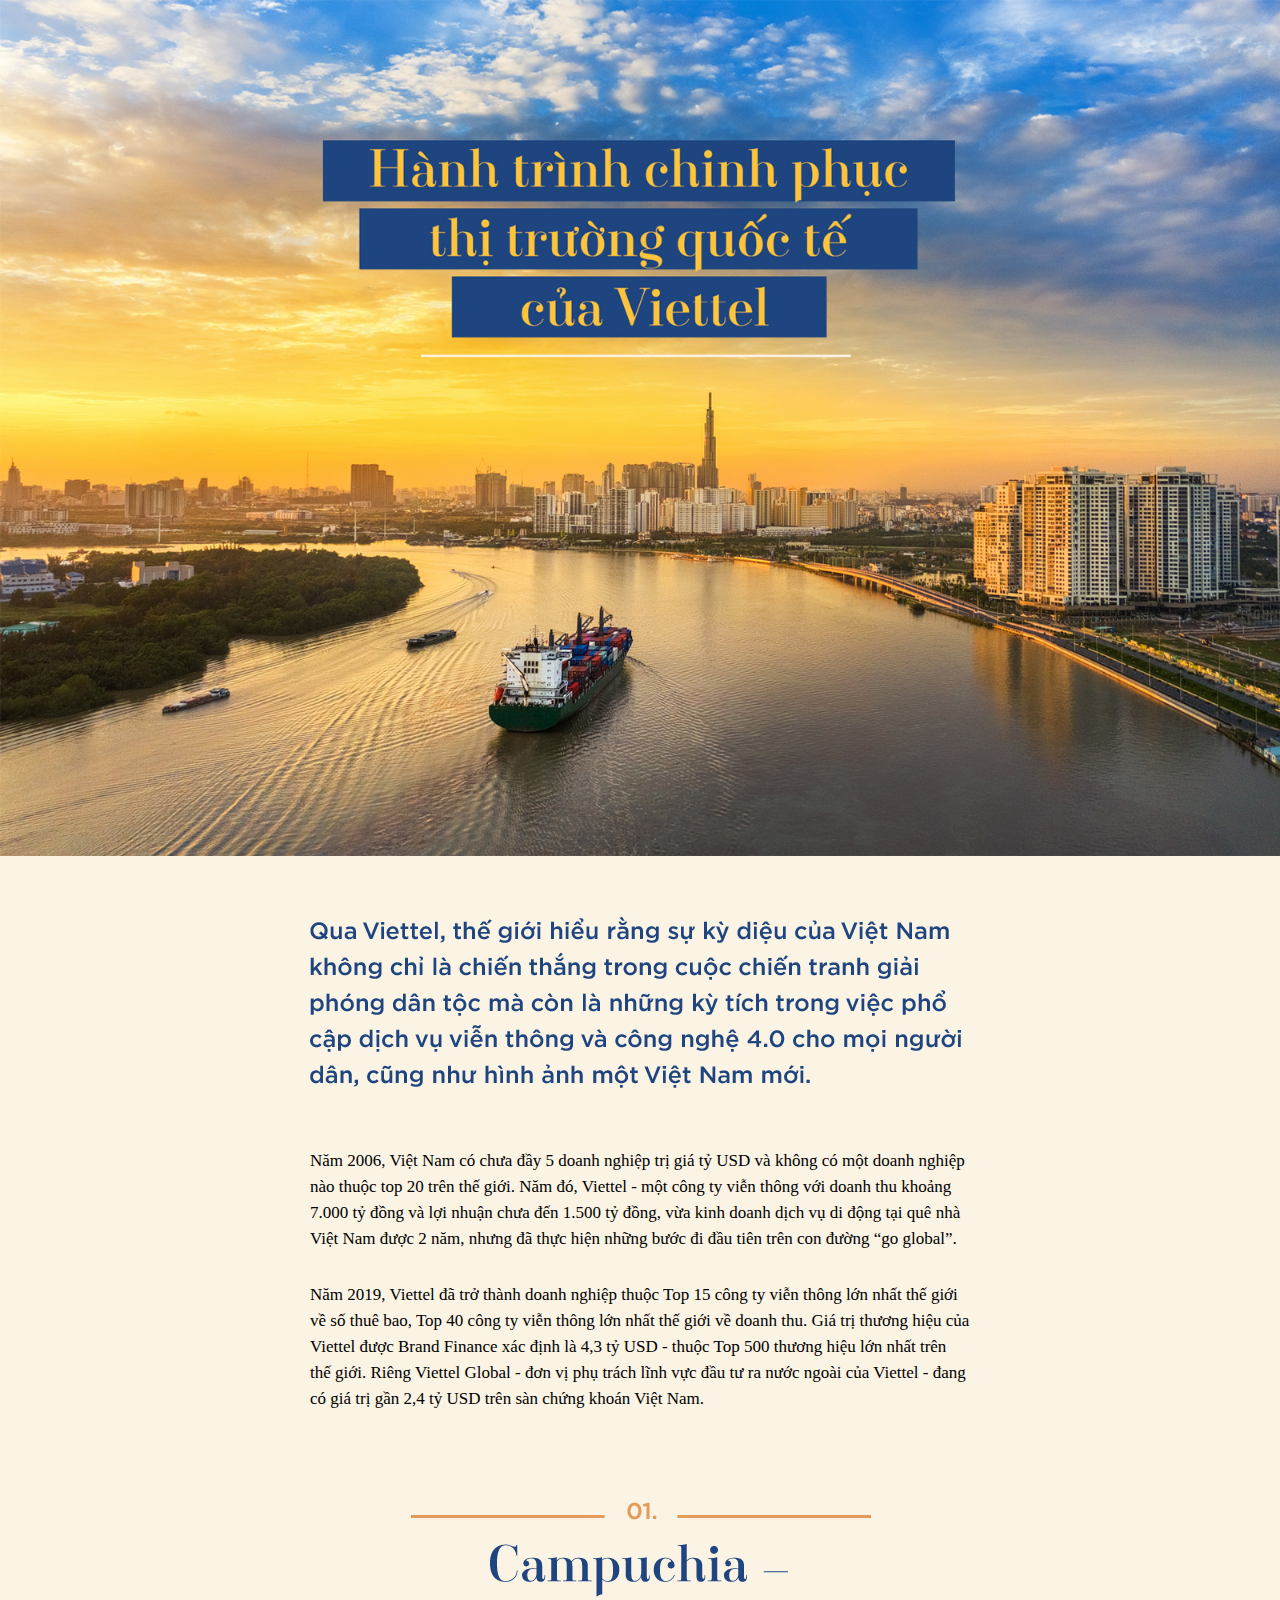
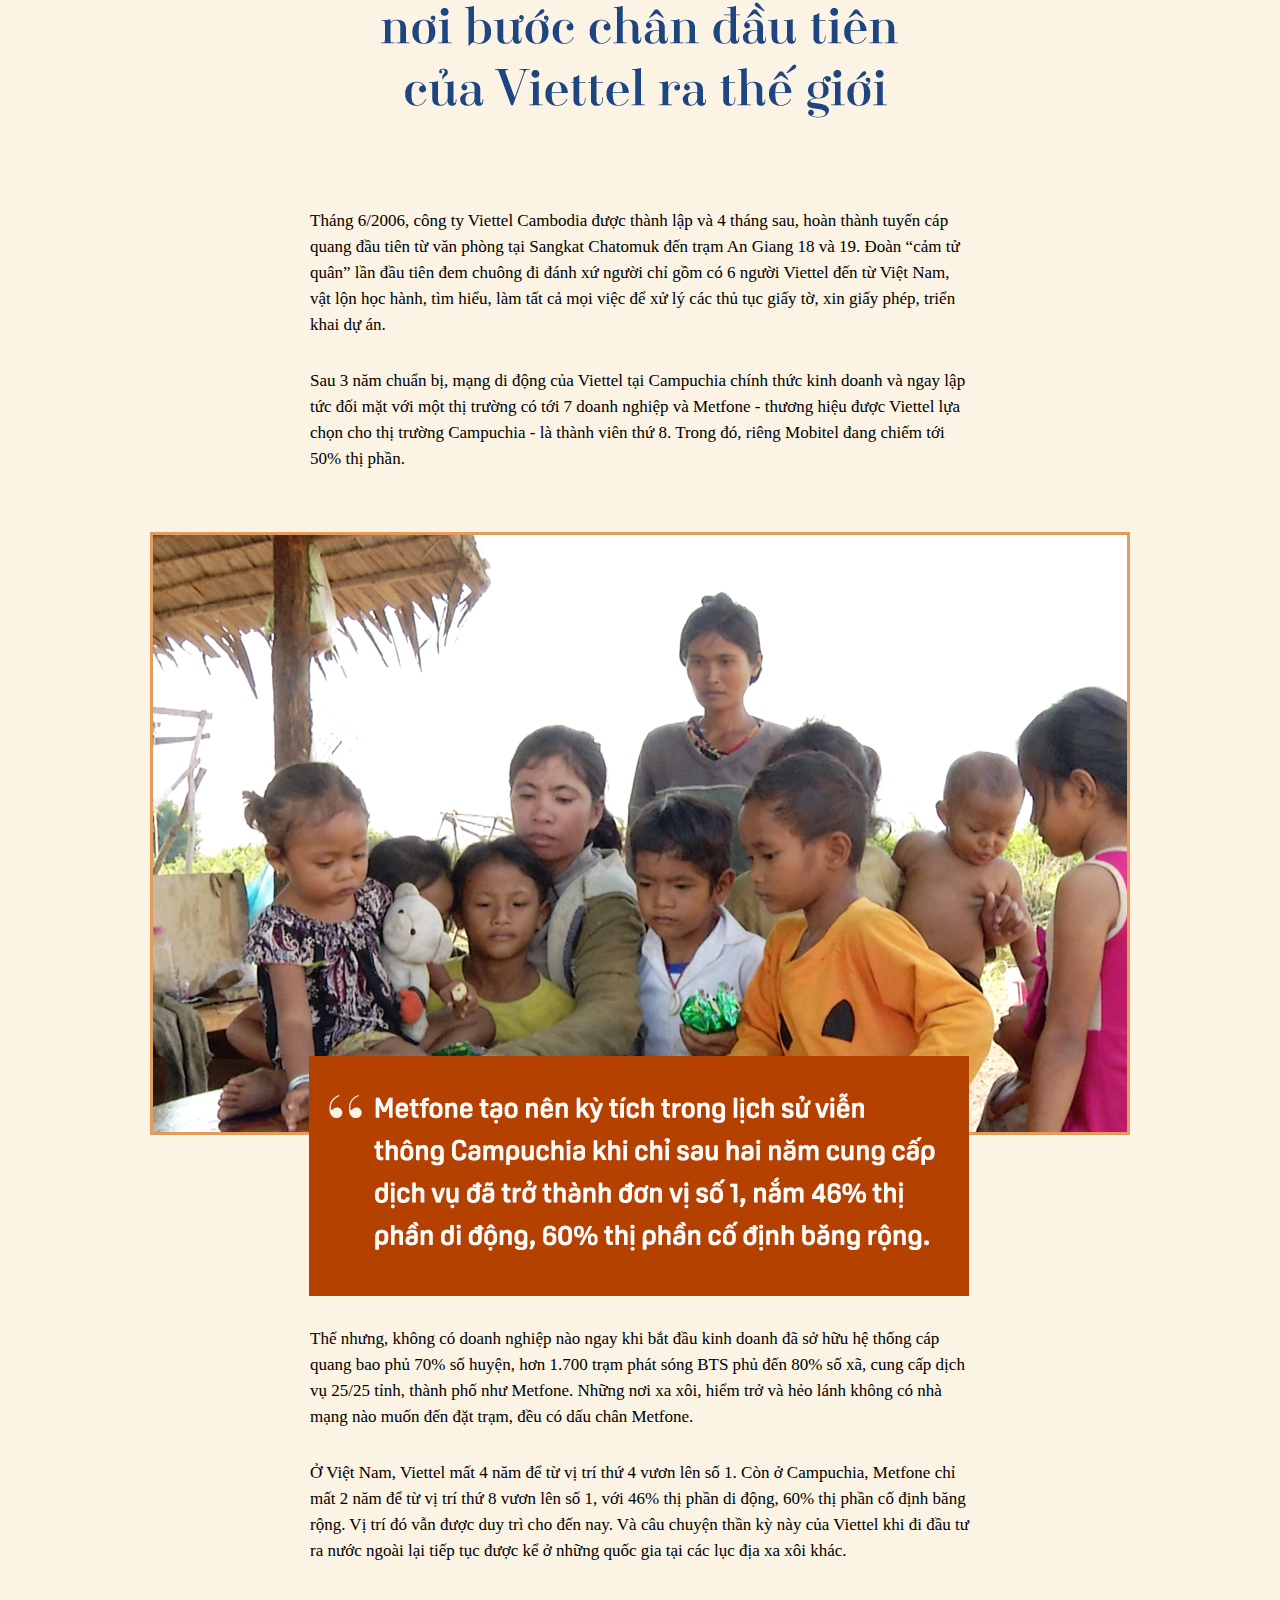
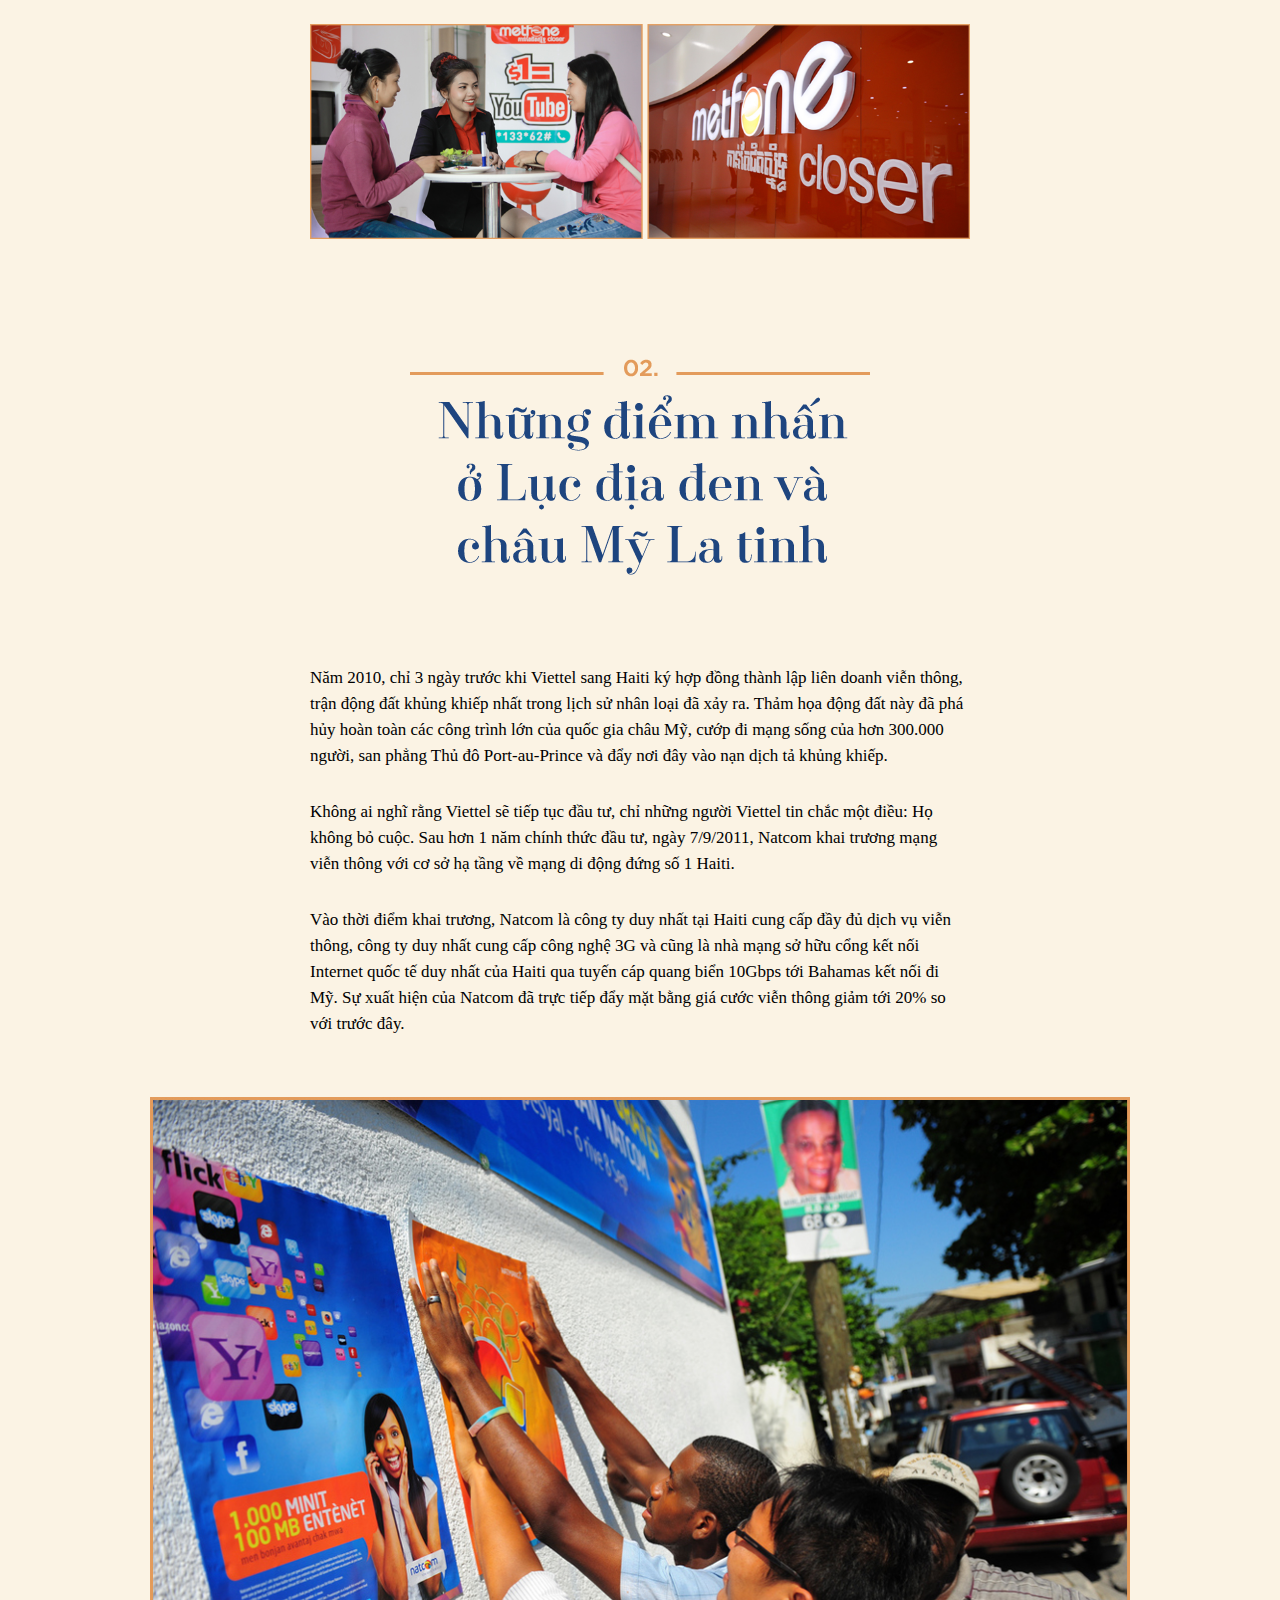
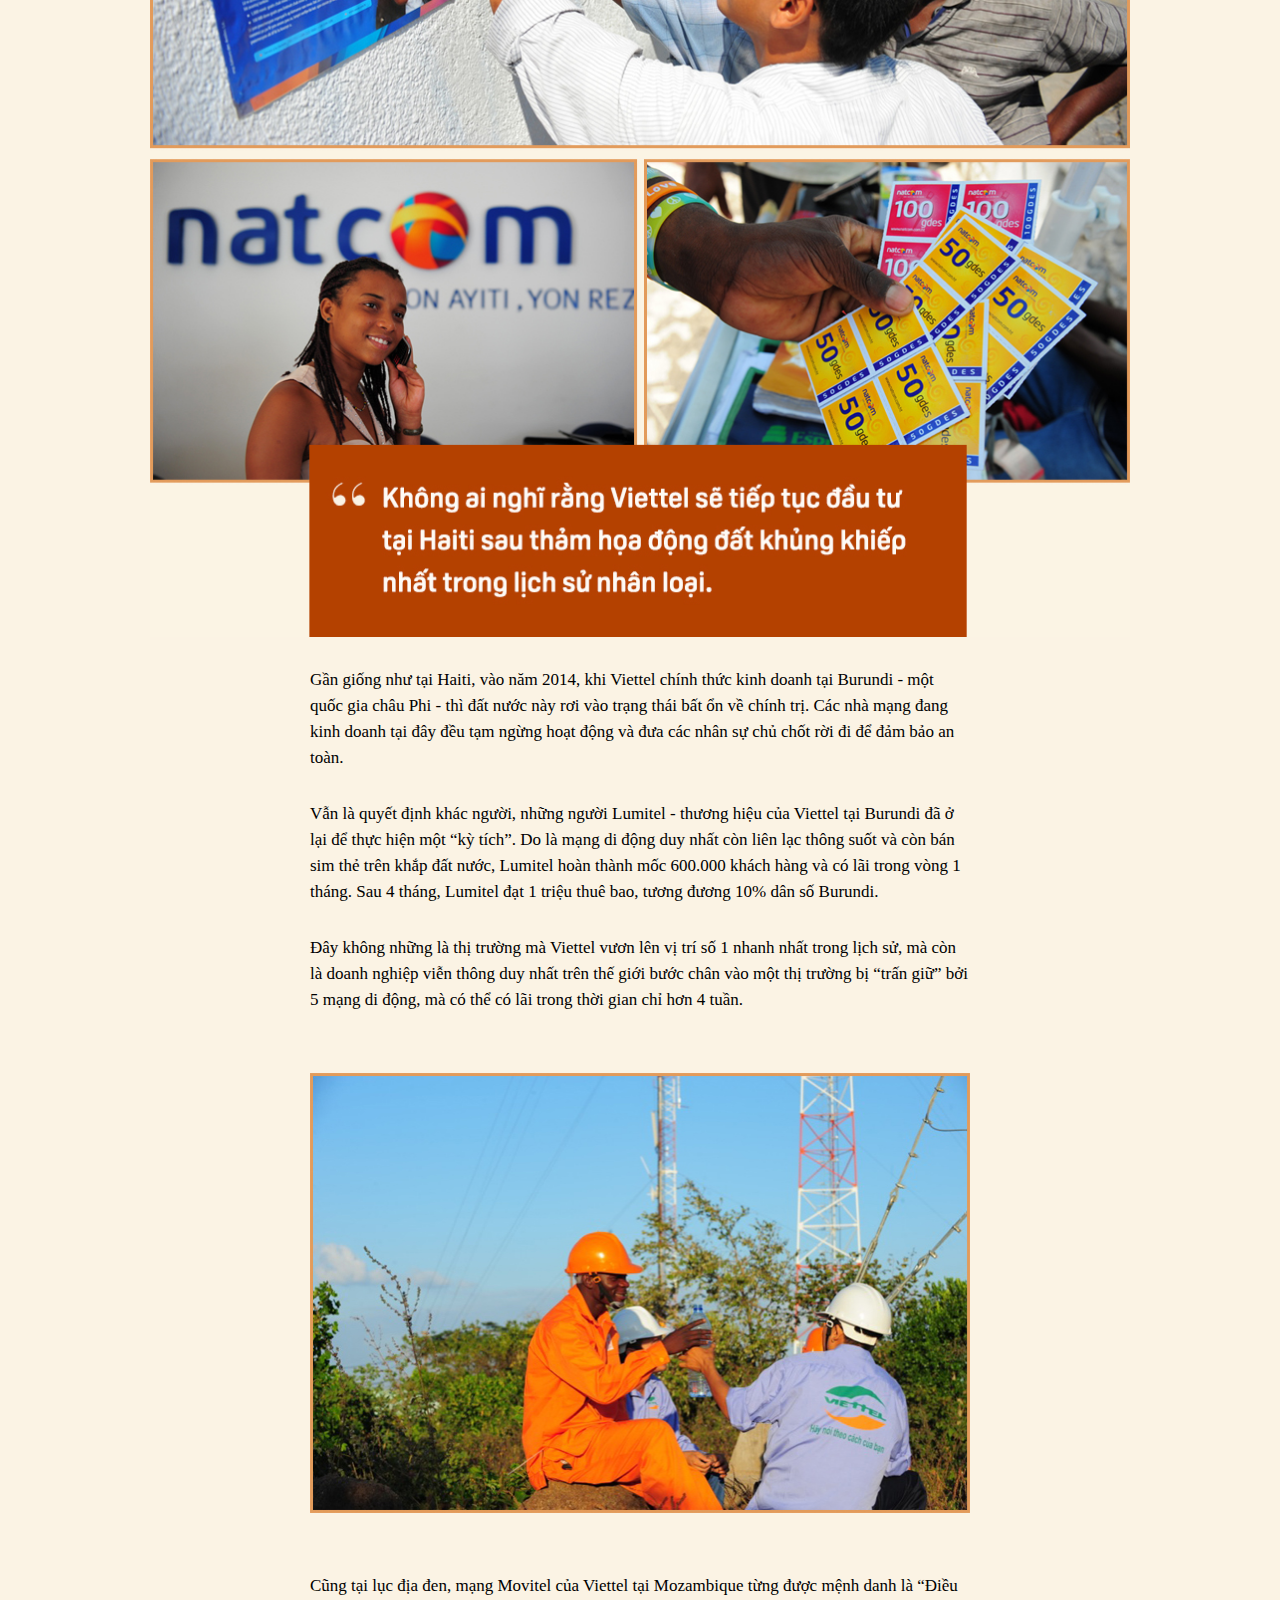
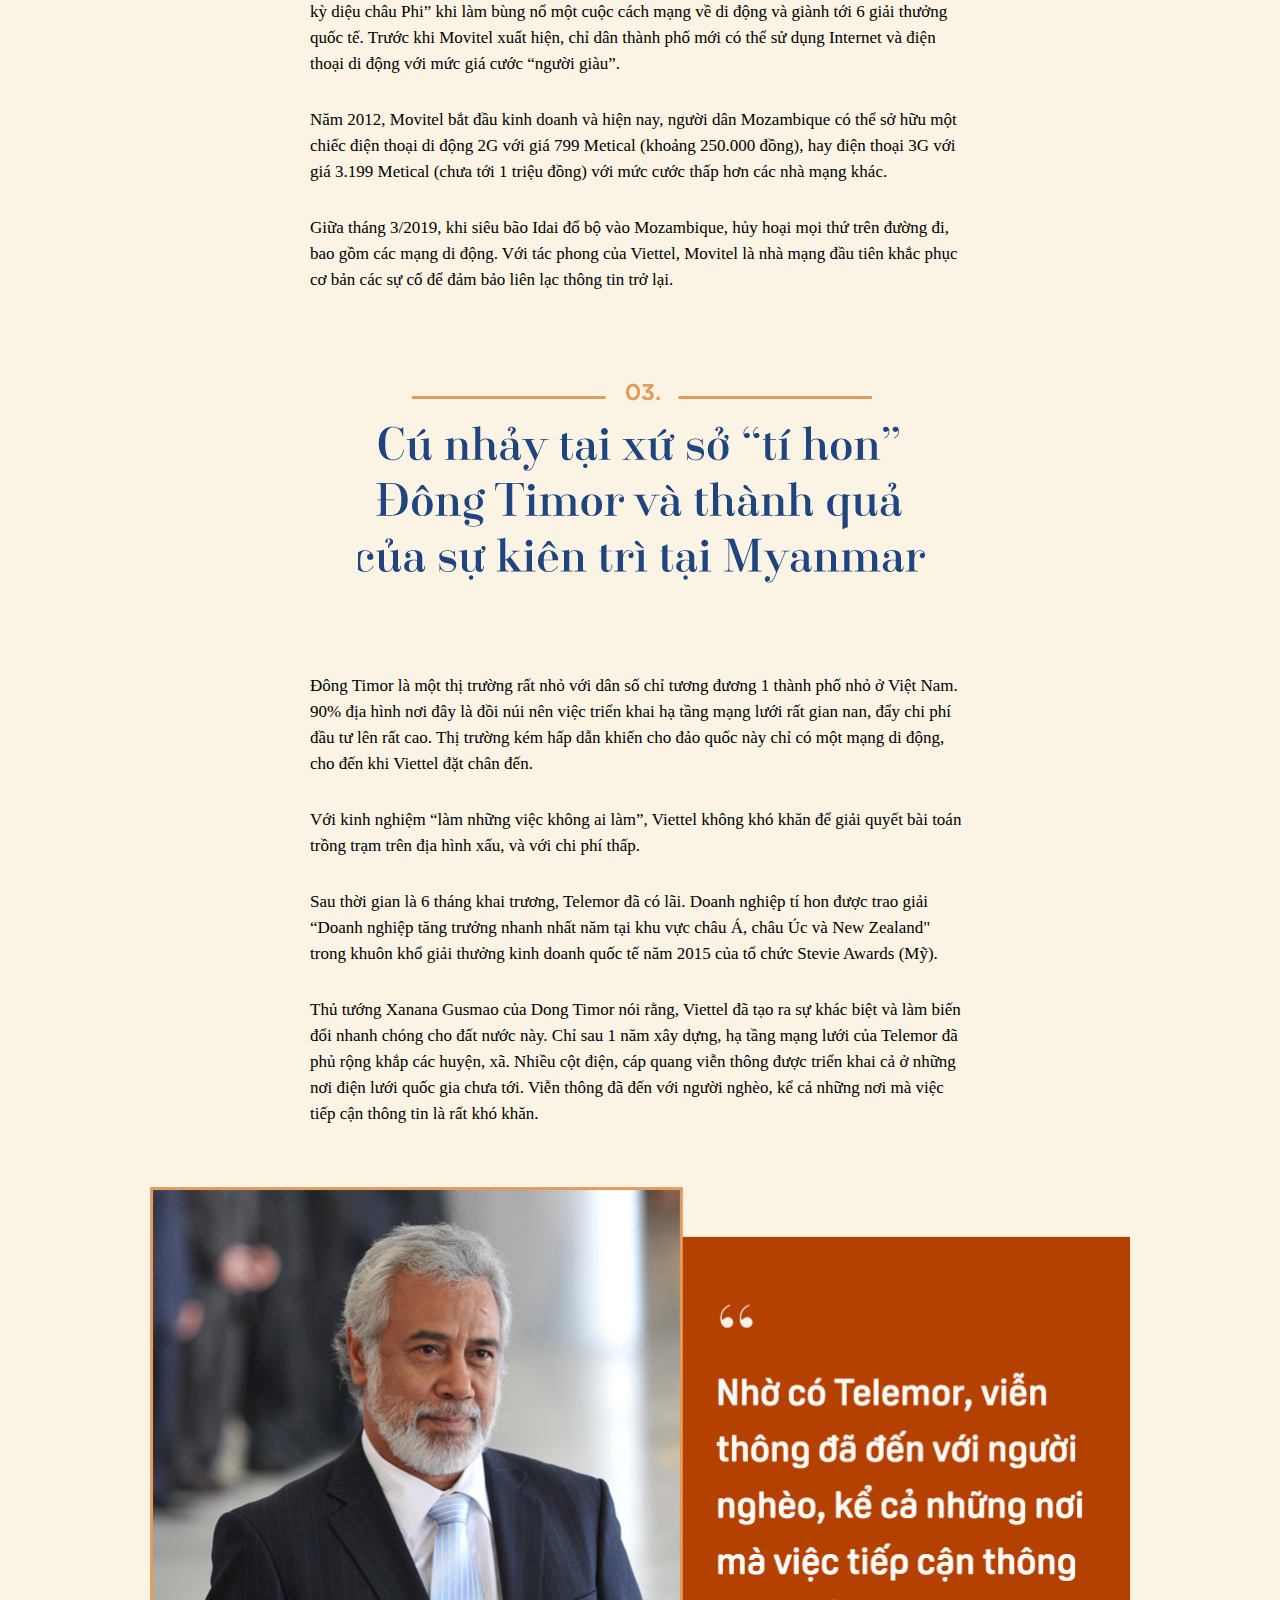
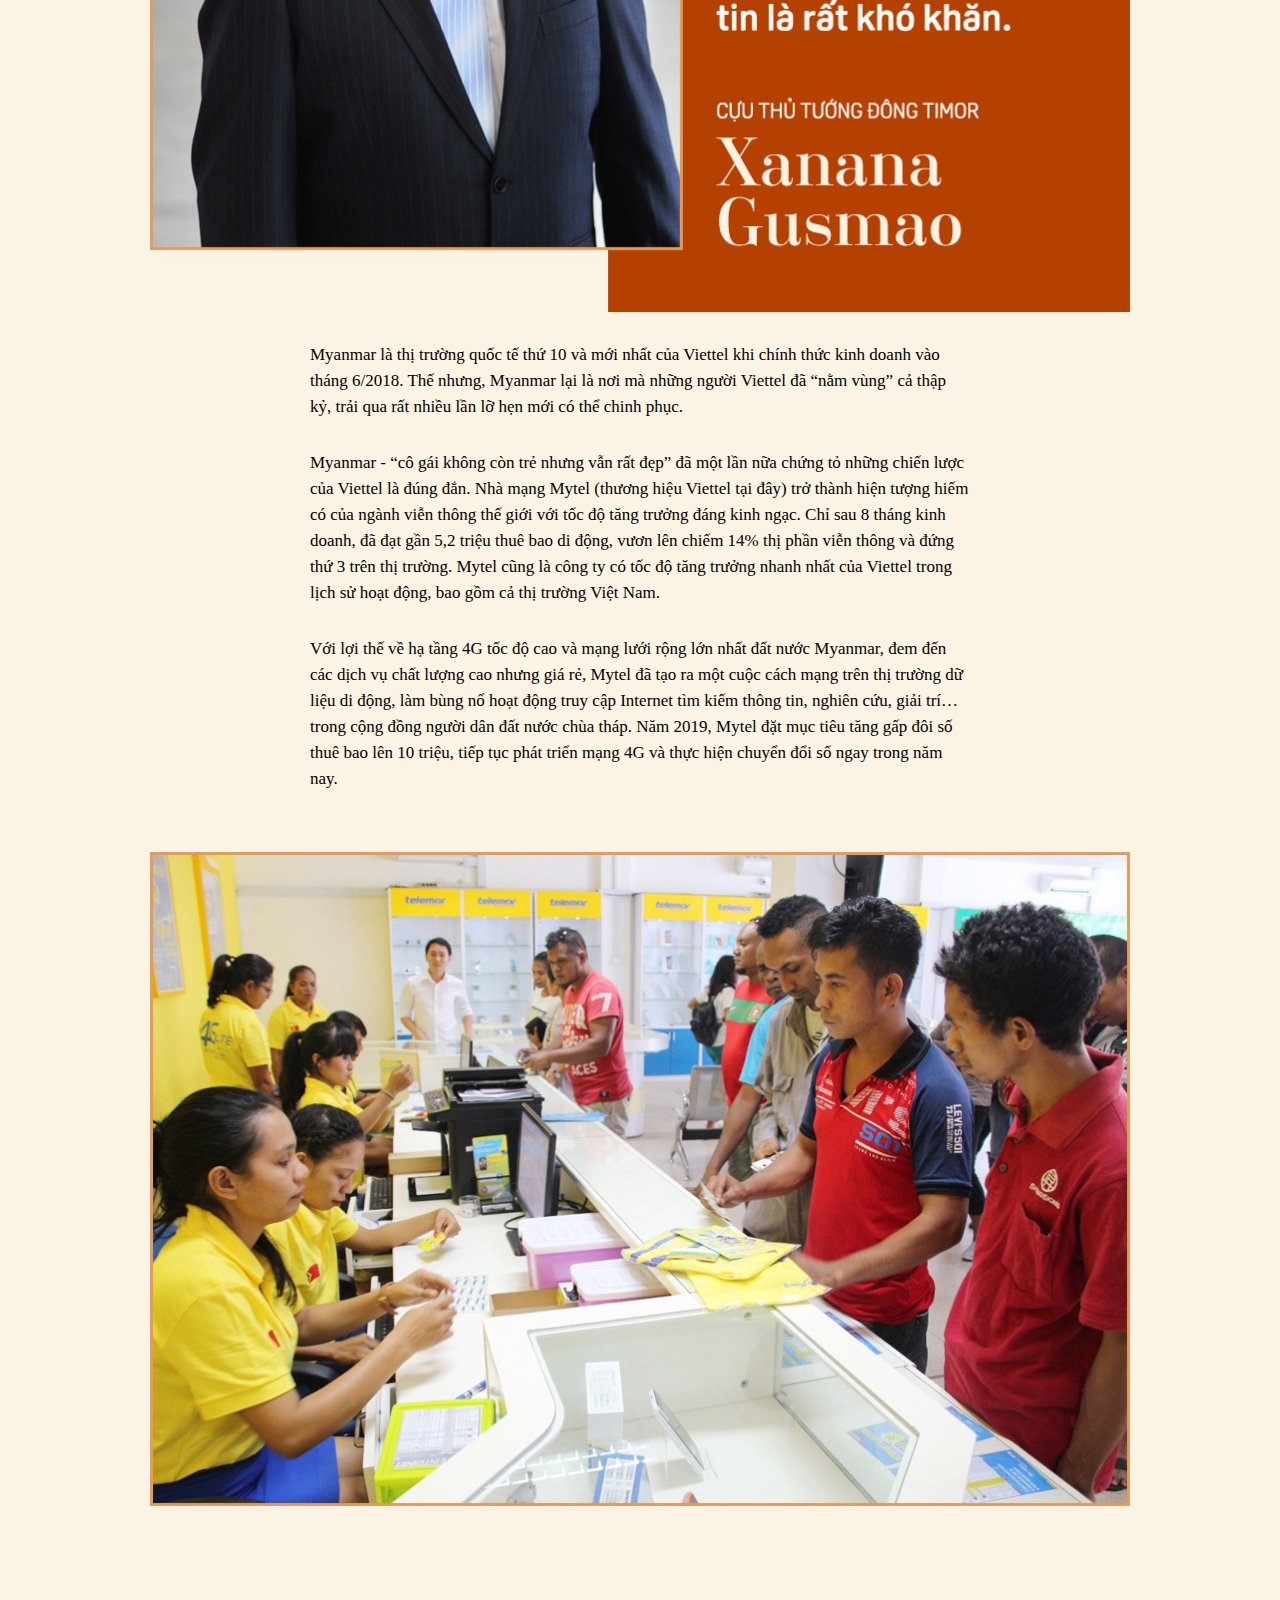
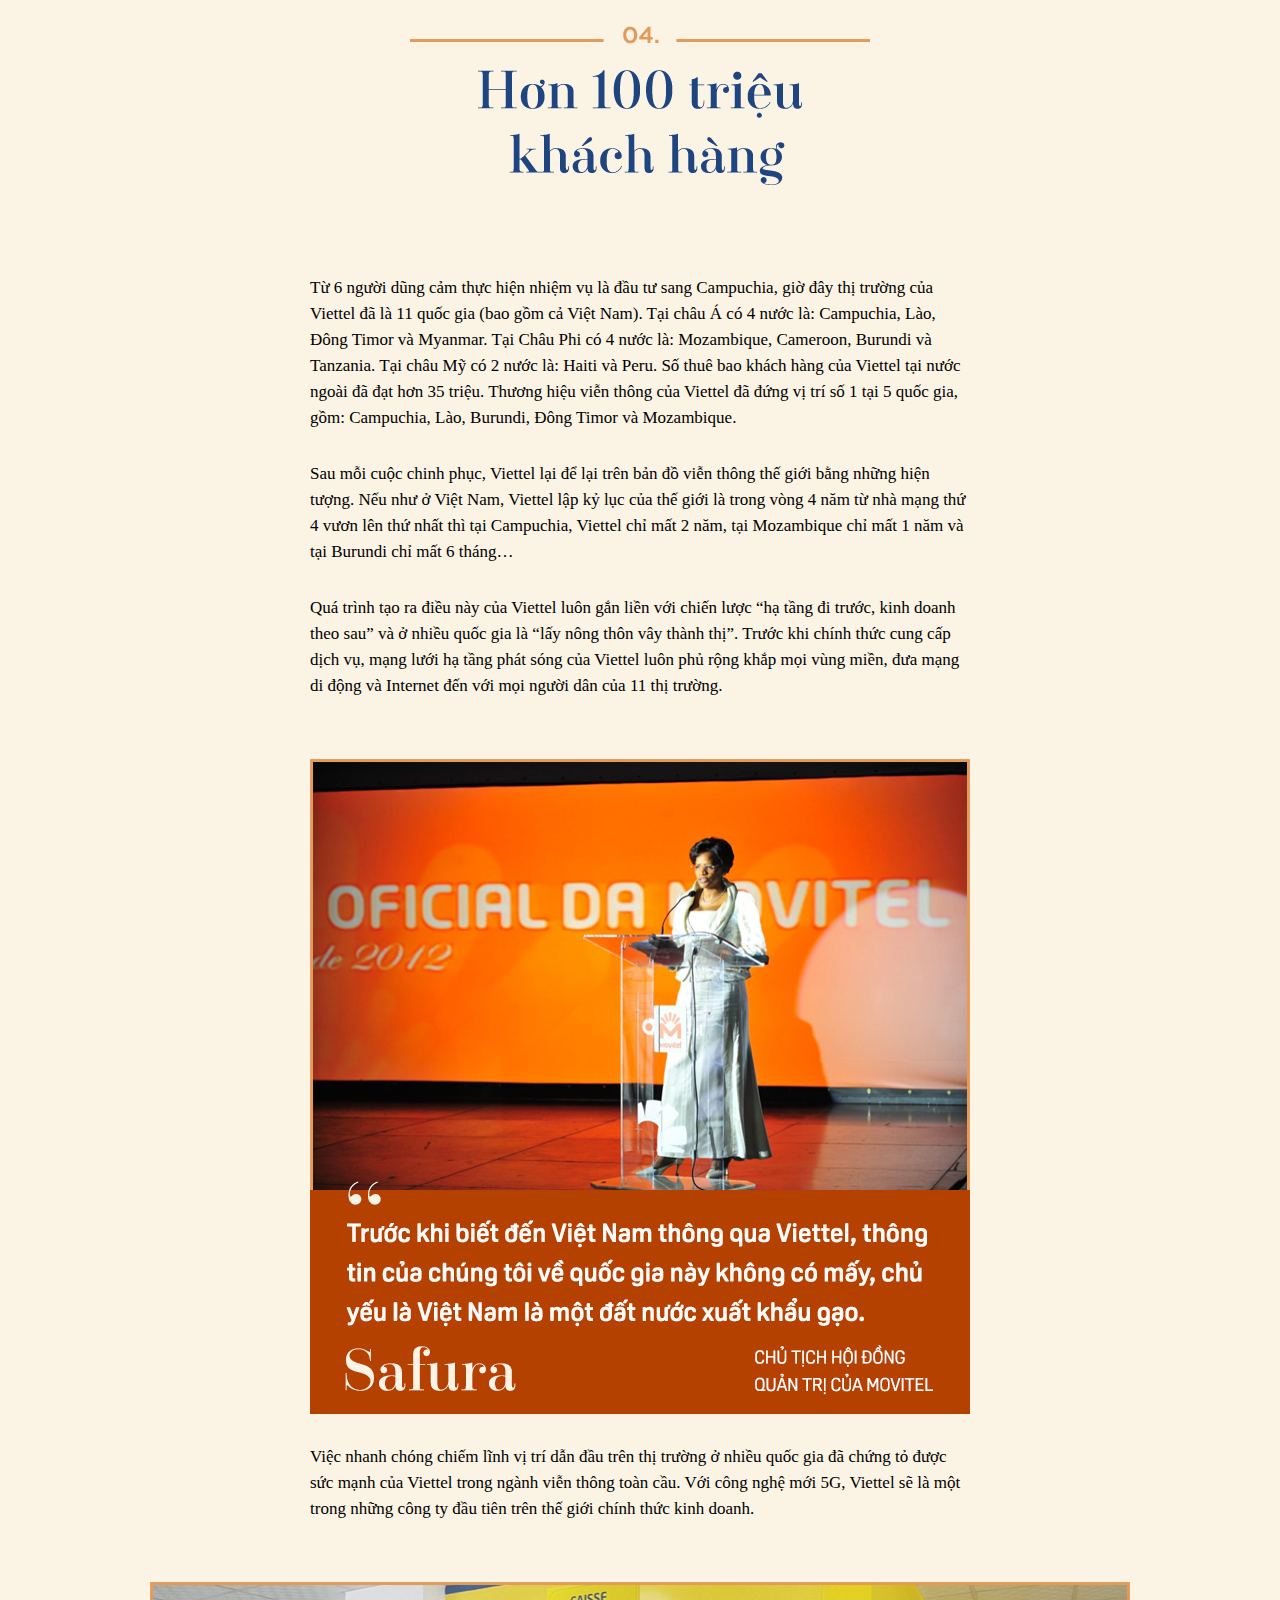
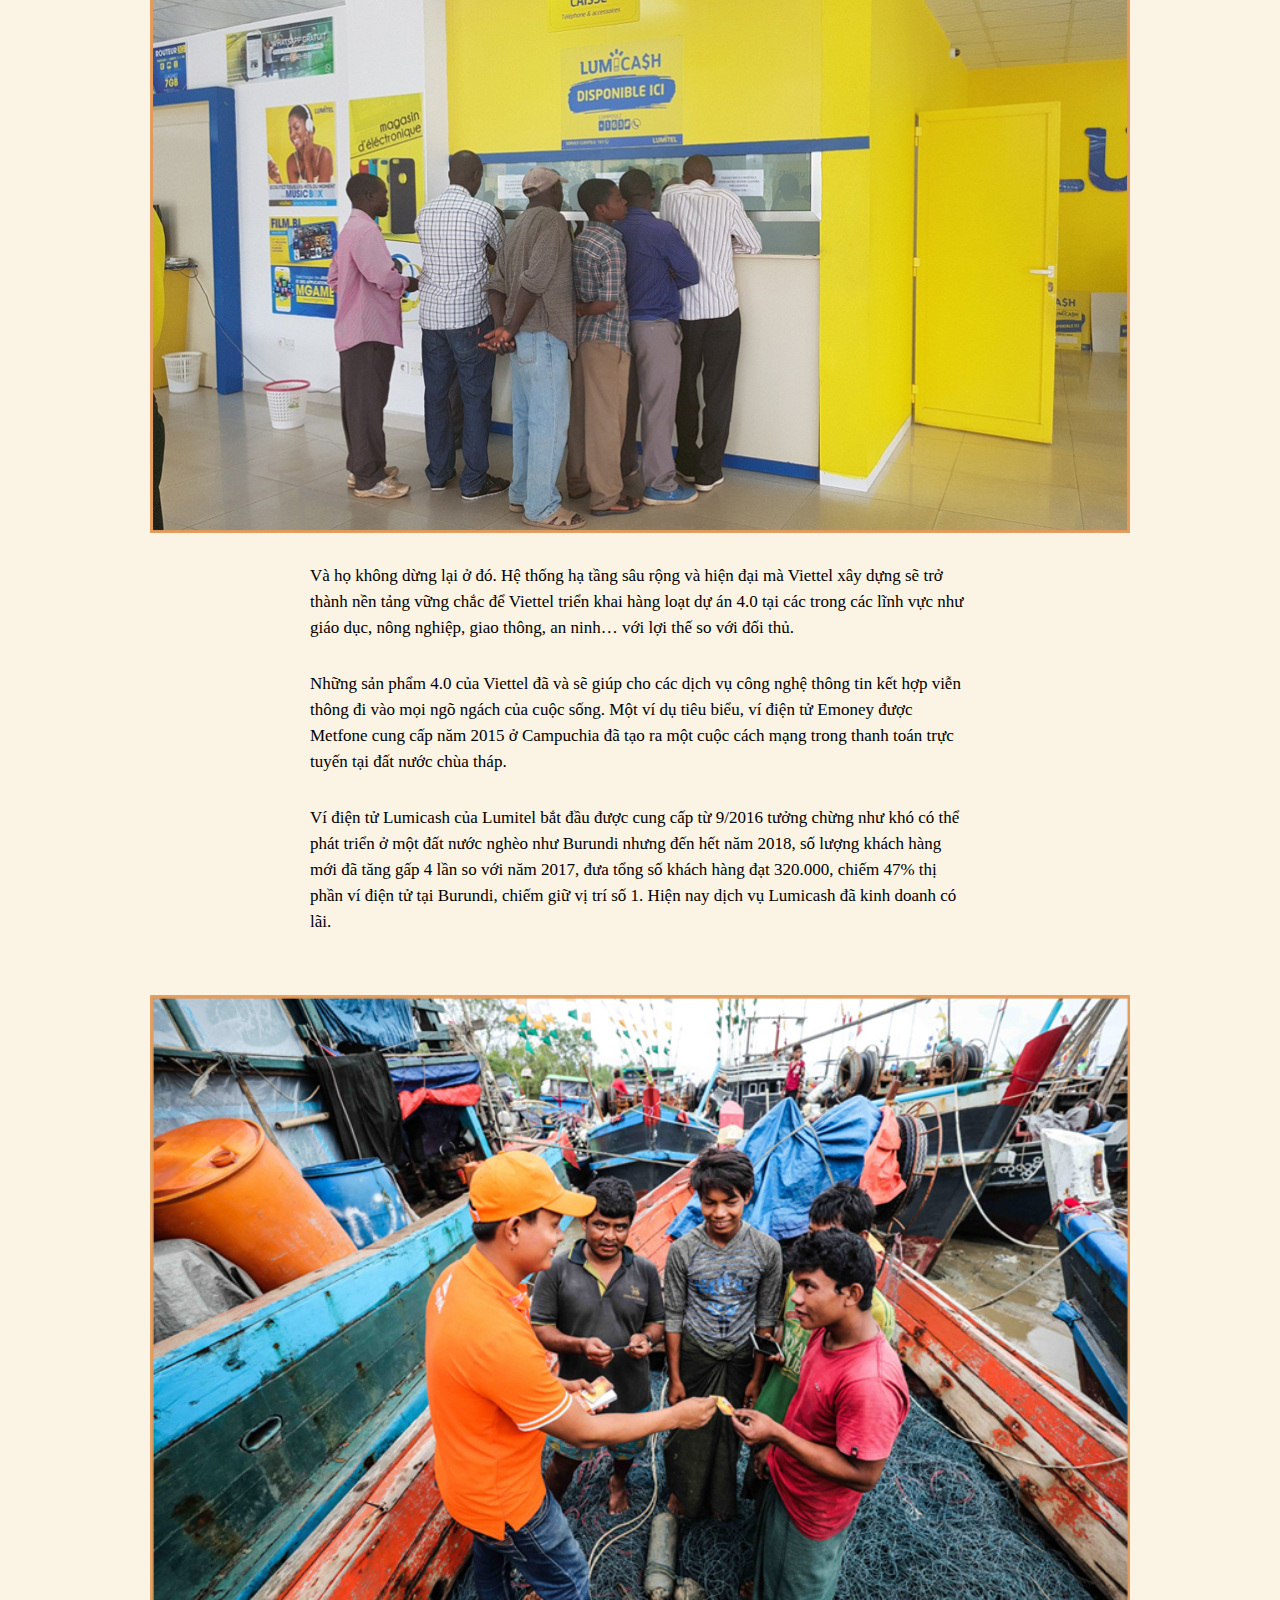
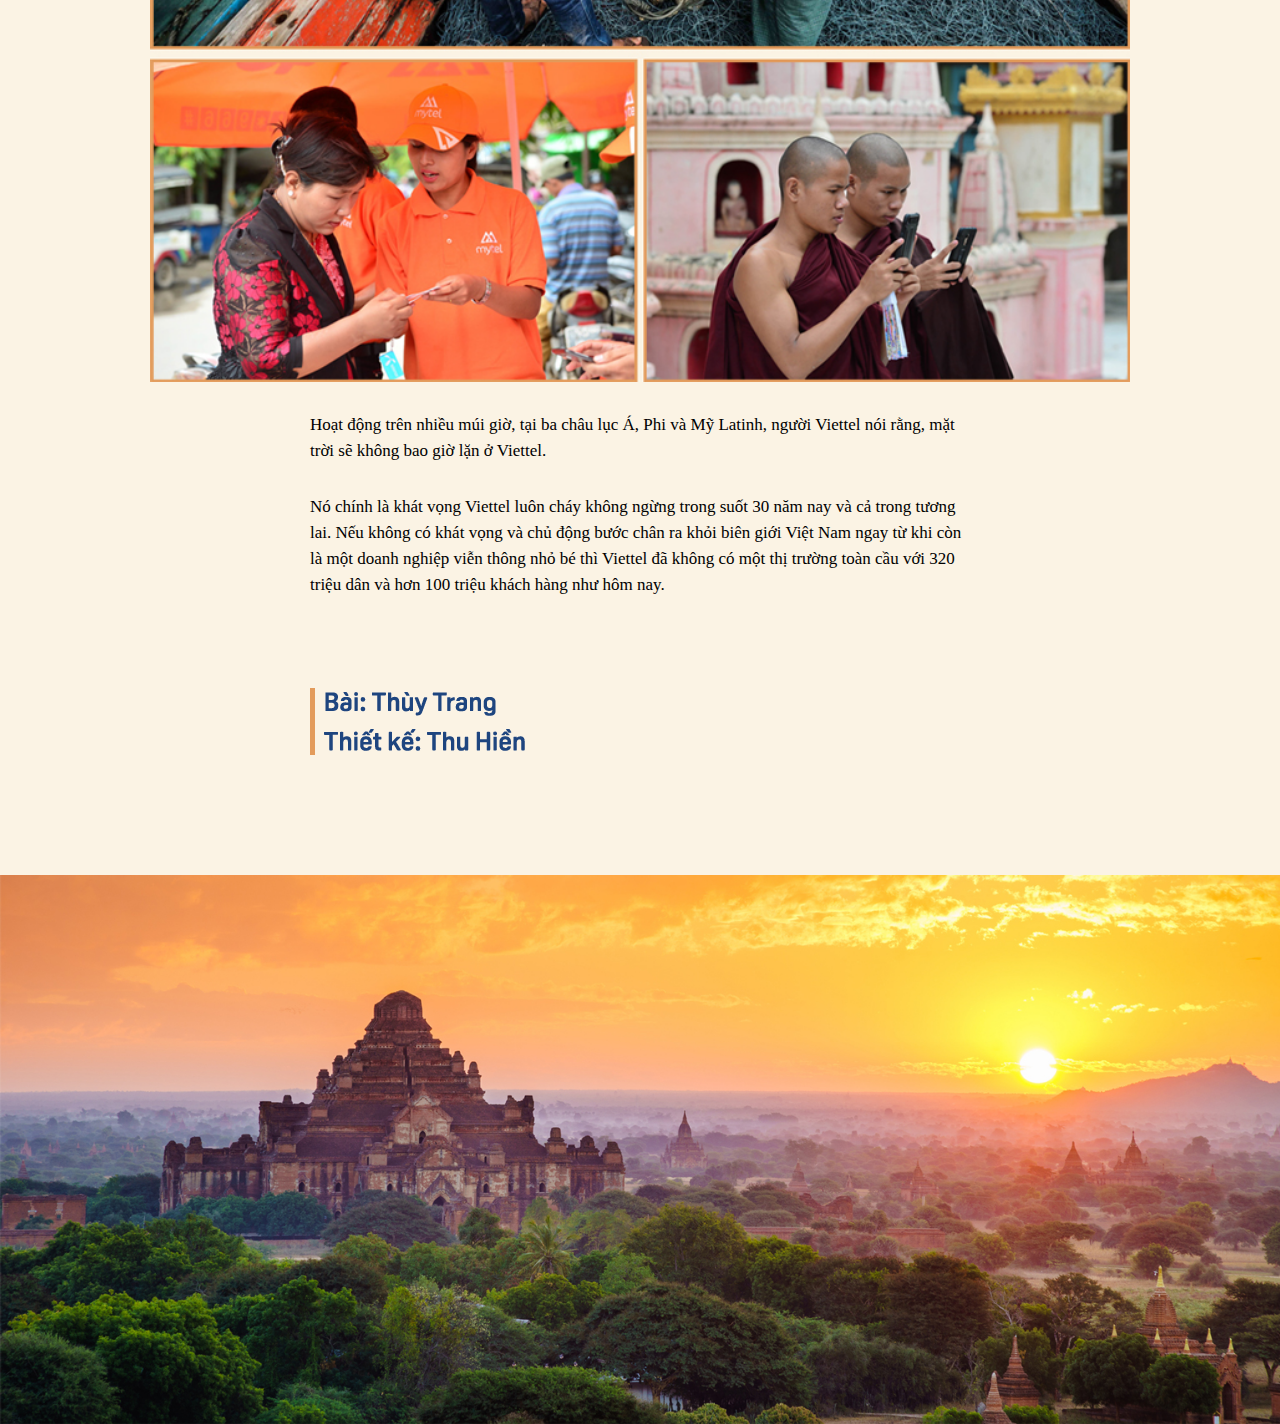
==== commit 01b5bbf0: "z" ====
--- a/responsive/index.html
+++ b/responsive/index.html
@@ -13,7 +13,7 @@
     <script src="https://dlthanh.github.io/Assets/js/wow.min.js"></script>
     <script>
         $(document).ready(function() {
-            new WOW().init();v
+            new WOW().init();
         })
     </script>
 </head>
@@ -31,9 +31,9 @@
         <div class="emag-main">
             <div class="emag-content">
                 <div class="w660 wow fadeInUp" data-wow-duration="1s">
-                    <p>Năm 2006, Việt Nam có chưa đầy 5 doanh nghiệp trị giá tỷ đô và không có một doanh nghiệp nào thuộc top 20 trên thế giới. Năm đó, Viettel – một công ty viễn thông với doanh thu khoảng 7.000 tỷ đồng và lợi nhuận chưa đến 1.500 tỷ đồng, vừa kinh doanh dịch vụ di động tại quê nhà Việt Nam được 2 năm, nhưng đã thực hiện những bước đi đầu tiên trên con đường “go global”.</p>
-
-                    <p>Năm 2019, Viettel đã trở thành doanh nghiệp thuộc Top 15 công ty viễn thông lớn nhất thế giới về số thuê bao, Top 40 công ty viễn thông lớn nhất thế giới về doanh thu. Giá trị thương hiệu của Viettel được Brand Finance xác định là 4,3 tỷ USD - thuộc Top 500 thương hiệu lớn nhất trên thế giới. Riêng Viettel Global – đơn vị phụ trách lĩnh vực đầu tư ra nước ngoài của Viettel – đang có giá trị gần 2,4 tỷ USD trên sàn chứng khoán Việt Nam.</p>
+                    <p>Năm 2006, Việt Nam có chưa đầy 5 doanh nghiệp trị giá tỷ USD và không có một doanh nghiệp nào thuộc top 20 trên thế giới. Năm đó, Viettel - một công ty viễn thông với doanh thu khoảng 7.000 tỷ đồng và lợi nhuận chưa đến 1.500 tỷ đồng, vừa kinh doanh dịch vụ di động tại quê nhà Việt Nam được 2 năm, nhưng đã thực hiện những bước đi đầu tiên trên con đường “go global”.</p>
+
+                    <p>Năm 2019, Viettel đã trở thành doanh nghiệp thuộc Top 15 công ty viễn thông lớn nhất thế giới về số thuê bao, Top 40 công ty viễn thông lớn nhất thế giới về doanh thu. Giá trị thương hiệu của Viettel được Brand Finance xác định là 4,3 tỷ USD - thuộc Top 500 thương hiệu lớn nhất trên thế giới. Riêng Viettel Global - đơn vị phụ trách lĩnh vực đầu tư ra nước ngoài của Viettel - đang có giá trị gần 2,4 tỷ USD trên sàn chứng khoán Việt Nam.</p>
                 </div>
 
                 <div class="emag-title w980 wow fadeInUp" data-wow-duration="1s" style="margin-top: 60px;">
@@ -43,7 +43,7 @@
                 <div class="w660 wow fadeInUp" data-wow-duration="1s">
                     <p>Tháng 6/2006, công ty Viettel Cambodia được thành lập và 4 tháng sau, hoàn thành tuyến cáp quang đầu tiên từ văn phòng tại Sangkat Chatomuk đến trạm An Giang 18 và 19. Đoàn “cảm tử quân” lần đầu tiên đem chuông đi đánh xứ người chỉ gồm có 6 người Viettel đến từ Việt Nam, vật lộn học hành, tìm hiểu, làm tất cả mọi việc để xử lý các thủ tục giấy tờ, xin giấy phép, triển khai dự án.</p>
 
-                    <p>Sau 3 năm chuẩn bị, mạng di động của Viettel tại Campuchia chính thức kinh doanh và ngay lập tức đối mặt với một thị trường có tới 7 doanh nghiệp và Metfone – thương hiệu được Viettel lựa chọn cho thị trường Campuchia – là thành viên thứ 8. Trong đó, riêng Mobitel đang chiếm tới 50% thị phần.</p>
+                    <p>Sau 3 năm chuẩn bị, mạng di động của Viettel tại Campuchia chính thức kinh doanh và ngay lập tức đối mặt với một thị trường có tới 7 doanh nghiệp và Metfone - thương hiệu được Viettel lựa chọn cho thị trường Campuchia - là thành viên thứ 8. Trong đó, riêng Mobitel đang chiếm tới 50% thị phần.</p>
                 </div>
 
                 <div class="w980 wow fadeInUp" data-wow-duration="1s">
@@ -53,7 +53,7 @@
                 <div class="w660 wow fadeInUp" data-wow-duration="1s">
                     <p>Thế nhưng, không có doanh nghiệp nào ngay khi bắt đầu kinh doanh đã sở hữu hệ thống cáp quang bao phủ 70% số huyện, hơn 1.700 trạm phát sóng BTS phủ đến 80% số xã, cung cấp dịch vụ 25/25 tỉnh, thành phố như Metfone. Những nơi xa xôi, hiểm trở và hẻo lánh không có nhà mạng nào muốn đến đặt trạm, đều có dấu chân Metfone.</p>
                     
-                    <p>Ở Việt Nam, Viettel mất 4 năm để từ vị trí thứ 4 vươn lên số 1, và là một kỳ tích chưa từng có của thế giới (2004-2008). Còn ở Campuchia, Metfone chỉ mất 2 năm để từ vị trí thứ 8 vươn lên số 1, với 46% thị phần di động, 60% thị phần cố định băng rộng. Vị trí đó vẫn được duy trì cho đến nay. Và câu chuyện thần kỳ này của Viettel khi đi đầu tư ra nước ngoài lại tiếp tục được kể ở những quốc gia tại các lục địa xa xôi khác.</p>
+                    <p>Ở Việt Nam, Viettel mất 4 năm để từ vị trí thứ 4 vươn lên số 1. Còn ở Campuchia, Metfone chỉ mất 2 năm để từ vị trí thứ 8 vươn lên số 1, với 46% thị phần di động, 60% thị phần cố định băng rộng. Vị trí đó vẫn được duy trì cho đến nay. Và câu chuyện thần kỳ này của Viettel khi đi đầu tư ra nước ngoài lại tiếp tục được kể ở những quốc gia tại các lục địa xa xôi khác.</p>
                 </div>
 
                 <div class="w660 wow fadeInUp" data-wow-duration="1s">
@@ -77,9 +77,9 @@
                 </div>
 
                 <div class="w660 wow fadeInUp" data-wow-duration="1s">
-                    <p>Gần giống như tại Haiti, vào năm 2014, khi Viettel chính thức kinh doanh tại Burundi – một quốc gia châu Phi – thì đất nước này rơi vào trạng thái bất ổn về chính trị. Các nhà mạng đang kinh doanh tại đây đều tạm ngừng hoạt động và đưa các nhân sự chủ chốt rời đi để đảm bảo an toàn.</p>
-
-                    <p>Vẫn là quyết định khác người, những người Lumitel – thương hiệu của Viettel tại Burundi đã ở lại để thực hiện một “kỳ tích”. Do là mạng di động duy nhất còn liên lạc thông suốt và còn bán sim thẻ trên khắp đất nước, Lumitel hoàn thành mốc 600.000 khách hàng và có lãi trong vòng 1 tháng. Sau 4 tháng, Lumitel đạt 1 triệu thuê bao, tương đương 10% dân số Burundi.</p>
+                    <p>Gần giống như tại Haiti, vào năm 2014, khi Viettel chính thức kinh doanh tại Burundi - một quốc gia châu Phi - thì đất nước này rơi vào trạng thái bất ổn về chính trị. Các nhà mạng đang kinh doanh tại đây đều tạm ngừng hoạt động và đưa các nhân sự chủ chốt rời đi để đảm bảo an toàn.</p>
+
+                    <p>Vẫn là quyết định khác người, những người Lumitel - thương hiệu của Viettel tại Burundi đã ở lại để thực hiện một “kỳ tích”. Do là mạng di động duy nhất còn liên lạc thông suốt và còn bán sim thẻ trên khắp đất nước, Lumitel hoàn thành mốc 600.000 khách hàng và có lãi trong vòng 1 tháng. Sau 4 tháng, Lumitel đạt 1 triệu thuê bao, tương đương 10% dân số Burundi.</p>
 
                     <p>Đây không những là thị trường mà Viettel vươn lên vị trí số 1 nhanh nhất trong lịch sử, mà còn là doanh nghiệp viễn thông duy nhất trên thế giới bước chân vào một thị trường bị “trấn giữ” bởi 5 mạng di động, mà có thể có lãi trong thời gian chỉ hơn 4 tuần.</p>
                 </div>
@@ -92,7 +92,9 @@
                 </div>
 
                 <div class="w660 wow fadeInUp" data-wow-duration="1s">
-                    <p>Cũng tại lục địa đen, mạng Movitel của Viettel tại Mozambique từng được mệnh danh là “Điều kỳ diệu châu Phi” khi làm bùng nổ một cuộc cách mạng về di động và giành tới 6 giải thưởng quốc tế. Trước khi Movitel xuất hiện, chỉ dân thành phố mới có thể sử dụng Internet và điện thoại di động với mức giá cước “người giàu”. Năm 2012, Movitel bắt đầu kinh doanh và hiện nay, người dân Mozambique có thể sở hữu một chiếc điện thoại di động 2G với giá 799 Metical (khoảng 250.000 đồng), hay điện thoại 3G với giá 3.199 Metical (chưa tới 1 triệu đồng) với mức cước thấp hơn các nhà mạng khác.</p>
+                    <p>Cũng tại lục địa đen, mạng Movitel của Viettel tại Mozambique từng được mệnh danh là “Điều kỳ diệu châu Phi” khi làm bùng nổ một cuộc cách mạng về di động và giành tới 6 giải thưởng quốc tế. Trước khi Movitel xuất hiện, chỉ dân thành phố mới có thể sử dụng Internet và điện thoại di động với mức giá cước “người giàu”.</p>
+
+                    <p>Năm 2012, Movitel bắt đầu kinh doanh và hiện nay, người dân Mozambique có thể sở hữu một chiếc điện thoại di động 2G với giá 799 Metical (khoảng 250.000 đồng), hay điện thoại 3G với giá 3.199 Metical (chưa tới 1 triệu đồng) với mức cước thấp hơn các nhà mạng khác.</p>
 
                     <p>Giữa tháng 3/2019, khi siêu bão Idai đổ bộ vào Mozambique, hủy hoại mọi thứ trên đường đi, bao gồm các mạng di động. Với tác phong của Viettel, Movitel là nhà mạng đầu tiên khắc phục cơ bản các sự cố để đảm bảo liên lạc thông tin trở lại.</p>
                 </div>
@@ -102,11 +104,13 @@
                 </div>
 
                 <div class="w660 wow fadeInUp" data-wow-duration="1s">
-                    <p>Đông Timor là một thị trường rất nhỏ với dân số chỉ tương đương 1 thành phố nhỏ ở Việt Nam. 90% địa hình nơi đây là đồi núi nên việc triển khai hạ tầng mạng lưới rất gian nan, đẩy chi phí đầu tư lên rất cao. Thị trường kém hấp dẫn khiến cho đảo quốc này chỉ có một mạng di động, cho đến khi Viettel đặt chân đến. Với kinh nghiệm “làm những việc không ai làm”, Viettel không khó khăn để giải quyết bài toán trồng trạm trên địa hình xấu, và với chi phí thấp.</p>
-
-                    <p>Sau thời gian siêu tốc là 6 tháng khai trương, Telemor đã có lãi. Doanh nghiệp tí hon được trao giải “Doanh nghiệp tăng trưởng nhanh nhất năm tại khu vực châu Á, châu Úc và New Zealand" trong khuôn khổ Giải thưởng Kinh doanh Quốc tế năm 2015 của tổ chức Stevie Awards (Mỹ).</p>
-
-                    <p>Thủ tướng Xanana Gusmao của Đông Timor nói rằng, Viettel đã tạo ra sự khác biệt và làm biến đổi nhanh chóng cho đất nước này. Chỉ sau 1 năm xây dựng, hạ tầng mạng lưới của Telemor đã phủ rộng khắp các huyện, xã. Nhiều cột điện, cáp quang viễn thông được triển khai cả ở những nơi điện lưới quốc gia chưa tới. Viễn thông đã đến với người nghèo, kể cả những nơi mà việc tiếp cận thông tin là rất khó khăn.</p>
+                    <p>Đông Timor là một thị trường rất nhỏ với dân số chỉ tương đương 1 thành phố nhỏ ở Việt Nam. 90% địa hình nơi đây là đồi núi nên việc triển khai hạ tầng mạng lưới rất gian nan, đẩy chi phí đầu tư lên rất cao. Thị trường kém hấp dẫn khiến cho đảo quốc này chỉ có một mạng di động, cho đến khi Viettel đặt chân đến.</p>
+
+                    <p>Với kinh nghiệm “làm những việc không ai làm”, Viettel không khó khăn để giải quyết bài toán trồng trạm trên địa hình xấu, và với chi phí thấp.</p>
+
+                    <p>Sau thời gian là 6 tháng khai trương, Telemor đã có lãi. Doanh nghiệp tí hon được trao giải “Doanh nghiệp tăng trưởng nhanh nhất năm tại khu vực châu Á, châu Úc và New Zealand" trong khuôn khổ giải thưởng kinh doanh quốc tế năm 2015 của tổ chức Stevie Awards (Mỹ).</p>
+
+                    <p>Thủ tướng Xanana Gusmao của Dong Timor nói rằng, Viettel đã tạo ra sự khác biệt và làm biến đổi nhanh chóng cho đất nước này. Chỉ sau 1 năm xây dựng, hạ tầng mạng lưới của Telemor đã phủ rộng khắp các huyện, xã. Nhiều cột điện, cáp quang viễn thông được triển khai cả ở những nơi điện lưới quốc gia chưa tới. Viễn thông đã đến với người nghèo, kể cả những nơi mà việc tiếp cận thông tin là rất khó khăn.</p>
                 </div>
 
                 <div class="w980 wow fadeInUp" data-wow-duration="1s">
@@ -132,9 +136,9 @@
                 <div class="w660 wow fadeInUp" data-wow-duration="1s">
                     <p>Từ 6 người dũng cảm thực hiện nhiệm vụ là đầu tư sang Campuchia, giờ đây thị trường của Viettel đã là 11 quốc gia (bao gồm cả Việt Nam). Tại châu Á có 4 nước là: Campuchia, Lào, Đông Timor và Myanmar. Tại Châu Phi có 4 nước là: Mozambique, Cameroon, Burundi và Tanzania. Tại châu Mỹ có 2 nước là: Haiti và Peru. Số thuê bao khách hàng của Viettel tại nước ngoài đã đạt hơn 35 triệu. Thương hiệu viễn thông của Viettel đã đứng vị trí số 1 tại 5 quốc gia, gồm: Campuchia, Lào, Burundi, Đông Timor và Mozambique.</p>
 
-                    <p>Sau mỗi cuộc chinh phục, Viettel lại để lại trên bản đồ viễn thông thế giới bằng những kỳ tích, những hiện tượng. Nếu như ở Việt Nam, Viettel lập kỷ lục của thế giới là trong vòng 4 năm từ nhà mạng thứ 4 vươn lên thứ nhất thì tại Campuchia, Viettel chỉ mất 2 năm, tại Mozambique chỉ mất 1 năm và tại Burundi chỉ mất 6 tháng…</p>
-
-                    <p>Quá trình tạo ra điều kỳ diệu của Viettel luôn gắn liền với chiến lược “hạ tầng đi trước, kinh doanh theo sau” và ở nhiều quốc gia là “lấy nông thôn vây thành thị”. Trước khi chính thức cung cấp dịch vụ, mạng lưới hạ tầng phát sóng của Viettel luôn phủ rộng khắp mọi vùng miền, đưa mạng di động và Internet đến với mọi người dân của 11 thị trường.</p>
+                    <p>Sau mỗi cuộc chinh phục, Viettel lại để lại trên bản đồ viễn thông thế giới bằng những hiện tượng. Nếu như ở Việt Nam, Viettel lập kỷ lục của thế giới là trong vòng 4 năm từ nhà mạng thứ 4 vươn lên thứ nhất thì tại Campuchia, Viettel chỉ mất 2 năm, tại Mozambique chỉ mất 1 năm và tại Burundi chỉ mất 6 tháng…</p>
+
+                    <p>Quá trình tạo ra điều này của Viettel luôn gắn liền với chiến lược “hạ tầng đi trước, kinh doanh theo sau” và ở nhiều quốc gia là “lấy nông thôn vây thành thị”. Trước khi chính thức cung cấp dịch vụ, mạng lưới hạ tầng phát sóng của Viettel luôn phủ rộng khắp mọi vùng miền, đưa mạng di động và Internet đến với mọi người dân của 11 thị trường.</p>
                 </div>
 
                 <div class="w660 wow fadeInUp" data-wow-duration="1s">
@@ -142,10 +146,6 @@
                 </div>
 
                 <div class="w660 wow fadeInUp" data-wow-duration="1s">
-                    <p>“Việt Nam mà có viễn thông ư? Bà sẽ thua” - bà Safura, Ủy viên Trung ương Đảng Frelimo, Chủ tịch Hội đồng Quản trị của Movitel nhớ lại câu hỏi mà mình luôn phải đối mặt khi quyết định hợp tác với Viettel để mở mạng di động tại Mozambique.</p>
-
-                    <p>“Trước khi biết đến Việt Nam thông qua Viettel, thông tin của chúng tôi về quốc gia này không có mấy, chủ yếu là Việt Nam là một đất nước xuất khẩu gạo. Và không thể thiếu là ấn tượng về chiến tranh ở Việt Nam, những bộ phim của Việt Nam được chiếu ở đây cũng như thông tin về những cuộc cách mạng trong lịch sử của hai nước”, bà Safura chia sẻ. Nhưng bây giờ, mọi suy nghĩ đã thay đổi và Chủ tịch HĐQT Movitel rất tự hào với quyết định năm xưa của mình.</p>
-
                     <p>Việc nhanh chóng chiếm lĩnh vị trí dẫn đầu trên thị trường ở nhiều quốc gia đã chứng tỏ được sức mạnh của Viettel trong ngành viễn thông toàn cầu. Với công nghệ mới 5G, Viettel sẽ là một trong những công ty đầu tiên trên thế giới chính thức kinh doanh.</p>
                 </div>
 
@@ -154,7 +154,7 @@
                 </div>
 
                 <div class="w660 wow fadeInUp" data-wow-duration="1s">
-                    <p>Và họ không dừng lại ở đó. Hệ thống hạ tầng sâu rộng và hiện đại mà Viettel xây dựng sẽ trở thành nền tảng vững chắc để Viettel triển khai hàng loạt dự án 4.0 tại các trong các lĩnh vực như giáo dục, nông nghiệp, giao thông, an ninh… với lợi thế vượt trội so với đối thủ.</p>
+                    <p>Và họ không dừng lại ở đó. Hệ thống hạ tầng sâu rộng và hiện đại mà Viettel xây dựng sẽ trở thành nền tảng vững chắc để Viettel triển khai hàng loạt dự án 4.0 tại các trong các lĩnh vực như giáo dục, nông nghiệp, giao thông, an ninh… với lợi thế so với đối thủ.</p>
 
                     <p>Những sản phẩm 4.0 của Viettel đã và sẽ giúp cho các dịch vụ công nghệ thông tin kết hợp viễn thông đi vào mọi ngõ ngách của cuộc sống. Một ví dụ tiêu biểu, ví điện tử Emoney được Metfone cung cấp năm 2015 ở Campuchia đã tạo ra một cuộc cách mạng trong thanh toán trực tuyến tại đất nước chùa tháp.</p>
 
@@ -168,9 +168,7 @@
                 <div class="w660 wow fadeInUp" data-wow-duration="1s">
                     <p>Hoạt động trên nhiều múi giờ, tại ba châu lục Á, Phi và Mỹ Latinh, người Viettel nói rằng, mặt trời sẽ không bao giờ lặn ở Viettel.</p>
 
-                    <p>Nhưng đó không chỉ là vầng mặt trời của tự nhiên, mà nó chính là khát vọng Viettel luôn cháy không ngừng trong suốt 30 năm nay và cả trong tương lai. Nếu không có khát vọng và chủ động bước chân ra khỏi biên giới Việt Nam ngay từ khi còn là một doanh nghiệp viễn thông nhỏ bé thì Viettel đã không có một thị trường toàn cầu với 320 triệu dân và hơn 100 triệu khách hàng như hôm nay.</p>
-
-                    <p>Và qua Viettel, thế giới hiểu rằng sự kỳ diệu của Việt Nam không chỉ là chiến thắng trong cuộc chiến tranh giải phóng dân tộc, không chỉ là thiên nhiên tươi đẹp hay thế mạnh về nông nghiệp, mà còn là những điều thần kỳ về viễn thông và công nghệ, đem đến sự “lột xác” cho Việt Nam và 10 quốc gia khác trên địa cầu.</p>
+                    <p>Nó chính là khát vọng Viettel luôn cháy không ngừng trong suốt 30 năm nay và cả trong tương lai. Nếu không có khát vọng và chủ động bước chân ra khỏi biên giới Việt Nam ngay từ khi còn là một doanh nghiệp viễn thông nhỏ bé thì Viettel đã không có một thị trường toàn cầu với 320 triệu dân và hơn 100 triệu khách hàng như hôm nay.</p>
                 </div>
 
                 <div class="emag-credit w660 wow fadeInUp" data-wow-duration="1s">
@@ -187,145 +185,143 @@
 
     <!-- Mobile View -->
     <div class="emag-wrapper mobile">
-            <div class="emag-cover">
-                    <img src="images/mobile/cover.jpg" alt="">
-                </div>
-        
-                <div class="emag-sapo">
-                    <img src="images/mobile/sapo.png" alt="">
-                </div>
-        
-                <div class="emag-main">
-                    <div class="emag-content">
-                        <p>Năm 2006, Việt Nam có chưa đầy 5 doanh nghiệp trị giá tỷ đô và không có một doanh nghiệp nào thuộc top 20 trên thế giới. Năm đó, Viettel – một công ty viễn thông với doanh thu khoảng 7.000 tỷ đồng và lợi nhuận chưa đến 1.500 tỷ đồng, vừa kinh doanh dịch vụ di động tại quê nhà Việt Nam được 2 năm, nhưng đã thực hiện những bước đi đầu tiên trên con đường “go global”.</p>
-        
-                        <p>Năm 2019, Viettel đã trở thành doanh nghiệp thuộc Top 15 công ty viễn thông lớn nhất thế giới về số thuê bao, Top 40 công ty viễn thông lớn nhất thế giới về doanh thu. Giá trị thương hiệu của Viettel được Brand Finance xác định là 4,3 tỷ USD - thuộc Top 500 thương hiệu lớn nhất trên thế giới. Riêng Viettel Global – đơn vị phụ trách lĩnh vực đầu tư ra nước ngoài của Viettel – đang có giá trị gần 2,4 tỷ USD trên sàn chứng khoán Việt Nam.</p>
-                    </div>
-        
-                    <div class="emag-title">
-                        <img src="images/mobile/title-1.png" alt="">
-                    </div>
-        
-                    <div class="emag-content">
-                        <p>Tháng 6/2006, công ty Viettel Cambodia được thành lập và 4 tháng sau, hoàn thành tuyến cáp quang đầu tiên từ văn phòng tại Sangkat Chatomuk đến trạm An Giang 18 và 19. Đoàn “cảm tử quân” lần đầu tiên đem chuông đi đánh xứ người chỉ gồm có 6 người Viettel đến từ Việt Nam, vật lộn học hành, tìm hiểu, làm tất cả mọi việc để xử lý các thủ tục giấy tờ, xin giấy phép, triển khai dự án.</p>
-        
-                        <p>Sau 3 năm chuẩn bị, mạng di động của Viettel tại Campuchia chính thức kinh doanh và ngay lập tức đối mặt với một thị trường có tới 7 doanh nghiệp và Metfone – thương hiệu được Viettel lựa chọn cho thị trường Campuchia – là thành viên thứ 8. Trong đó, riêng Mobitel đang chiếm tới 50% thị phần.</p>
-                    </div>
-        
-                    <img src="images/mobile/img-1.jpg" alt="">
-        
-                    <div class="emag-content">
-                        <p>Thế nhưng, không có doanh nghiệp nào ngay khi bắt đầu kinh doanh đã sở hữu hệ thống cáp quang bao phủ 70% số huyện, hơn 1.700 trạm phát sóng BTS phủ đến 80% số xã, cung cấp dịch vụ 25/25 tỉnh, thành phố như Metfone. Những nơi xa xôi, hiểm trở và hẻo lánh không có nhà mạng nào muốn đến đặt trạm, đều có dấu chân Metfone.</p>
-                            
-                        <p>Ở Việt Nam, Viettel mất 4 năm để từ vị trí thứ 4 vươn lên số 1, và là một kỳ tích chưa từng có của thế giới (2004-2008). Còn ở Campuchia, Metfone chỉ mất 2 năm để từ vị trí thứ 8 vươn lên số 1, với 46% thị phần di động, 60% thị phần cố định băng rộng. Vị trí đó vẫn được duy trì cho đến nay. Và câu chuyện thần kỳ này của Viettel khi đi đầu tư ra nước ngoài lại tiếp tục được kể ở những quốc gia tại các lục địa xa xôi khác.</p>
-                    </div>
-        
-                    <img src="images/mobile/img-2.jpg" alt="">
-        
-                    <div class="emag-title">
-                        <img src="images/mobile/title-2.png" alt="">
-                    </div>
-        
-                    <div class="emag-content">
-                        <p>Năm 2010, chỉ 3 ngày trước khi Viettel sang Haiti ký hợp đồng thành lập liên doanh viễn thông, trận động đất khủng khiếp nhất trong lịch sử nhân loại đã xảy ra. Thảm họa động đất này đã phá hủy hoàn toàn các công trình lớn của quốc gia châu Mỹ, cướp đi mạng sống của hơn 300.000 người, san phẳng Thủ đô Port-au-Prince và đẩy nơi đây vào nạn dịch tả khủng khiếp.</p>
-        
-                        <p>Không ai nghĩ rằng Viettel sẽ tiếp tục đầu tư, chỉ những người Viettel tin chắc một điều: Họ không bỏ cuộc. Sau hơn 1 năm chính thức đầu tư, ngày 7/9/2011, Natcom khai trương mạng viễn thông với cơ sở hạ tầng về mạng di động đứng số 1 Haiti.</p>
-        
-                        <p>Vào thời điểm khai trương, Natcom là công ty duy nhất tại Haiti cung cấp đầy đủ dịch vụ viễn thông, công ty duy nhất cung cấp công nghệ 3G và cũng là nhà mạng sở hữu cổng kết nối Internet quốc tế duy nhất của Haiti qua tuyến cáp quang biển 10Gbps tới Bahamas kết nối đi Mỹ. Sự xuất hiện của Natcom đã trực tiếp đẩy mặt bằng giá cước viễn thông giảm tới 20% so với trước đây.</p>
-                    </div>
-        
-                    <img src="images/mobile/img-3.jpg" alt="">
-        
-                    <div class="emag-content">
-                        <p>Gần giống như tại Haiti, vào năm 2014, khi Viettel chính thức kinh doanh tại Burundi – một quốc gia châu Phi – thì đất nước này rơi vào trạng thái bất ổn về chính trị. Các nhà mạng đang kinh doanh tại đây đều tạm ngừng hoạt động và đưa các nhân sự chủ chốt rời đi để đảm bảo an toàn.</p>
-        
-                        <p>Vẫn là quyết định khác người, những người Lumitel – thương hiệu của Viettel tại Burundi đã ở lại để thực hiện một “kỳ tích”. Do là mạng di động duy nhất còn liên lạc thông suốt và còn bán sim thẻ trên khắp đất nước, Lumitel hoàn thành mốc 600.000 khách hàng và có lãi trong vòng 1 tháng. Sau 4 tháng, Lumitel đạt 1 triệu thuê bao, tương đương 10% dân số Burundi.</p>
-        
-                        <p>Đây không những là thị trường mà Viettel vươn lên vị trí số 1 nhanh nhất trong lịch sử, mà còn là doanh nghiệp viễn thông duy nhất trên thế giới bước chân vào một thị trường bị “trấn giữ” bởi 5 mạng di động, mà có thể có lãi trong thời gian chỉ hơn 4 tuần.</p>
-                    </div>
-        
-                    <img src="images/mobile/img-4.jpg" alt="">
-        
-                    <img src="images/mobile/img-5.jpg" alt="">
-        
-                    <div class="emag-content">
-                        <p>Cũng tại lục địa đen, mạng Movitel của Viettel tại Mozambique từng được mệnh danh là “Điều kỳ diệu châu Phi” khi làm bùng nổ một cuộc cách mạng về di động và giành tới 6 giải thưởng quốc tế. Trước khi Movitel xuất hiện, chỉ dân thành phố mới có thể sử dụng Internet và điện thoại di động với mức giá cước “người giàu”. Năm 2012, Movitel bắt đầu kinh doanh và hiện nay, người dân Mozambique có thể sở hữu một chiếc điện thoại di động 2G với giá 799 Metical (khoảng 250.000 đồng), hay điện thoại 3G với giá 3.199 Metical (chưa tới 1 triệu đồng) với mức cước thấp hơn các nhà mạng khác.</p>
-        
-                        <p>Giữa tháng 3/2019, khi siêu bão Idai đổ bộ vào Mozambique, hủy hoại mọi thứ trên đường đi, bao gồm các mạng di động. Với tác phong của Viettel, Movitel là nhà mạng đầu tiên khắc phục cơ bản các sự cố để đảm bảo liên lạc thông tin trở lại.</p>
-                    </div>
-        
-                    <div class="emag-title">
-                        <img src="images/mobile/title-3.png" alt="">
-                    </div>
-        
-                    <div class="emag-content">
-                        <p>Đông Timor là một thị trường rất nhỏ với dân số chỉ tương đương 1 thành phố nhỏ ở Việt Nam. 90% địa hình nơi đây là đồi núi nên việc triển khai hạ tầng mạng lưới rất gian nan, đẩy chi phí đầu tư lên rất cao. Thị trường kém hấp dẫn khiến cho đảo quốc này chỉ có một mạng di động, cho đến khi Viettel đặt chân đến. Với kinh nghiệm “làm những việc không ai làm”, Viettel không khó khăn để giải quyết bài toán trồng trạm trên địa hình xấu, và với chi phí thấp.</p>
-        
-                        <p>Sau thời gian siêu tốc là 6 tháng khai trương, Telemor đã có lãi. Doanh nghiệp tí hon được trao giải “Doanh nghiệp tăng trưởng nhanh nhất năm tại khu vực châu Á, châu Úc và New Zealand" trong khuôn khổ Giải thưởng Kinh doanh Quốc tế năm 2015 của tổ chức Stevie Awards (Mỹ).</p>
-        
-                        <p>Thủ tướng Xanana Gusmao của Đông Timor nói rằng, Viettel đã tạo ra sự khác biệt và làm biến đổi nhanh chóng cho đất nước này. Chỉ sau 1 năm xây dựng, hạ tầng mạng lưới của Telemor đã phủ rộng khắp các huyện, xã. Nhiều cột điện, cáp quang viễn thông được triển khai cả ở những nơi điện lưới quốc gia chưa tới. Viễn thông đã đến với người nghèo, kể cả những nơi mà việc tiếp cận thông tin là rất khó khăn.</p>
-                    </div>
-        
-                    <img src="images/mobile/img-6.jpg" alt="">
-        
-                    <div class="emag-content">
-                        <p>Myanmar là thị trường quốc tế thứ 10 và mới nhất của Viettel khi chính thức kinh doanh vào tháng 6/2018. Thế nhưng, Myanmar lại là nơi mà những người Viettel đã “nằm vùng” cả thập kỷ, trải qua rất nhiều lần lỡ hẹn mới có thể chinh phục.</p>
-        
-                        <p>Myanmar - “cô gái không còn trẻ nhưng vẫn rất đẹp” đã một lần nữa chứng tỏ những chiến lược của Viettel là đúng đắn. Nhà mạng Mytel (thương hiệu Viettel tại đây) trở thành hiện tượng hiếm có của ngành viễn thông thế giới với tốc độ tăng trưởng đáng kinh ngạc. Chỉ sau 8 tháng kinh doanh, đã đạt gần 5,2 triệu thuê bao di động, vươn lên chiếm 14% thị phần viễn thông và đứng thứ 3 trên thị trường. Mytel cũng là công ty có tốc độ tăng trưởng nhanh nhất của Viettel trong lịch sử hoạt động, bao gồm cả thị trường Việt Nam.</p>
-        
-                        <p>Với lợi thế về hạ tầng 4G tốc độ cao và mạng lưới rộng lớn nhất đất nước Myanmar, đem đến các dịch vụ chất lượng cao nhưng giá rẻ, Mytel đã tạo ra một cuộc cách mạng trên thị trường dữ liệu di động, làm bùng nổ hoạt động truy cập Internet tìm kiếm thông tin, nghiên cứu, giải trí… trong cộng đồng người dân đất nước chùa tháp. Năm 2019, Mytel đặt mục tiêu tăng gấp đôi số thuê bao lên 10 triệu, tiếp tục phát triển mạng 4G và thực hiện chuyển đổi số ngay trong năm nay.</p>
-                    </div>
-        
-                    <img src="images/mobile/img-7.jpg" alt="">
-        
-                    <div class="emag-title">
-                        <img src="images/mobile/title-4.png" alt="">
-                    </div>
-        
-                    <div class="emag-content">
-                        <p>Từ 6 người dũng cảm thực hiện nhiệm vụ là đầu tư sang Campuchia, giờ đây thị trường của Viettel đã là 11 quốc gia (bao gồm cả Việt Nam). Tại châu Á có 4 nước là: Campuchia, Lào, Đông Timor và Myanmar. Tại Châu Phi có 4 nước là: Mozambique, Cameroon, Burundi và Tanzania. Tại châu Mỹ có 2 nước là: Haiti và Peru. Số thuê bao khách hàng của Viettel tại nước ngoài đã đạt hơn 35 triệu. Thương hiệu viễn thông của Viettel đã đứng vị trí số 1 tại 5 quốc gia, gồm: Campuchia, Lào, Burundi, Đông Timor và Mozambique.</p>
-        
-                        <p>Sau mỗi cuộc chinh phục, Viettel lại để lại trên bản đồ viễn thông thế giới bằng những kỳ tích, những hiện tượng. Nếu như ở Việt Nam, Viettel lập kỷ lục của thế giới là trong vòng 4 năm từ nhà mạng thứ 4 vươn lên thứ nhất thì tại Campuchia, Viettel chỉ mất 2 năm, tại Mozambique chỉ mất 1 năm và tại Burundi chỉ mất 6 tháng…</p>
-        
-                        <p>Quá trình tạo ra điều kỳ diệu của Viettel luôn gắn liền với chiến lược “hạ tầng đi trước, kinh doanh theo sau” và ở nhiều quốc gia là “lấy nông thôn vây thành thị”. Trước khi chính thức cung cấp dịch vụ, mạng lưới hạ tầng phát sóng của Viettel luôn phủ rộng khắp mọi vùng miền, đưa mạng di động và Internet đến với mọi người dân của 11 thị trường.</p>
-                    </div> 
-        
-                    <img src="images/mobile/img-8.jpg" alt="">
-        
-                    <div class="emag-content">
-                        <p>“Việt Nam mà có viễn thông ư? Bà sẽ thua” - bà Safura, Ủy viên Trung ương Đảng Frelimo, Chủ tịch Hội đồng Quản trị của Movitel nhớ lại câu hỏi mà mình luôn phải đối mặt khi quyết định hợp tác với Viettel để mở mạng di động tại Mozambique.</p>
-        
-                        <p>“Trước khi biết đến Việt Nam thông qua Viettel, thông tin của chúng tôi về quốc gia này không có mấy, chủ yếu là Việt Nam là một đất nước xuất khẩu gạo. Và không thể thiếu là ấn tượng về chiến tranh ở Việt Nam, những bộ phim của Việt Nam được chiếu ở đây cũng như thông tin về những cuộc cách mạng trong lịch sử của hai nước”, bà Safura chia sẻ. Nhưng bây giờ, mọi suy nghĩ đã thay đổi và Chủ tịch HĐQT Movitel rất tự hào với quyết định năm xưa của mình.</p>
-        
-                        <p>Việc nhanh chóng chiếm lĩnh vị trí dẫn đầu trên thị trường ở nhiều quốc gia đã chứng tỏ được sức mạnh của Viettel trong ngành viễn thông toàn cầu. Với công nghệ mới 5G, Viettel sẽ là một trong những công ty đầu tiên trên thế giới chính thức kinh doanh.</p>
-                    </div>
-        
-                    <img src="images/mobile/img-9.jpg" alt="">
-        
-                    <div class="emag-content">
-                        <p>Và họ không dừng lại ở đó. Hệ thống hạ tầng sâu rộng và hiện đại mà Viettel xây dựng sẽ trở thành nền tảng vững chắc để Viettel triển khai hàng loạt dự án 4.0 tại các trong các lĩnh vực như giáo dục, nông nghiệp, giao thông, an ninh… với lợi thế vượt trội so với đối thủ.</p>
-        
-                        <p>Những sản phẩm 4.0 của Viettel đã và sẽ giúp cho các dịch vụ công nghệ thông tin kết hợp viễn thông đi vào mọi ngõ ngách của cuộc sống. Một ví dụ tiêu biểu, ví điện tử Emoney được Metfone cung cấp năm 2015 ở Campuchia đã tạo ra một cuộc cách mạng trong thanh toán trực tuyến tại đất nước chùa tháp.</p>
-        
-                        <p>Ví điện tử Lumicash của Lumitel bắt đầu được cung cấp từ 9/2016 tưởng chừng như khó có thể phát triển ở một đất nước nghèo như Burundi nhưng đến hết năm 2018, số lượng khách hàng mới đã tăng gấp 4 lần so với năm 2017, đưa tổng số khách hàng đạt 320.000, chiếm 47% thị phần ví điện tử tại Burundi, chiếm giữ vị trí số 1. Hiện nay dịch vụ Lumicash đã kinh doanh có lãi.</p>
-                    </div>
-        
-                    <img src="images/mobile/img-10.jpg" alt="">
-        
-                    <div class="emag-content">
-                        <p>Hoạt động trên nhiều múi giờ, tại ba châu lục Á, Phi và Mỹ Latinh, người Viettel nói rằng, mặt trời sẽ không bao giờ lặn ở Viettel.</p>
-        
-                        <p>Nhưng đó không chỉ là vầng mặt trời của tự nhiên, mà nó chính là khát vọng Viettel luôn cháy không ngừng trong suốt 30 năm nay và cả trong tương lai. Nếu không có khát vọng và chủ động bước chân ra khỏi biên giới Việt Nam ngay từ khi còn là một doanh nghiệp viễn thông nhỏ bé thì Viettel đã không có một thị trường toàn cầu với 320 triệu dân và hơn 100 triệu khách hàng như hôm nay.</p>
-        
-                        <p>Và qua Viettel, thế giới hiểu rằng sự kỳ diệu của Việt Nam không chỉ là chiến thắng trong cuộc chiến tranh giải phóng dân tộc, không chỉ là thiên nhiên tươi đẹp hay thế mạnh về nông nghiệp, mà còn là những điều thần kỳ về viễn thông và công nghệ, đem đến sự “lột xác” cho Việt Nam và 10 quốc gia khác trên địa cầu.</p>
-                    </div>
-        
-                    <div class="emag-credit">
-                        <img src="images/mobile/credit.png" alt="">
-                    </div>
-        
-                    <img src="images/mobile/footer.jpg" alt="" style="margin-bottom: 0;">
-                </div>
+        <div class="emag-cover">
+            <img src="images/cover.jpg" alt="">
+        </div>
+
+        <div class="emag-sapo">
+            <img src="images/sapo.png" alt="">
+        </div>
+
+        <div class="emag-main">
+            <div class="emag-content">
+                <p>Năm 2006, Việt Nam có chưa đầy 5 doanh nghiệp trị giá tỷ USD và không có một doanh nghiệp nào thuộc top 20 trên thế giới. Năm đó, Viettel - một công ty viễn thông với doanh thu khoảng 7.000 tỷ đồng và lợi nhuận chưa đến 1.500 tỷ đồng, vừa kinh doanh dịch vụ di động tại quê nhà Việt Nam được 2 năm, nhưng đã thực hiện những bước đi đầu tiên trên con đường “go global”.</p>
+
+                <p>Năm 2019, Viettel đã trở thành doanh nghiệp thuộc Top 15 công ty viễn thông lớn nhất thế giới về số thuê bao, Top 40 công ty viễn thông lớn nhất thế giới về doanh thu. Giá trị thương hiệu của Viettel được Brand Finance xác định là 4,3 tỷ USD - thuộc Top 500 thương hiệu lớn nhất trên thế giới. Riêng Viettel Global - đơn vị phụ trách lĩnh vực đầu tư ra nước ngoài của Viettel - đang có giá trị gần 2,4 tỷ USD trên sàn chứng khoán Việt Nam.</p>
+            </div>
+
+            <div class="emag-title">
+                <img src="images/title-1.png" alt="">
+            </div>
+
+            <div class="emag-content">
+                <p>Tháng 6/2006, công ty Viettel Cambodia được thành lập và 4 tháng sau, hoàn thành tuyến cáp quang đầu tiên từ văn phòng tại Sangkat Chatomuk đến trạm An Giang 18 và 19. Đoàn “cảm tử quân” lần đầu tiên đem chuông đi đánh xứ người chỉ gồm có 6 người Viettel đến từ Việt Nam, vật lộn học hành, tìm hiểu, làm tất cả mọi việc để xử lý các thủ tục giấy tờ, xin giấy phép, triển khai dự án.</p>
+
+                <p>Sau 3 năm chuẩn bị, mạng di động của Viettel tại Campuchia chính thức kinh doanh và ngay lập tức đối mặt với một thị trường có tới 7 doanh nghiệp và Metfone - thương hiệu được Viettel lựa chọn cho thị trường Campuchia - là thành viên thứ 8. Trong đó, riêng Mobitel đang chiếm tới 50% thị phần.</p>
+            </div>
+
+            <img src="images/img-1.jpg" alt="">
+
+            <div class="emag-content">
+                <p>Thế nhưng, không có doanh nghiệp nào ngay khi bắt đầu kinh doanh đã sở hữu hệ thống cáp quang bao phủ 70% số huyện, hơn 1.700 trạm phát sóng BTS phủ đến 80% số xã, cung cấp dịch vụ 25/25 tỉnh, thành phố như Metfone. Những nơi xa xôi, hiểm trở và hẻo lánh không có nhà mạng nào muốn đến đặt trạm, đều có dấu chân Metfone.</p>
+                    
+                <p>Ở Việt Nam, Viettel mất 4 năm để từ vị trí thứ 4 vươn lên số 1. Còn ở Campuchia, Metfone chỉ mất 2 năm để từ vị trí thứ 8 vươn lên số 1, với 46% thị phần di động, 60% thị phần cố định băng rộng. Vị trí đó vẫn được duy trì cho đến nay. Và câu chuyện thần kỳ này của Viettel khi đi đầu tư ra nước ngoài lại tiếp tục được kể ở những quốc gia tại các lục địa xa xôi khác.</p>
+            </div>
+
+            <img src="images/img-2.jpg" alt="">
+
+            <div class="emag-title">
+                <img src="images/title-2.png" alt="">
+            </div>
+
+            <div class="emag-content">
+                <p>Năm 2010, chỉ 3 ngày trước khi Viettel sang Haiti ký hợp đồng thành lập liên doanh viễn thông, trận động đất khủng khiếp nhất trong lịch sử nhân loại đã xảy ra. Thảm họa động đất này đã phá hủy hoàn toàn các công trình lớn của quốc gia châu Mỹ, cướp đi mạng sống của hơn 300.000 người, san phẳng Thủ đô Port-au-Prince và đẩy nơi đây vào nạn dịch tả khủng khiếp.</p>
+
+                <p>Không ai nghĩ rằng Viettel sẽ tiếp tục đầu tư, chỉ những người Viettel tin chắc một điều: Họ không bỏ cuộc. Sau hơn 1 năm chính thức đầu tư, ngày 7/9/2011, Natcom khai trương mạng viễn thông với cơ sở hạ tầng về mạng di động đứng số 1 Haiti.</p>
+
+                <p>Vào thời điểm khai trương, Natcom là công ty duy nhất tại Haiti cung cấp đầy đủ dịch vụ viễn thông, công ty duy nhất cung cấp công nghệ 3G và cũng là nhà mạng sở hữu cổng kết nối Internet quốc tế duy nhất của Haiti qua tuyến cáp quang biển 10Gbps tới Bahamas kết nối đi Mỹ. Sự xuất hiện của Natcom đã trực tiếp đẩy mặt bằng giá cước viễn thông giảm tới 20% so với trước đây.</p>
+            </div>
+
+            <img src="images/img-3.jpg" alt="">
+
+            <div class="emag-content">
+                <p>Gần giống như tại Haiti, vào năm 2014, khi Viettel chính thức kinh doanh tại Burundi - một quốc gia châu Phi - thì đất nước này rơi vào trạng thái bất ổn về chính trị. Các nhà mạng đang kinh doanh tại đây đều tạm ngừng hoạt động và đưa các nhân sự chủ chốt rời đi để đảm bảo an toàn.</p>
+
+                <p>Vẫn là quyết định khác người, những người Lumitel - thương hiệu của Viettel tại Burundi đã ở lại để thực hiện một “kỳ tích”. Do là mạng di động duy nhất còn liên lạc thông suốt và còn bán sim thẻ trên khắp đất nước, Lumitel hoàn thành mốc 600.000 khách hàng và có lãi trong vòng 1 tháng. Sau 4 tháng, Lumitel đạt 1 triệu thuê bao, tương đương 10% dân số Burundi.</p>
+
+                <p>Đây không những là thị trường mà Viettel vươn lên vị trí số 1 nhanh nhất trong lịch sử, mà còn là doanh nghiệp viễn thông duy nhất trên thế giới bước chân vào một thị trường bị “trấn giữ” bởi 5 mạng di động, mà có thể có lãi trong thời gian chỉ hơn 4 tuần.</p>
+            </div>
+
+            <img src="images/img-4.jpg" alt="">
+
+            <img src="images/img-5.jpg" alt="">
+
+            <div class="emag-content">
+                <p>Cũng tại lục địa đen, mạng Movitel của Viettel tại Mozambique từng được mệnh danh là “Điều kỳ diệu châu Phi” khi làm bùng nổ một cuộc cách mạng về di động và giành tới 6 giải thưởng quốc tế. Trước khi Movitel xuất hiện, chỉ dân thành phố mới có thể sử dụng Internet và điện thoại di động với mức giá cước “người giàu”.</p>
+
+                <p>Năm 2012, Movitel bắt đầu kinh doanh và hiện nay, người dân Mozambique có thể sở hữu một chiếc điện thoại di động 2G với giá 799 Metical (khoảng 250.000 đồng), hay điện thoại 3G với giá 3.199 Metical (chưa tới 1 triệu đồng) với mức cước thấp hơn các nhà mạng khác.</p>
+
+                <p>Giữa tháng 3/2019, khi siêu bão Idai đổ bộ vào Mozambique, hủy hoại mọi thứ trên đường đi, bao gồm các mạng di động. Với tác phong của Viettel, Movitel là nhà mạng đầu tiên khắc phục cơ bản các sự cố để đảm bảo liên lạc thông tin trở lại.</p>
+            </div>
+
+            <div class="emag-title">
+                <img src="images/title-3.png" alt="">
+            </div>
+
+            <div class="emag-content">
+                <p>Đông Timor là một thị trường rất nhỏ với dân số chỉ tương đương 1 thành phố nhỏ ở Việt Nam. 90% địa hình nơi đây là đồi núi nên việc triển khai hạ tầng mạng lưới rất gian nan, đẩy chi phí đầu tư lên rất cao. Thị trường kém hấp dẫn khiến cho đảo quốc này chỉ có một mạng di động, cho đến khi Viettel đặt chân đến.</p>
+
+                <p>Với kinh nghiệm “làm những việc không ai làm”, Viettel không khó khăn để giải quyết bài toán trồng trạm trên địa hình xấu, và với chi phí thấp.</p>
+
+                <p>Sau thời gian là 6 tháng khai trương, Telemor đã có lãi. Doanh nghiệp tí hon được trao giải “Doanh nghiệp tăng trưởng nhanh nhất năm tại khu vực châu Á, châu Úc và New Zealand" trong khuôn khổ giải thưởng kinh doanh quốc tế năm 2015 của tổ chức Stevie Awards (Mỹ).</p>
+
+                <p>Thủ tướng Xanana Gusmao của Dong Timor nói rằng, Viettel đã tạo ra sự khác biệt và làm biến đổi nhanh chóng cho đất nước này. Chỉ sau 1 năm xây dựng, hạ tầng mạng lưới của Telemor đã phủ rộng khắp các huyện, xã. Nhiều cột điện, cáp quang viễn thông được triển khai cả ở những nơi điện lưới quốc gia chưa tới. Viễn thông đã đến với người nghèo, kể cả những nơi mà việc tiếp cận thông tin là rất khó khăn.</p>
+            </div>
+
+            <img src="images/img-6.jpg" alt="">
+
+            <div class="emag-content">
+                <p>Myanmar là thị trường quốc tế thứ 10 và mới nhất của Viettel khi chính thức kinh doanh vào tháng 6/2018. Thế nhưng, Myanmar lại là nơi mà những người Viettel đã “nằm vùng” cả thập kỷ, trải qua rất nhiều lần lỡ hẹn mới có thể chinh phục.</p>
+
+                <p>Myanmar - “cô gái không còn trẻ nhưng vẫn rất đẹp” đã một lần nữa chứng tỏ những chiến lược của Viettel là đúng đắn. Nhà mạng Mytel (thương hiệu Viettel tại đây) trở thành hiện tượng hiếm có của ngành viễn thông thế giới với tốc độ tăng trưởng đáng kinh ngạc. Chỉ sau 8 tháng kinh doanh, đã đạt gần 5,2 triệu thuê bao di động, vươn lên chiếm 14% thị phần viễn thông và đứng thứ 3 trên thị trường. Mytel cũng là công ty có tốc độ tăng trưởng nhanh nhất của Viettel trong lịch sử hoạt động, bao gồm cả thị trường Việt Nam.</p>
+
+                <p>Với lợi thế về hạ tầng 4G tốc độ cao và mạng lưới rộng lớn nhất đất nước Myanmar, đem đến các dịch vụ chất lượng cao nhưng giá rẻ, Mytel đã tạo ra một cuộc cách mạng trên thị trường dữ liệu di động, làm bùng nổ hoạt động truy cập Internet tìm kiếm thông tin, nghiên cứu, giải trí… trong cộng đồng người dân đất nước chùa tháp. Năm 2019, Mytel đặt mục tiêu tăng gấp đôi số thuê bao lên 10 triệu, tiếp tục phát triển mạng 4G và thực hiện chuyển đổi số ngay trong năm nay.</p>
+            </div>
+
+            <img src="images/img-7.jpg" alt="">
+
+            <div class="emag-title">
+                <img src="images/title-4.png" alt="">
+            </div>
+
+            <div class="emag-content">
+                <p>Từ 6 người dũng cảm thực hiện nhiệm vụ là đầu tư sang Campuchia, giờ đây thị trường của Viettel đã là 11 quốc gia (bao gồm cả Việt Nam). Tại châu Á có 4 nước là: Campuchia, Lào, Đông Timor và Myanmar. Tại Châu Phi có 4 nước là: Mozambique, Cameroon, Burundi và Tanzania. Tại châu Mỹ có 2 nước là: Haiti và Peru. Số thuê bao khách hàng của Viettel tại nước ngoài đã đạt hơn 35 triệu. Thương hiệu viễn thông của Viettel đã đứng vị trí số 1 tại 5 quốc gia, gồm: Campuchia, Lào, Burundi, Đông Timor và Mozambique.</p>
+
+                <p>Sau mỗi cuộc chinh phục, Viettel lại để lại trên bản đồ viễn thông thế giới bằng những hiện tượng. Nếu như ở Việt Nam, Viettel lập kỷ lục của thế giới là trong vòng 4 năm từ nhà mạng thứ 4 vươn lên thứ nhất thì tại Campuchia, Viettel chỉ mất 2 năm, tại Mozambique chỉ mất 1 năm và tại Burundi chỉ mất 6 tháng…</p>
+
+                <p>Quá trình tạo ra điều này của Viettel luôn gắn liền với chiến lược “hạ tầng đi trước, kinh doanh theo sau” và ở nhiều quốc gia là “lấy nông thôn vây thành thị”. Trước khi chính thức cung cấp dịch vụ, mạng lưới hạ tầng phát sóng của Viettel luôn phủ rộng khắp mọi vùng miền, đưa mạng di động và Internet đến với mọi người dân của 11 thị trường.</p>
+            </div> 
+
+            <img src="images/img-8.jpg" alt="">
+
+            <div class="emag-content">
+                <p>Việc nhanh chóng chiếm lĩnh vị trí dẫn đầu trên thị trường ở nhiều quốc gia đã chứng tỏ được sức mạnh của Viettel trong ngành viễn thông toàn cầu. Với công nghệ mới 5G, Viettel sẽ là một trong những công ty đầu tiên trên thế giới chính thức kinh doanh.</p>
+            </div>
+
+            <img src="images/img-9.jpg" alt="">
+
+            <div class="emag-content">
+                <p>Và họ không dừng lại ở đó. Hệ thống hạ tầng sâu rộng và hiện đại mà Viettel xây dựng sẽ trở thành nền tảng vững chắc để Viettel triển khai hàng loạt dự án 4.0 tại các trong các lĩnh vực như giáo dục, nông nghiệp, giao thông, an ninh… với lợi thế so với đối thủ.</p>
+
+                <p>Những sản phẩm 4.0 của Viettel đã và sẽ giúp cho các dịch vụ công nghệ thông tin kết hợp viễn thông đi vào mọi ngõ ngách của cuộc sống. Một ví dụ tiêu biểu, ví điện tử Emoney được Metfone cung cấp năm 2015 ở Campuchia đã tạo ra một cuộc cách mạng trong thanh toán trực tuyến tại đất nước chùa tháp.</p>
+
+                <p>Ví điện tử Lumicash của Lumitel bắt đầu được cung cấp từ 9/2016 tưởng chừng như khó có thể phát triển ở một đất nước nghèo như Burundi nhưng đến hết năm 2018, số lượng khách hàng mới đã tăng gấp 4 lần so với năm 2017, đưa tổng số khách hàng đạt 320.000, chiếm 47% thị phần ví điện tử tại Burundi, chiếm giữ vị trí số 1. Hiện nay dịch vụ Lumicash đã kinh doanh có lãi.</p>
+            </div>
+
+            <img src="images/img-10.jpg" alt="">
+
+            <div class="emag-content">
+                <p>Hoạt động trên nhiều múi giờ, tại ba châu lục Á, Phi và Mỹ Latinh, người Viettel nói rằng, mặt trời sẽ không bao giờ lặn ở Viettel.</p>
+
+                <p>Nó chính là khát vọng Viettel luôn cháy không ngừng trong suốt 30 năm nay và cả trong tương lai. Nếu không có khát vọng và chủ động bước chân ra khỏi biên giới Việt Nam ngay từ khi còn là một doanh nghiệp viễn thông nhỏ bé thì Viettel đã không có một thị trường toàn cầu với 320 triệu dân và hơn 100 triệu khách hàng như hôm nay.</p>
+            </div>
+
+            <div class="emag-credit">
+                <img src="images/credit.png" alt="">
+            </div>
+
+            <img src="images/footer.jpg" alt="" style="margin-bottom: 0;">
+        </div>
     </div>
     <!-- End Mobile View -->
 </body>
